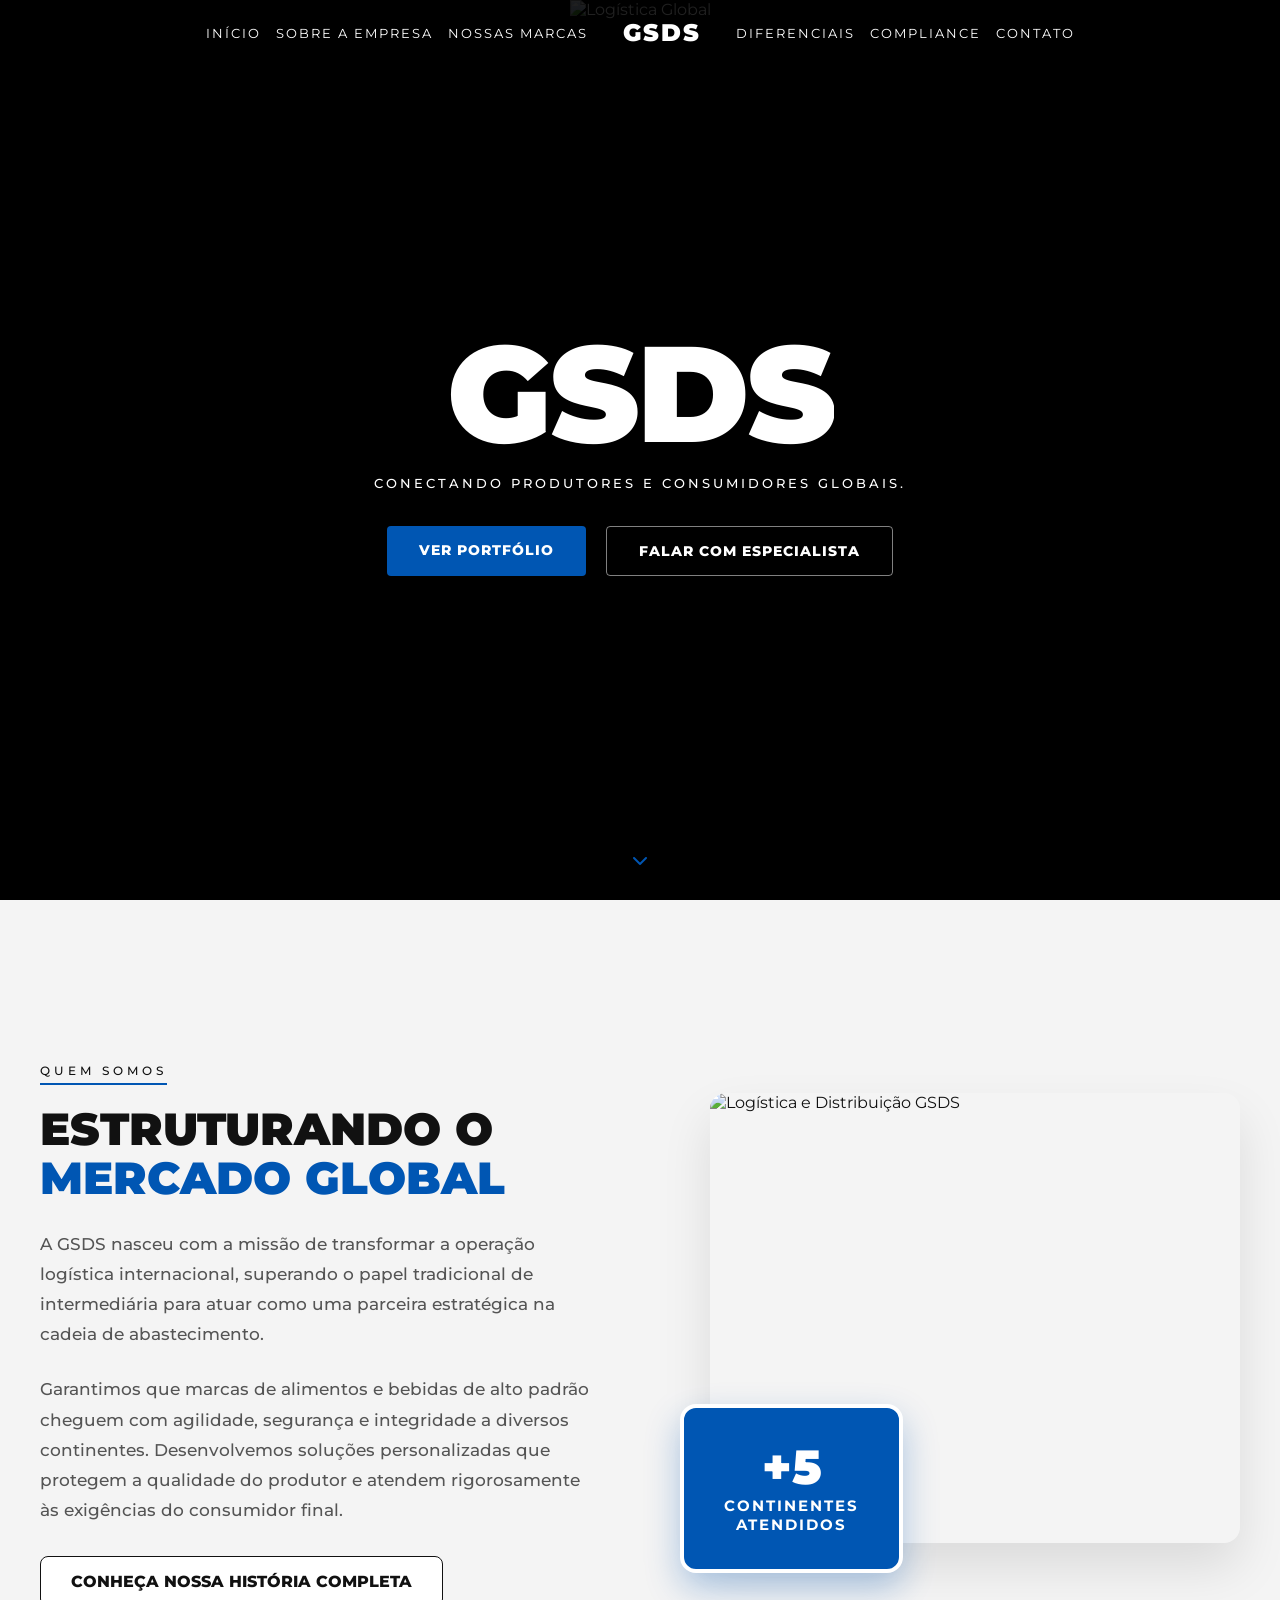
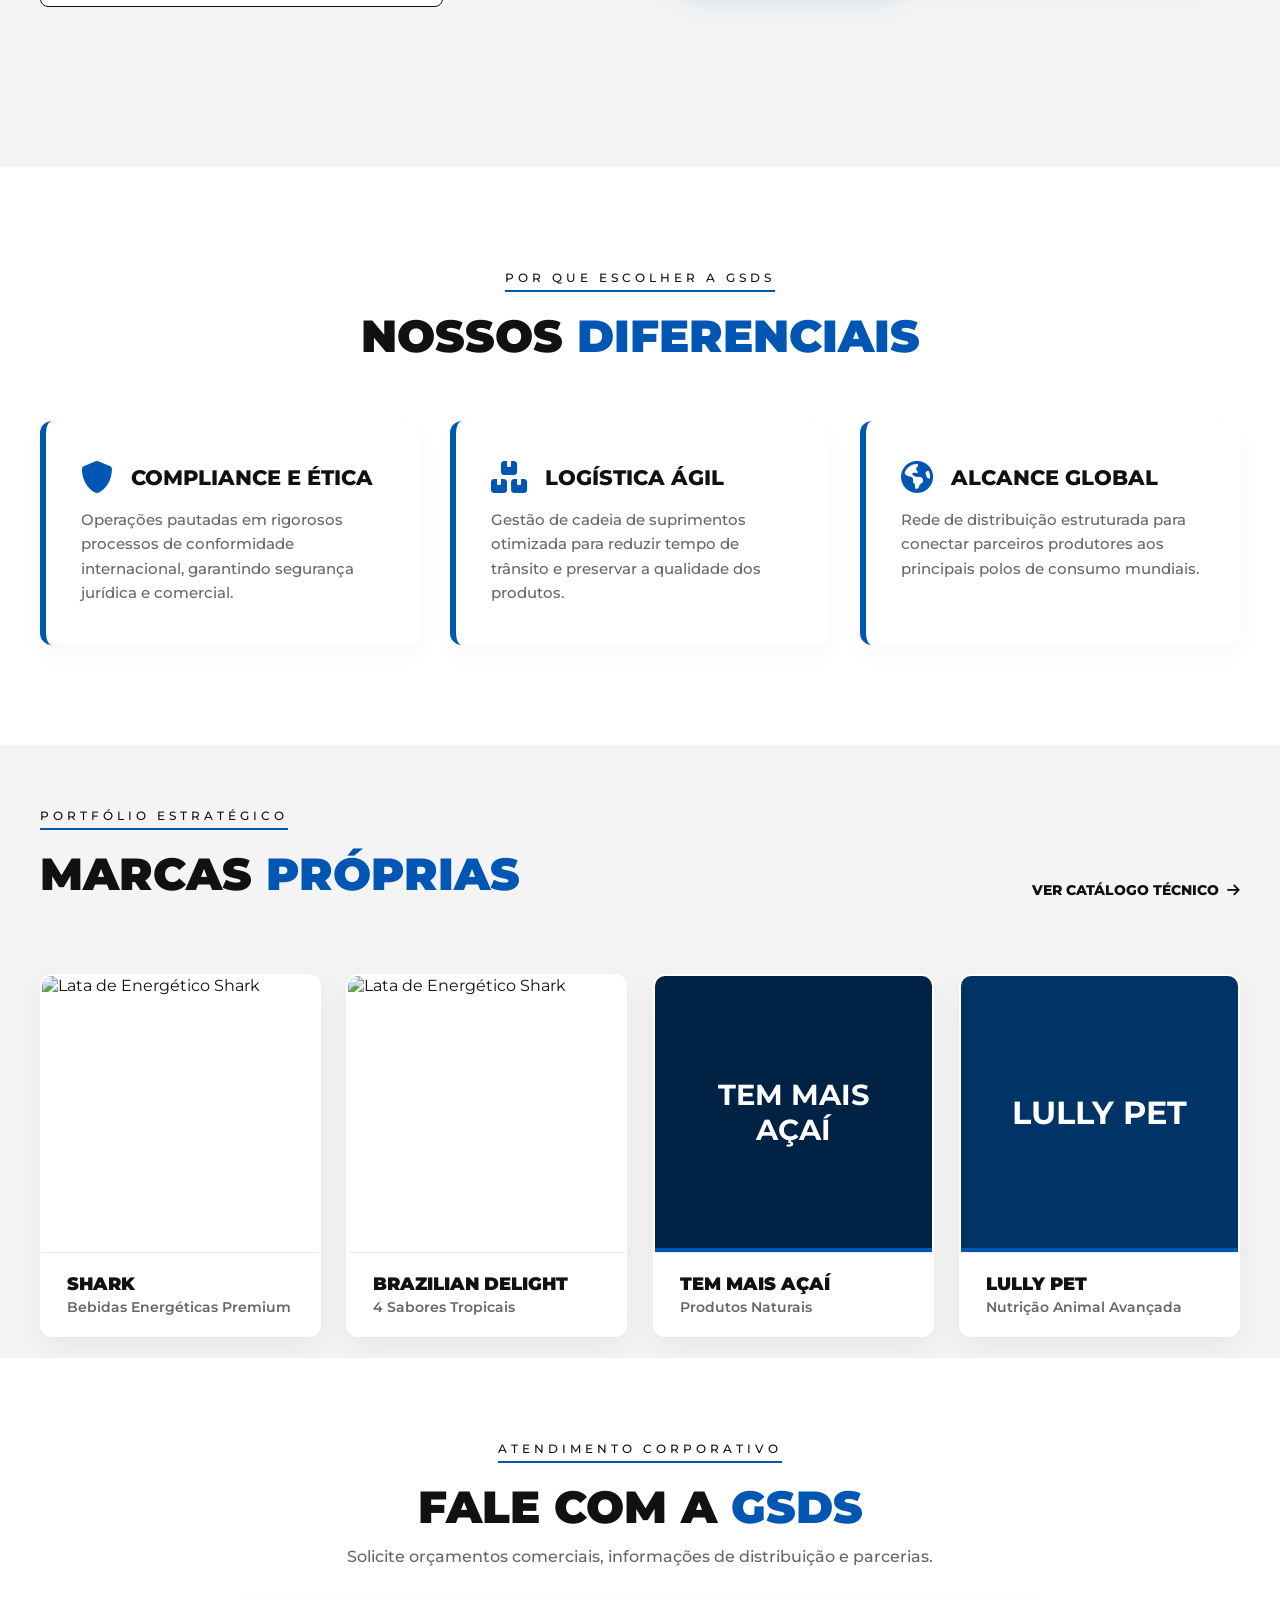
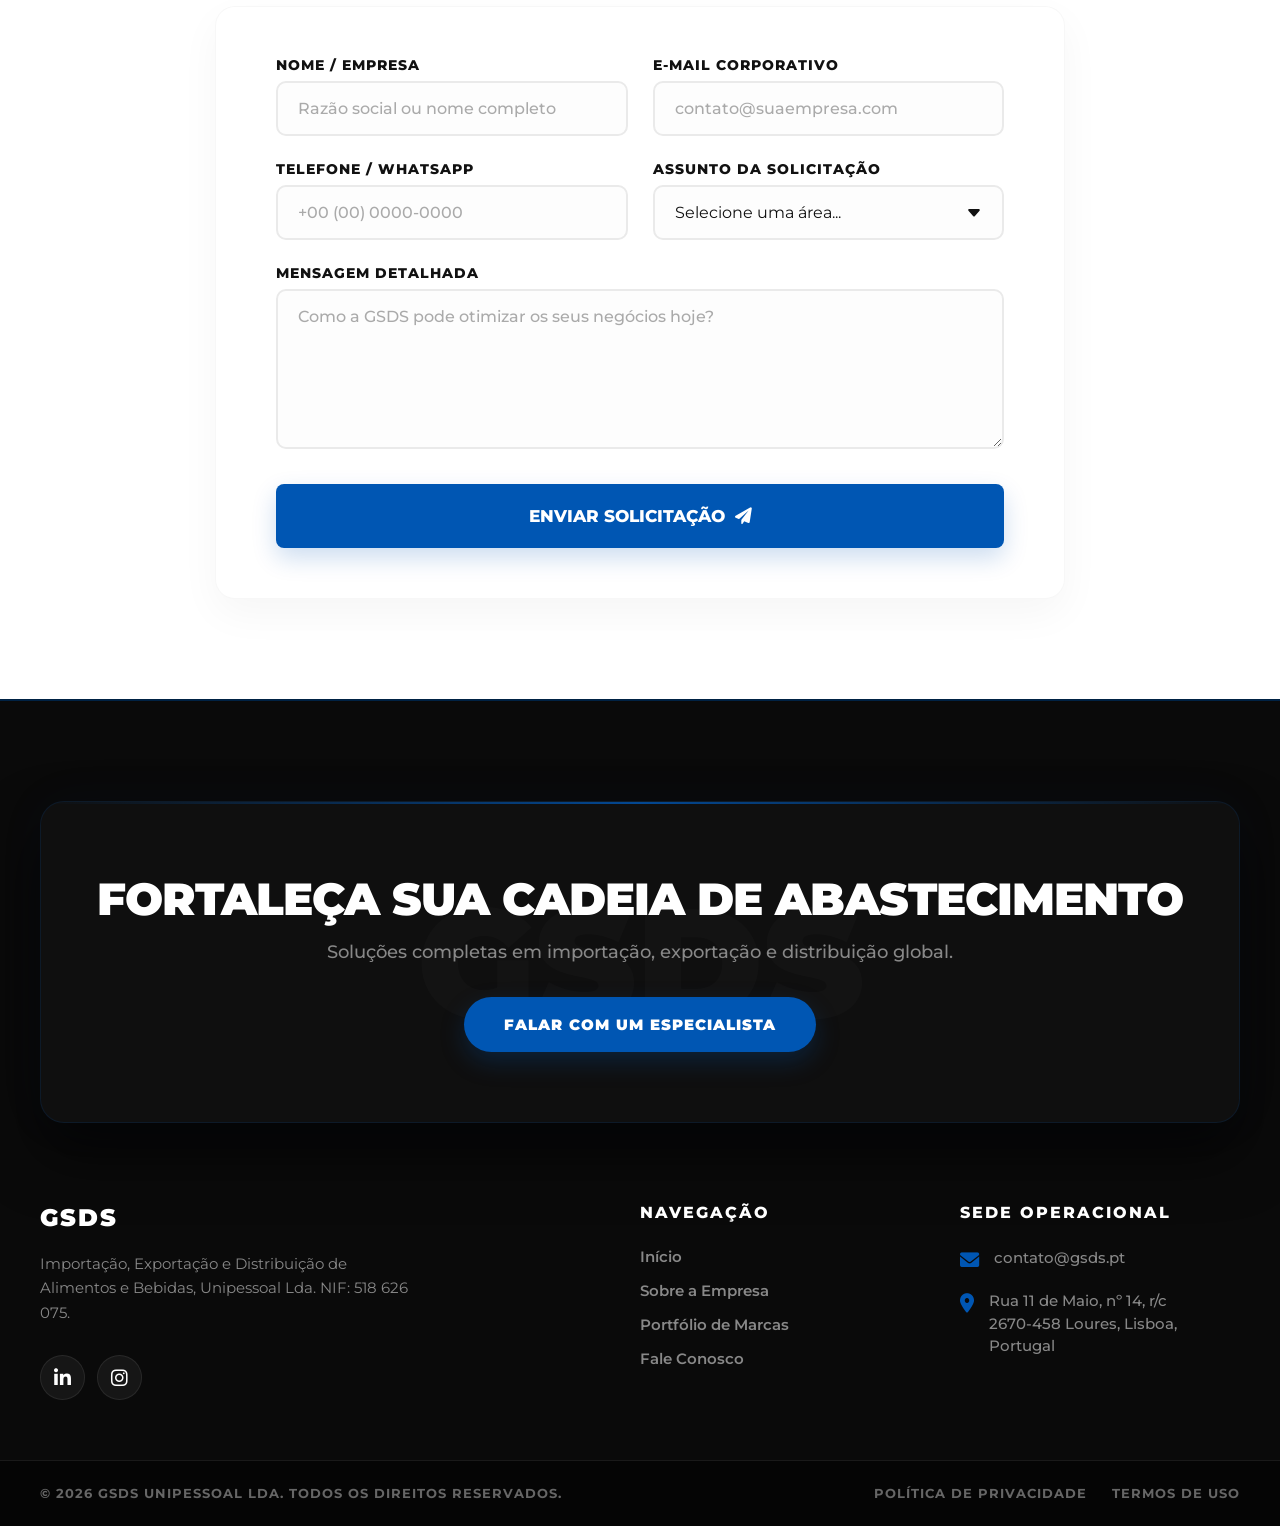
==== index.html @ afeba26a "Add files via upload" ====
<!DOCTYPE html>
<html lang="pt-br">
<head>
  <meta charset="UTF-8" />
  <meta name="viewport" content="width=device-width, initial-scale=1.0" />
  <title>GSDS - Importação, Exportação e Distribuição</title>

  <meta name="description" content="GSDS - Referência global em distribuição de alimentos e bebidas, conectando produtores e consumidores com excelência e qualidade.">
  <meta name="keywords" content="GSDS, importação, exportação, distribuição, alimentos, bebidas, Shark, Brazilian Delight, Tem mais açaí, Lully Pet">
  <meta name="author" content="GSDS">
  <meta name="robots" content="index, follow">

  <link rel="stylesheet" href="style.css" />
  <link href="https://fonts.googleapis.com/css2?family=Montserrat:wght@400;500;600;700;800;900&display=swap" rel="stylesheet">
  <link rel="stylesheet" href="https://cdnjs.cloudflare.com/ajax/libs/font-awesome/6.0.0/css/all.min.css">
</head>
<body class="page-home">

  <div id="preloader">
    <div class="loader-content">
      <h2 style="color: #fff; letter-spacing: 5px;">GSDS</h2>
      <div class="loader-bar"></div>
    </div>
  </div>

  <nav class="navbar" id="mainNav"> 
    <div class="nav-content">
      <button class="menu-toggle" aria-label="Abrir menu" type="button" onclick="toggleMenu()">
        <i class="fas fa-bars"></i>
      </button>

      <a class="nav-logo-mobile" href="index.html" aria-label="Ir para Home" style="color: #fff; font-weight: 900; text-decoration: none; font-size: 1.5rem;">
        GSDS
      </a>

      <ul class="nav-menu" id="navMenu">
        <li><a href="#inicio" onclick="closeMenu()">INÍCIO</a></li>
        <li><a href="institucional.html" onclick="closeMenu()">SOBRE A EMPRESA</a></li>
        <li><a href="marcas.html" onclick="closeMenu()">NOSSAS MARCAS</a></li>

        <li class="nav-logo-item">
          <h2 style="color: #fff; margin: 0 20px; font-weight: 900; letter-spacing: 2px; text-shadow: 0 2px 10px rgba(0,0,0,0.5);">GSDS</h2>
        </li>

        <li><a href="#diferenciais" onclick="closeMenu()">DIFERENCIAIS</a></li>
        <li><a href="institucional.html" onclick="closeMenu()">COMPLIANCE</a></li>
        <li><a href="#fale-conosco" onclick="closeMenu()">CONTATO</a></li>
      </ul>
    </div>
  </nav>

  <header class="hero" id="inicio">
    <div class="video-background">
      <div class="video-overlay" style="background: linear-gradient(to bottom, rgba(0,0,0,0.8) 0%, rgba(0,0,0,0.4) 50%, rgba(0,0,0,0.8) 100%);"></div>
      <img src="https://images.unsplash.com/photo-1494412574643-ff11b0a5c1c3?q=80&w=2070&auto=format&fit=crop" style="width: 100%; height: 100%; object-fit: cover; opacity: 0.6;" alt="Logística Global">
    </div>

    <div class="hero-content">
      <h1 class="main-brand-text">GSDS</h1>
      <h2 class="dynamic-subtitle" style="margin-bottom: 30px;">CONECTANDO PRODUTORES E CONSUMIDORES GLOBAIS.</h2>
      
      <div class="editorial-actions" style="justify-content: center; gap: 20px;">
        <a href="#marcas" class="btn-corporate-solid" style="background: var(--primary); color: #fff; border: none;">VER PORTFÓLIO</a>
        <a href="#fale-conosco" class="btn-corporate-outline" style="color: #fff; border-color: rgba(255,255,255,0.5);">FALAR COM ESPECIALISTA</a>
      </div>
    </div>

    <div class="scroll-indicator"><i class="fas fa-chevron-down"></i></div>
  </header>

  <section class="institucional-section" id="grupo" style="padding: 80px 0; background: var(--bg-light-gray);">
    <div class="container">
      <div class="gsds-history-container fade-up">
        
        <div class="gsds-history-text">
          <span class="identity-label">QUEM SOMOS</span>
          <h2 class="identity-title" style="font-size: 2.8rem; margin-bottom: 25px;">ESTRUTURANDO O <br><span class="text-highlight">MERCADO GLOBAL</span></h2>
          <p>
            A GSDS nasceu com a missão de transformar a operação logística internacional, superando o papel tradicional de intermediária para atuar como uma parceira estratégica na cadeia de abastecimento.
          </p>
          <p>
            Garantimos que marcas de alimentos e bebidas de alto padrão cheguem com agilidade, segurança e integridade a diversos continentes. Desenvolvemos soluções personalizadas que protegem a qualidade do produtor e atendem rigorosamente às exigências do consumidor final.
          </p>
          
          <div class="editorial-actions" style="justify-content: flex-start; margin-top: 30px;">
            <a href="institucional.html" class="btn-outline-dark">CONHEÇA NOSSA HISTÓRIA COMPLETA</a>
          </div>
        </div>
        
        <div class="gsds-history-image-wrap">
          <div class="gsds-history-image">
            <img src="https://images.unsplash.com/photo-1586528116311-ad8ed7c80a0f?q=80&w=2070&auto=format&fit=crop" alt="Logística e Distribuição GSDS">
          </div>
          <div class="gsds-year-badge">
            <h3>+5</h3>
            <span>Continentes<br>Atendidos</span>
          </div>
        </div>

      </div>
    </div>
  </section>

  <section class="gsds-values-section" id="diferenciais" style="padding: 100px 0; background: #ffffff;">
    <div class="container">
      <div style="text-align: center; margin-bottom: 60px;">
        <span class="identity-label" style="margin: 0 auto 20px auto;">POR QUE ESCOLHER A GSDS</span>
        <h2 class="identity-title">NOSSOS <span class="text-highlight">DIFERENCIAIS</span></h2>
      </div>

      <div class="gsds-values-grid fade-up">
        <div class="gsds-value-item">
          <div class="gsds-value-header">
            <i class="fas fa-shield-alt"></i>
            <h4>Compliance e Ética</h4>
          </div>
          <p>Operações pautadas em rigorosos processos de conformidade internacional, garantindo segurança jurídica e comercial.</p>
        </div>
        
        <div class="gsds-value-item">
          <div class="gsds-value-header">
            <i class="fas fa-boxes"></i>
            <h4>Logística Ágil</h4>
          </div>
          <p>Gestão de cadeia de suprimentos otimizada para reduzir tempo de trânsito e preservar a qualidade dos produtos.</p>
        </div>

        <div class="gsds-value-item">
          <div class="gsds-value-header">
            <i class="fas fa-globe-americas"></i>
            <h4>Alcance Global</h4>
          </div>
          <p>Rede de distribuição estruturada para conectar parceiros produtores aos principais polos de consumo mundiais.</p>
        </div>
      </div>
    </div>
  </section>

  <section class="lancamentos-section" id="marcas" style="padding-top: 60px; background: var(--bg-light-gray);">
    <div class="container">
      
      <div class="corporate-header-wrapper flex-header">
        <div>
          <span class="identity-label">PORTFÓLIO ESTRATÉGICO</span>
          <h2 class="identity-title">MARCAS <span class="text-highlight">PRÓPRIAS</span></h2>
        </div>
        <a href="marcas.html" class="ver-todos-modern">
          VER CATÁLOGO TÉCNICO <i class="fas fa-arrow-right"></i>
        </a>
      </div>

      <div class="releases-cards-grid fade-up">
        
        <div class="release-card" onclick="window.location.href='marcas.html'">
          <div class="release-img-wrap">
            <img src="assets/produtos/shark.png" alt="Lata de Energético Shark">
            <div class="release-overlay"><i class="fas fa-search-plus"></i></div>
          </div>
          <div class="release-info">
            <h4>SHARK</h4>
            <p>Bebidas Energéticas Premium</p>
          </div>
        </div>
        
        <div class="release-card" onclick="window.location.href='marcas.html'">
          <div class="release-img-wrap">
            <img src="assets/produtos/braziliandelight.png" alt="Lata de Energético Shark">
            <div class="release-overlay"><i class="fas fa-search-plus"></i></div>
          </div>
          <div class="release-info">
            <h4>Brazilian Delight</h4>
            <p>4 Sabores Tropicais</p>
          </div>
        </div>

        <div class="release-card" onclick="window.location.href='marcas.html'">
          <div class="release-img-wrap">
            <div style="width: 100%; height: 100%; background: #002244; display: flex; align-items: center; justify-content: center; color: white; font-size: 1.8rem; font-weight: bold; text-align: center; border-bottom: 4px solid var(--primary);">TEM MAIS<br>AÇAÍ</div>
            <div class="release-overlay"><i class="fas fa-search-plus"></i></div>
          </div>
          <div class="release-info">
            <h4>TEM MAIS AÇAÍ</h4>
            <p>Produtos Naturais</p>
          </div>
        </div>

        <div class="release-card" onclick="window.location.href='marcas.html'">
          <div class="release-img-wrap">
            <div style="width: 100%; height: 100%; background: #003366; display: flex; align-items: center; justify-content: center; color: white; font-size: 2rem; font-weight: bold; border-bottom: 4px solid var(--primary);">LULLY PET</div>
            <div class="release-overlay"><i class="fas fa-search-plus"></i></div>
          </div>
          <div class="release-info">
            <h4>LULLY PET</h4>
            <p>Nutrição Animal Avançada</p>
          </div>
        </div>
      </div>
    </div>
  </section>

  <section class="contact-form-section" id="fale-conosco" style="background: #ffffff;">
    <div class="container">
      
      <div class="corporate-header-wrapper fade-up" style="text-align: center;">
        <span class="identity-label">ATENDIMENTO CORPORATIVO</span>
        <h2 class="identity-title">FALE COM A <span class="text-highlight">GSDS</span></h2>
        <p style="color: #666; font-weight: 500; margin-top: -20px; margin-bottom: 40px;">
          Solicite orçamentos comerciais, informações de distribuição e parcerias.
        </p>
      </div>

      <div class="contact-form-wrapper hover-float fade-up">
        <form id="gsdsForm" action="mailto:contato@gsds.pt" method="POST" enctype="text/plain" class="lovefunk-form">
          
          <div class="form-row">
            <div class="form-group">
              <label for="nome">Nome / Empresa</label>
              <input type="text" id="nome" name="nome" class="form-control" placeholder="Razão social ou nome completo" required>
            </div>
            <div class="form-group">
              <label for="email">E-mail Corporativo</label>
              <input type="email" id="email" name="email" class="form-control" placeholder="contato@suaempresa.com" required>
            </div>
          </div>

          <div class="form-row">
            <div class="form-group">
              <label for="telefone">Telefone / WhatsApp</label>
              <input type="tel" id="telefone" name="telefone" class="form-control" placeholder="+00 (00) 0000-0000" required>
            </div>
            <div class="form-group">
              <label for="assunto">Assunto da Solicitação</label>
              <select id="assunto" name="assunto" class="form-control" required>
                <option value="" disabled selected>Selecione uma área...</option>
                <option value="distribuicao">Distribuição de Produtos</option>
                <option value="exportacao">Exportação e Logística</option>
                <option value="compras">Compras e Fornecedores</option>
                <option value="outros">Outros Assuntos</option>
              </select>
            </div>
          </div>

          <div class="form-group">
            <label for="mensagem">Mensagem Detalhada</label>
            <textarea id="mensagem" name="mensagem" class="form-control" placeholder="Como a GSDS pode otimizar os seus negócios hoje?" required></textarea>
          </div>

          <div class="form-submit-wrapper">
            <button type="submit" class="btn-primary-solid btn-submit-form">
              ENVIAR SOLICITAÇÃO <i class="fas fa-paper-plane"></i>
            </button>
          </div>

        </form>
      </div>

    </div>
  </section>

  <footer class="footer-section" id="contato">
    <div class="container">
      
      <div class="footer-cta-box">
        <h2>FORTALEÇA SUA CADEIA DE ABASTECIMENTO</h2>
        <p>Soluções completas em importação, exportação e distribuição global.</p>
        <a href="mailto:contato@gsds.pt" class="btn-footer-red">FALAR COM UM ESPECIALISTA</a>
      </div>

      <div class="footer-main-grid">
        
        <div class="footer-col brand-col">
          <h2 style="color: #fff; margin-bottom: 20px; font-weight: 900; letter-spacing: 2px;">GSDS</h2>
          <p>Importação, Exportação e Distribuição de Alimentos e Bebidas, Unipessoal Lda. NIF: 518 626 075.</p>
          <div class="footer-socials">
            <a href="#" aria-label="LinkedIn"><i class="fab fa-linkedin-in"></i></a>
            <a href="#" aria-label="Instagram"><i class="fab fa-instagram"></i></a>
          </div>
        </div>

        <div class="footer-col links-col">
          <h4>NAVEGAÇÃO</h4>
          <ul>
            <li><a href="#inicio">Início</a></li>
            <li><a href="institucional.html">Sobre a Empresa</a></li>
            <li><a href="marcas.html">Portfólio de Marcas</a></li>
            <li><a href="#fale-conosco">Fale Conosco</a></li>
          </ul>
        </div>

        <div class="footer-col contact-col">
          <h4>SEDE OPERACIONAL</h4>
          <div class="contact-item">
            <i class="fas fa-envelope"></i>
            <span>contato@gsds.pt</span>
          </div>
          <div class="contact-item">
            <i class="fas fa-map-marker-alt"></i>
            <span>Rua 11 de Maio, nº 14, r/c<br>2670-458 Loures, Lisboa, Portugal</span>
          </div>
        </div>

      </div>
    </div>

    <div class="footer-bottom">
      <div class="container fb-flex">
        <p>© 2026 GSDS UNIPESSOAL LDA. TODOS OS DIREITOS RESERVADOS.</p>
        <div class="legal-links">
          <a href="#">POLÍTICA DE PRIVACIDADE</a>
          <a href="#">TERMOS DE USO</a>
        </div>
      </div>
    </div>
  </footer>

  <script src="script.js"></script>
</body>
</html>
---- style.css ----
:root {
  /* Nova Paleta Corporativa GSDS */
  --primary: #0056b3; 
  --gold: #004085; 
  --bg-dark: #000000;
  --text-white: #ffffff;
  --text-on-white: #111111;
  --bg-light-gray: #f4f4f4;
  --text-grey-dark: #555555;
  --font-stack: 'Montserrat', sans-serif;
  
  --footer-primary-deep: #002244; 
  --footer-bg-deep: #0a0a0a;
  --footer-text-white: #ffffff;
  --footer-text-grey: #888888;
  --footer-ghost-white: rgba(255, 255, 255, 0.03); 
}

* {
  margin: 0;
  padding: 0;
  box-sizing: border-box;
  font-family: var(--font-stack);
}

/* TRAVA DE ROLAGEM GERAL QUANDO MODAL ABRIR */
html.no-scroll, body.no-scroll {
  overflow: hidden !important;
}

html, body {
  width: 100%;
  max-width: 100%;
  overflow-x: hidden !important; 
  position: relative;
}

body {
  background: linear-gradient(120deg, #fdfdfd, #f0f2f5, #eef0f4, #ffffff);
  background-size: 300% 300%;
  animation: bgFlow 18s ease infinite;
  color: var(--text-on-white);
}

@keyframes bgFlow {
  0% { background-position: 0% 50%; }
  50% { background-position: 100% 50%; }
  100% { background-position: 0% 50%; }
}

/* ----------------------------------------------------
   AJUSTE DE RESPONSIVIDADE PRINCIPAL (CONTAINER)
---------------------------------------------------- */
.container {
  width: 100%;
  max-width: 1560px; 
  margin: 0 auto;
  padding: 0 40px; 
}

/* NAVBAR */
.navbar {
  display: flex;
  justify-content: center;
  align-items: center;
  padding: 18px 0;
  background: transparent;
  position: fixed;
  width: 100%;
  z-index: 1000;
  transition: background 0.4s ease, padding 0.4s ease;
}

.navbar.nav-active {
  background: rgba(0, 0, 0, 0.95);
  padding: 8px 0;
  border-bottom: 1px solid rgba(0, 86, 179, 0.2);
}

.nav-content {
  display: flex;
  align-items: center;
  width: 100%;
  justify-content: center;
  gap: 20px;
  padding: 0 20px;
  position: relative;
}

.nav-menu {
  display: flex;
  list-style: none;
  align-items: center;
  gap: 30px;
}

.nav-menu li a {
  text-decoration: none;
  color: var(--text-white);
  font-weight: 400;
  font-size: 0.8rem;
  letter-spacing: 2px;
  transition: 0.3s;
}

.nav-menu li a:hover { color: var(--primary); }

.mini-logo { height: 95px; width: auto; margin-top: 0; margin-left: 12px; margin-right: 12px; vertical-align: middle; }
.menu-toggle { display: none; background: transparent; border: none; color: #fff; font-size: 1.6rem; cursor: pointer; transition: 0.3s; }
.nav-logo-mobile { display: none; position: absolute; left: 20px; top: 50%; transform: translateY(-50%); }

/* HERO E VIDEO */
.hero { position: relative; height: 100vh; min-height: 600px; display: flex; justify-content: center; align-items: center; text-align: center; color: #fff; isolation: isolate; }
.video-background { position: absolute; top: 0; left: 0; width: 100%; height: 100%; z-index: -1; overflow: hidden; background-color: #000; }

.video-overlay { 
  position: absolute; 
  top: 0; left: 0; width: 100%; height: 100%; 
  background: linear-gradient(to bottom, rgba(0,0,0,0.5) 0%, transparent 15%, transparent 100%); 
  z-index: 1; 
  pointer-events: none; 
}

.video-background .bg-video {
  position: absolute;
  top: 0;
  left: 0;
  width: 100%;
  height: 100%;
  object-fit: cover;
  opacity: 0;
  will-change: opacity;
  transform: translateZ(0);
  -webkit-backface-visibility: hidden;
  backface-visibility: hidden;
}

.video-background .bg-video.active {
  opacity: 1;
  z-index: 1;
}

.hero-content { display: flex; flex-direction: column; align-items: center; gap: 5px; position: relative; z-index: 2; width: 100%; padding: 0 20px; }

.main-brand-text {
  font-family: var(--font-stack);
  font-weight: 900;
  font-size: clamp(3.5rem, 12vw, 8.5rem);
  text-transform: uppercase;
  line-height: 1;
  margin-bottom: 10px;
  letter-spacing: -2px;
  word-break: break-word;
  
  background: linear-gradient(to right, #ffffff 38%, #003366 50%, #ffffff 62%);
  background-size: 300% auto;
  -webkit-background-clip: text;
  background-clip: text;
  -webkit-text-fill-color: transparent;
  animation: sweepAndPulse 5s infinite ease-in-out;
  
  -webkit-text-stroke: 0;
  text-shadow: none; 
  filter: drop-shadow(0 4px 15px rgba(0,0,0,0.6)); 
}

.dynamic-subtitle {
  font-size: 0.8rem;
  font-weight: 500;
  letter-spacing: 3px;
  text-transform: uppercase;
  
  background: linear-gradient(to right, #ffffff 42%, #003366 50%, #ffffff 58%);
  background-size: 300% auto;
  -webkit-background-clip: text;
  background-clip: text;
  -webkit-text-fill-color: transparent;
  animation: sweepLeft 6s linear infinite;
  
  -webkit-text-stroke: 0;
  text-shadow: none;
  filter: drop-shadow(0 2px 8px rgba(0,0,0,0.6));
}

@keyframes sweepAndPulse {
  0% { background-position: 200% center; transform: scale(1); }
  30% { background-position: -100% center; transform: scale(1); }
  45% { background-position: -100% center; transform: scale(1.04); }
  60% { background-position: -100% center; transform: scale(1); }
  100% { background-position: -100% center; transform: scale(1); }
}

@keyframes sweepLeft {
  0% { background-position: 200% center; }
  100% { background-position: -100% center; }
}

.scroll-indicator { position: absolute; bottom: 30px; z-index: 2; color: var(--primary); text-shadow: 0 2px 10px rgba(0,0,0,0.8); }

/* COMPONENTES GERAIS */
.badge { background: var(--primary); color: #fff; padding: 5px 15px; font-size: 0.8rem; font-weight: 900; border-radius: 6px; text-transform: uppercase; display: inline-block; margin-bottom: 10px; }
.text-highlight { color: var(--primary); }
.btn-primary-solid { background: var(--primary); color: #fff; padding: 15px 30px; border-radius: 8px; text-decoration: none; font-weight: 800; display: inline-flex; align-items: center; gap: 10px; transition: 0.3s; }
.btn-primary-solid:hover { background: #004085; transform: translateY(-3px); box-shadow: 0 10px 20px rgba(0,86,179,0.2); }
.btn-outline-dark { border: 1px solid #111; color: #111; padding: 15px 30px; border-radius: 8px; text-decoration: none; font-weight: 800; display: inline-flex; align-items: center; gap: 10px; transition: 0.3s; background: #fff; }
.btn-outline-dark:hover { border-color: var(--primary); color: var(--primary); background: rgba(0,86,179,0.05); }

.corporate-header-wrapper { margin-bottom: 40px; }
.flex-header { display: flex; justify-content: space-between; align-items: flex-end; }
.identity-label { font-size: 0.75rem; font-weight: 500; letter-spacing: 4px; color: #111; display: inline-block; margin-bottom: 20px; border-bottom: 2px solid var(--primary); padding-bottom: 5px; width: max-content; text-transform: uppercase; }

.identity-title { font-size: clamp(2rem, 3.5vw, 3.5rem); font-weight: 900; color: #111; line-height: 1.1; margin-bottom: 35px; text-transform: uppercase; word-break: keep-all; hyphens: none; }

.ver-todos-modern { color: #111; text-decoration: none; font-weight: 800; font-size: 0.9rem; display: flex; align-items: center; gap: 8px; transition: 0.3s; margin-bottom: 35px; }
.ver-todos-modern:hover { color: var(--primary); transform: translateX(5px); }

/* LANÇAMENTOS - GRID CARDS (PC) */
.lancamentos-section { padding: 100px 0 20px 0; background: transparent; color: #111; overflow: hidden; }
.releases-cards-grid { display: grid; grid-template-columns: repeat(4, 1fr); gap: 25px; scroll-behavior: smooth; }
.release-card { background: #fff; border-radius: 12px; overflow: hidden; cursor: pointer; border: 2px solid transparent; box-shadow: 0 10px 30px rgba(0,0,0,0.06); transition: 0.3s ease; display: flex; flex-direction: column; }
.release-card:hover { transform: translateY(-8px); box-shadow: 0 15px 40px rgba(0,0,0,0.12); }
.release-card.active { border-color: var(--primary); }
.release-img-wrap { position: relative; width: 100%; aspect-ratio: 1 / 1; overflow: hidden; border-bottom: 1px solid #eaeaea; }
.release-img-wrap img { width: 100%; height: 100%; object-fit: cover; transition: transform 0.5s ease; }
.release-card:hover .release-img-wrap img { transform: scale(1.05); }
.release-overlay { position: absolute; inset: 0; background: rgba(0,0,0,0.4); display: flex; justify-content: center; align-items: center; opacity: 0; transition: 0.3s ease; }
.release-overlay i { font-size: 3.5rem; color: #fff; filter: drop-shadow(0 5px 15px rgba(0,0,0,0.4)); transition: 0.3s cubic-bezier(0.175, 0.885, 0.32, 1.275); }
.release-card:hover .release-overlay { opacity: 1; }
.release-card:hover .release-overlay i { transform: scale(1.1); color: var(--primary); }
.release-info { padding: 20px 25px; text-align: left; }
.release-info h4 { font-size: 1.1rem; font-weight: 900; color: #111; text-transform: uppercase; margin-bottom: 5px; white-space: nowrap; overflow: hidden; text-overflow: ellipsis; }
.release-info p { font-size: 0.85rem; color: #666; font-weight: 600; white-space: nowrap; overflow: hidden; text-overflow: ellipsis; }

.carousel-dots-indicator { display: flex; justify-content: center; gap: 12px; margin-top: 35px; margin-bottom: 20px; }
.carousel-dots-indicator span { width: 10px; height: 10px; border-radius: 50%; background: #ddd; transition: 0.4s cubic-bezier(0.175, 0.885, 0.32, 1.275); display: block; cursor: pointer; }
.carousel-dots-indicator span.active { background: var(--primary); width: 28px; border-radius: 20px; }

/* MODAL VIDEO PLAYER */
.modal-overlay { 
  position: fixed; top: 0; left: 0; width: 100%; height: 100%; 
  background: rgba(0,0,0,0.95); backdrop-filter: blur(10px); 
  z-index: 2000; display: none; justify-content: center; align-items: center; 
  padding: 40px; animation: fadeIn 0.3s ease; 
  overscroll-behavior: contain; 
}
.modal-container { width: 100%; max-width: 1200px; display: flex; flex-direction: column; gap: 20px; }
.modal-header { display: flex; justify-content: space-between; align-items: flex-end; border-left: 4px solid var(--primary); padding-left: 20px; }
.playing-info { flex-grow: 1; }
.now-playing { display: inline-block; color: rgba(255,255,255,0.65); letter-spacing: 2px; font-weight: 900; font-size: 0.75rem; }
#modal-video-title { font-size: 1.8rem; font-weight: 900; color: #fff; margin: 5px 0; }
#modal-video-artist { color: rgba(255,255,255,0.8); font-weight: 700; }
.modal-controls { display: flex; align-items: center; gap: 20px; }
.modal-nav-btn { background: rgba(255,255,255,0.1); border: none; color: #fff; width: 45px; height: 45px; border-radius: 50%; font-size: 1.2rem; cursor: pointer; display: flex; justify-content: center; align-items: center; transition: 0.3s; }
.modal-nav-btn:hover { background: var(--primary); transform: scale(1.1); }
.modal-divider { width: 1px; height: 30px; background: rgba(255,255,255,0.2); margin: 0 5px; }
.close-modal { background: none; border: none; color: #fff; font-size: 2.2rem; cursor: pointer; transition: 0.3s; display: flex; align-items: center;}
.close-modal:hover { color: var(--primary); transform: scale(1.1);}
.video-wrapper { width: 100%; aspect-ratio: 16 / 9; background: #000; border: 1px solid #333; box-shadow: 0 0 50px rgba(0,86,179,0.2); }
.video-wrapper iframe { width: 100%; height: 100%; }

/* BANNER DIVISOR */
.banner-section { background: transparent; padding: 0; margin: 80px auto; width: 100%; display: block; }
.banner-link { display: block; margin: 0 auto; width: 100%; max-width: 1400px; border-radius: 20px; overflow: hidden; box-shadow: 0 20px 60px rgba(0,0,0,0.15); transition: transform .3s ease, box-shadow .3s ease; }
.banner-link:hover{ transform: translateY(-4px); box-shadow: 0 25px 70px rgba(0,0,0,0.2); }
.banner-img { width: 100%; height: auto; display: block; object-fit: cover; }

/* IDENTIDADE CORPORATIVA */
.corporate-identity-section { padding: 30px 0 60px 0; background: transparent; overflow: hidden; }
.identity-grid { display: grid; grid-template-columns: 1fr 1fr; gap: 60px; align-items: center; }
.identity-text-column { display: flex; flex-direction: column; justify-content: center; }
.identity-lead { font-size: 1.2rem; font-weight: 700; color: #111; line-height: 1.6; margin-bottom: 20px; }
.identity-paragraph { font-size: 1rem; color: #555; line-height: 1.8; margin-bottom: 40px; font-weight: 500; }
.identity-stats { display: flex; gap: 40px; border-top: 1px solid #ddd; padding-top: 30px; flex-wrap: wrap; }
.i-stat h4 { font-size: 2.2rem; font-weight: 900; color: var(--primary); line-height: 1; margin-bottom: 8px; }
.i-stat span { font-size: 0.7rem; font-weight: 800; color: #888; letter-spacing: 2px; }
.identity-image-column { position: relative; border-radius: 4px; overflow: hidden; }
.identity-img { width: 100%; height: auto; min-height: auto !important; object-fit: contain; display: block; transition: transform 0.8s ease; border-radius: 4px; }
.identity-image-column:hover .identity-img { transform: scale(1.02); }
.identity-caption { position: absolute; bottom: 0; left: 0; width: 100%; background: rgba(0, 0, 0, 0.95); color: #fff; padding: 15px 20px; font-size: 0.75rem; font-weight: 500; letter-spacing: 1px; }

/* ==========================================
   QUICK LINKS - APP CARDS 
========================================== */
.unique-links-bg { background: transparent; padding: 60px 0; border-top: 1px solid rgba(0,0,0,0.05); border-bottom: 1px solid rgba(0,0,0,0.05); }
.unique-links-grid { display: flex; justify-content: center; gap: 30px; flex-wrap: wrap; }
.unique-link-item { background: #fff; border: 1px solid #eaeaea; padding: 15px; border-radius: 20px; text-decoration: none; text-align: center; width: 170px; display: flex; flex-direction: column; align-items: center; gap: 15px; transition: 0.4s cubic-bezier(0.175, 0.885, 0.32, 1.275); box-shadow: 0 10px 20px rgba(0,0,0,0.03); position: relative; overflow: hidden; }
.unique-link-item::before { content: ""; position: absolute; top: 0; left: 0; width: 100%; height: 4px; background: var(--primary); transform: scaleX(0); transform-origin: left; transition: 0.4s ease; }
.unique-link-item .icon-box { width: 100%; aspect-ratio: 1 / 1; border-radius: 12px; background: #f4f4f4; display: flex; justify-content: center; align-items: center; overflow: hidden; transition: 0.4s; }
.unique-link-item .icon-box img { width: 100%; height: 100%; object-fit: cover; display: block; transition: transform 0.5s cubic-bezier(0.175, 0.885, 0.32, 1.275); }
.unique-link-item span { color: #111; font-weight: 900; font-size: 0.85rem; letter-spacing: 1px; transition: 0.3s; text-transform: uppercase; }
.unique-link-item:hover { transform: translateY(-8px); box-shadow: 0 20px 40px rgba(0,86,179,0.12); border-color: transparent; }
.unique-link-item:hover::before { transform: scaleX(1); }
.unique-link-item:hover .icon-box img { transform: scale(1.1); }
.unique-link-item:hover span { color: var(--primary); }

/* SOCIAL HYPE */
.social-hype-section { padding: 80px 0 100px 0; background: transparent; overflow: hidden; }
.social-hype-grid { display: grid; grid-template-columns: 1fr 1fr; gap: 40px; }
.social-card { background: #fff; border-radius: 20px; padding: 30px; box-shadow: 0 15px 40px rgba(0,0,0,0.04); border: 1px solid rgba(0,0,0,0.03); display: flex; flex-direction: column; }
.social-card-header { display: flex; justify-content: space-between; align-items: center; margin-bottom: 25px; padding-bottom: 15px; border-bottom: 1px solid #eaeaea; }
.social-brand { font-size: 1.1rem; font-weight: 900; color: #111; display: flex; align-items: center; gap: 10px; }
.social-brand i { font-size: 1.5rem; }
.insta-card .social-brand i { color: #E1306C; }
.yt-card .social-brand i { color: #FF0000; }
.btn-social-open { padding: 10px 25px; border-radius: 50px; font-weight: 800; font-size: 0.85rem; text-decoration: none; color: #fff; transition: 0.3s cubic-bezier(0.175, 0.885, 0.32, 1.275); }
.insta-btn { background: linear-gradient(45deg, #f09433 0%, #e6683c 25%, #dc2743 50%, #cc2366 75%, #bc1888 100%); }
.yt-btn { background: #FF0000; }
.btn-social-open:hover { transform: translateY(-3px) scale(1.05); box-shadow: 0 5px 15px rgba(0,0,0,0.2); }
.insta-profile { display: flex; align-items: center; gap: 20px; margin-bottom: 15px; }
.insta-avatar { width: 75px; height: 75px; border-radius: 50%; border: 3px solid #E1306C; padding: 3px; object-fit: cover; }
.insta-stats { display: flex; gap: 25px; }
.insta-stats div { display: flex; flex-direction: column; }
.insta-stats strong { font-size: 1.3rem; font-weight: 900; color: #111; line-height: 1; }
.insta-stats span { font-size: 0.8rem; color: #666; font-weight: 600; margin-top: 4px; }
.insta-bio { font-size: 0.95rem; color: #555; line-height: 1.5; margin-bottom: 25px; font-weight: 500; }
.insta-gallery { display: grid; grid-template-columns: repeat(3, 1fr); gap: 12px; }
.insta-gallery img { width: 100%; aspect-ratio: 1 / 1; object-fit: cover; border-radius: 10px; transition: 0.3s; cursor: pointer; }
.insta-gallery img:hover { transform: scale(1.05); box-shadow: 0 10px 20px rgba(0,0,0,0.1); }

/* YOUTUBE SHORTS (3 LADO A LADO) */
.yt-shorts-container { 
  flex-grow: 1; 
  display: grid; 
  grid-template-columns: repeat(3, 1fr); 
  gap: 15px; 
  padding: 10px 0; 
  align-items: stretch;
}

.yt-short-wrapper { 
  position: relative; 
  width: 100%; 
  aspect-ratio: 9 / 16; 
  border-radius: 12px; 
  overflow: hidden; 
  background: #000; 
  box-shadow: 0 15px 35px rgba(0,0,0,0.15); 
  display: block; 
  text-decoration: none; 
  transition: transform 0.4s cubic-bezier(0.175, 0.885, 0.32, 1.275), box-shadow 0.4s ease;
}

.yt-short-wrapper:hover {
  transform: translateY(-8px);
  box-shadow: 0 20px 40px rgba(0, 86, 179, 0.2);
}

.yt-short-thumb { width: 100%; height: 100%; object-fit: cover; opacity: 0.8; transition: 0.5s ease; }
.yt-short-overlay { position: absolute; inset: 0; background: linear-gradient(to top, rgba(0,0,0,0.8) 0%, transparent 50%); display: flex; flex-direction: column; justify-content: flex-end; padding: 15px; }
.yt-play-icon { position: absolute; top: 50%; left: 50%; transform: translate(-50%, -50%); font-size: 3rem; color: #fff; text-shadow: 0 5px 15px rgba(0,0,0,0.4); transition: 0.3s cubic-bezier(0.175, 0.885, 0.32, 1.275); }

.yt-short-info p { color: #fff; font-weight: 900; font-size: 0.85rem; margin-bottom: 3px; text-transform: uppercase; line-height: 1.1; }
.yt-short-info span { color: #ddd; font-weight: 600; font-size: 0.7rem; }

.yt-short-wrapper:hover .yt-short-thumb { transform: scale(1.05); opacity: 0.6; }
.yt-short-wrapper:hover .yt-play-icon { color: var(--primary); transform: translate(-50%, -50%) scale(1.2); }

/* ==========================================
   PORTFÓLIO FLIP CARDS 3D
========================================== */
.artists-hero { padding: 160px 0 70px; background: radial-gradient(800px 400px at 50% 30%, rgba(0,86,179,0.15), transparent 60%), #0a0a0a; color: #fff; position: relative; overflow: hidden; text-align: center; border-bottom: 1px solid rgba(0,86,179,0.1); }
.artists-hero::after { content: "PORTFÓLIO"; position: absolute; inset: auto 0 10px 0; text-align: center; font-size: clamp(3rem, 16vw, 18vw); font-weight: 900; letter-spacing: -2px; color: rgba(255,255,255,0.03); pointer-events: none; white-space: nowrap; }
.artists-hero-content { position: relative; z-index: 1; max-width: 980px; margin: 0 auto; display: flex; flex-direction: column; align-items: center; }

.artists-grid-section { padding: 80px 0 100px 0; background: transparent; }
.artists-grid { display: grid; grid-template-columns: repeat(4, 1fr); gap: 30px; }

.artist-flip-card { background-color: transparent; width: 100%; aspect-ratio: 3 / 4; perspective: 1000px; cursor: pointer; }
.artist-card-inner { position: relative; width: 100%; height: 100%; transition: transform 0.8s cubic-bezier(0.175, 0.885, 0.32, 1.275); transform-style: preserve-3d; }

.artist-flip-card:hover .artist-card-inner,
.artist-flip-card.mobile-flip .artist-card-inner { transform: rotateY(180deg); }

.artist-card-front, .artist-card-back { position: absolute; width: 100%; height: 100%; -webkit-backface-visibility: hidden; backface-visibility: hidden; border-radius: 16px; overflow: hidden; box-shadow: 0 15px 35px rgba(0,0,0,0.15); }
.artist-card-front { background: #111; border: 1px solid rgba(255,255,255,0.05); }
.artist-card-front img { width: 100%; height: 100%; object-fit: cover; transition: transform 0.8s ease; }
.artist-flip-card:hover .artist-card-front img { transform: scale(1.08); }
.artist-front-overlay { position: absolute; inset: 0; background: linear-gradient(to top, rgba(0,0,0,0.95) 0%, rgba(0,0,0,0.4) 40%, transparent 100%); display: flex; flex-direction: column; justify-content: flex-end; padding: 25px 20px; text-align: left; }
.artist-name { color: #fff; font-size: 1.6rem; font-weight: 900; text-transform: uppercase; line-height: 1.1; margin-bottom: 5px; }
.artist-category { color: #aaa; font-size: 0.85rem; font-weight: 600; letter-spacing: 1px; margin-bottom: 20px; }

.btn-ver-perfil { color: #fff; font-size: 0.8rem; font-weight: 800; text-transform: uppercase; letter-spacing: 2px; display: flex; justify-content: space-between; align-items: center; padding-top: 15px; border-top: 1px solid rgba(255,255,255,0.15); transition: 0.3s; }
.btn-ver-perfil i { color: var(--primary); transition: transform 0.3s; }
.artist-flip-card:hover .btn-ver-perfil i { transform: translateX(5px); }

.artist-card-back { background: linear-gradient(135deg, #0a0a0a 0%, #001122 100%); transform: rotateY(180deg); display: flex; flex-direction: column; justify-content: center; align-items: center; padding: 30px 20px; border: 1px solid var(--primary); }
.artist-card-back h3 { font-size: 1.4rem; font-weight: 900; text-transform: uppercase; color: #fff; margin-bottom: 30px; text-align: center; }

.back-links { display: flex; flex-direction: column; gap: 15px; width: 100%; }
.back-links a { display: flex; align-items: center; justify-content: flex-start; gap: 12px; padding: 14px 20px; background: rgba(255,255,255,0.05); color: #fff; text-decoration: none; font-weight: 800; font-size: 0.85rem; border-radius: 8px; border: 1px solid rgba(255,255,255,0.1); transition: 0.3s; }
.back-links a i { font-size: 1.4rem; }
.back-links a.spotify:hover { background: #1DB954; border-color: #1DB954; transform: scale(1.05); }
.back-links a.insta:hover { background: #E1306C; border-color: #E1306C; transform: scale(1.05); }
.back-links a.info-btn:hover { background: var(--primary); border-color: var(--primary); transform: scale(1.05); }

/* ==========================================
   MODAL DE INFORMAÇÕES DO PRODUTO (LIGHT/PREMIUM MODE)
========================================== */
.artist-modal-container {
  width: 100%; max-width: 1100px; height: 85vh;
  background: #ffffff; 
  border-radius: 20px; position: relative;
  box-shadow: 0 30px 60px rgba(0, 0, 0, 0.15); 
  overflow: hidden; animation: swooshUp 0.4s ease;
}

.artist-modal-layout { display: flex; width: 100%; height: 100%; }

.artist-modal-img { flex: 1 1 40%; background: #f4f4f4; position: relative; }
.artist-modal-img img { width: 100%; height: 100%; object-fit: cover; position: absolute; top: 0; left: 0; }

.artist-modal-info { 
  flex: 1 1 60%; padding: 50px 40px; overflow-y: auto; background: #ffffff;
  overscroll-behavior: contain; 
}
.artist-modal-info::-webkit-scrollbar { width: 8px; }
.artist-modal-info::-webkit-scrollbar-track { background: #f4f4f4; }
.artist-modal-info::-webkit-scrollbar-thumb { background: #ccc; border-radius: 10px; }
.artist-modal-info::-webkit-scrollbar-thumb:hover { background: var(--primary); }

.close-artist-modal {
  position: absolute; top: 20px; right: 20px; background: #fff; border: 1px solid #ddd; color: #111; font-size: 1.2rem; width: 45px; height: 45px; border-radius: 50%; cursor: pointer; z-index: 10; transition: 0.3s; display: flex; justify-content: center; align-items: center; box-shadow: 0 5px 15 rgba(0,0,0,0.1);
}
.close-artist-modal:hover { background: var(--primary); border-color: var(--primary); color: #fff; transform: scale(1.1); }

.artist-category-badge { background: rgba(0, 86, 179, 0.1); border: 1px solid rgba(0, 86, 179, 0.2); color: var(--primary); padding: 6px 14px; border-radius: 50px; font-size: 0.75rem; font-weight: 900; letter-spacing: 2px; display: inline-block; width: max-content; margin-bottom: 20px; text-transform: uppercase; }

#info-modal-name { font-size: 3.5rem; font-weight: 900; color: #111; margin-bottom: 25px; text-transform: uppercase; line-height: 1; letter-spacing: -1px; }

/* ESTATÍSTICAS - AZUL GSDS */
.artist-stats-row { display: flex; gap: 30px; margin-bottom: 40px; padding-bottom: 30px; border-bottom: 1px solid #eaeaea; }
.stat-box { display: flex; flex-direction: column; }
.stat-box strong { color: var(--primary); font-size: 2.2rem; font-weight: 900; line-height: 1; margin-bottom: 5px; }
.stat-box span { color: #888; font-size: 0.7rem; font-weight: 800; letter-spacing: 2px; text-transform: uppercase; }

/* Títulos de Seção Interna */
.modal-section-title { color: #111; font-size: 1.2rem; font-weight: 900; margin-bottom: 15px; display: flex; align-items: center; gap: 10px; text-transform: uppercase; letter-spacing: 1px; }
.modal-section-title i { color: var(--primary); }

.artist-modal-bio { color: #555; line-height: 1.8; margin-bottom: 40px; font-size: 1rem; font-weight: 500; }

/* GRID DE CONQUISTAS (FUNDO BRANCO LIMPO) */
.conquistas-grid { display: grid; grid-template-columns: 1fr 1fr; gap: 15px; margin-bottom: 40px; }
.conquista-card { 
  background: #ffffff; 
  border: 1px solid #eaeaea; 
  padding: 20px; 
  border-radius: 12px; 
  transition: 0.4s cubic-bezier(0.175, 0.885, 0.32, 1.275); 
  box-shadow: 0 5px 15 rgba(0,0,0,0.02); 
}
.conquista-card:hover { 
  border-color: var(--primary); 
  background: #ffffff; 
  transform: translateY(-5px); 
  box-shadow: 0 15px 30px rgba(0,86,179,0.08); 
}
.conquista-card h5 { color: #111; font-size: 0.95rem; font-weight: 800; margin-bottom: 8px; }
.conquista-card p { color: #666; font-size: 0.85rem; line-height: 1.5; font-weight: 500; }

/* HIT TRACK CARD */
.hit-track-card { display: flex; align-items: center; background: #fff; border: 1px solid #eaeaea; padding: 15px; border-radius: 12px; text-decoration: none; transition: 0.3s; margin-bottom: 40px; box-shadow: 0 5px 15 rgba(0,0,0,0.02); }
.hit-track-card:hover { background: #fafafa; border-color: #ddd; transform: translateY(-3px); box-shadow: 0 10px 20px rgba(0,0,0,0.08); }
.hit-track-icon { width: 50px; height: 50px; background: var(--primary); color: #fff; border-radius: 50%; display: flex; justify-content: center; align-items: center; margin-right: 15px; font-size: 1.2rem; box-shadow: 0 5px 10px rgba(0,86,179,0.2); }
.hit-track-info { display: flex; flex-direction: column; flex-grow: 1; }
.hit-label { font-size: 0.7rem; color: #888; text-transform: uppercase; letter-spacing: 1px; font-weight: 700; margin-bottom: 3px; }
.hit-track-info strong { color: #111; font-size: 1.1rem; font-weight: 800; }
.hit-external { color: #aaa; font-size: 1.2rem; transition: 0.3s; }
.hit-track-card:hover .hit-external { color: var(--primary); }

/* BOTÕES MODAL */
.artist-modal-actions { display: flex; gap: 15px; flex-wrap: wrap; margin-top: 20px;}
.btn-modal-primary { background: var(--primary); color: #fff; padding: 18px 35px; border-radius: 8px; font-weight: 900; font-size: 0.9rem; letter-spacing: 1px; text-decoration: none; text-transform: uppercase; display: flex; align-items: center; gap: 10px; transition: 0.3s; box-shadow: 0 10px 20px rgba(0,86,179,0.25); border: 2px solid var(--primary); flex-grow: 1; justify-content: center; }
.btn-modal-primary:hover { background: #004085; border-color: #004085; transform: translateY(-3px); box-shadow: 0 15px 30px rgba(0,86,179,0.4); }
.btn-modal-secondary { background: #fff; color: #111; padding: 18px 35px; border-radius: 8px; font-weight: 900; font-size: 0.9rem; letter-spacing: 1px; text-decoration: none; text-transform: uppercase; display: flex; align-items: center; gap: 10px; transition: 0.3s; border: 2px solid #ddd; flex-grow: 1; justify-content: center; }
.btn-modal-secondary:hover { background: #f4f4f4; border-color: #111; transform: translateY(-3px); }


/* ==========================================
   MODERN DEEP BLUE & GHOST TEXT FOOTER
========================================== */
.footer-section { background-color: var(--footer-bg-deep); color: var(--footer-text-white); padding: 100px 0 0; position: relative; overflow: hidden; border-top: 2px solid var(--footer-primary-deep); }
.footer-cta-box { background: #0f0f0f; border: 1px solid rgba(0, 86, 179, 0.15); border-radius: 24px; padding: 70px 40px; text-align: center; margin-bottom: 80px; position: relative; overflow: hidden; z-index: 1; box-shadow: 0 30px 60px rgba(0, 0, 0, 0.6), 0 0 50px rgba(0, 86, 179, 0.05); }
.footer-cta-box::after { content: ""; position: absolute; top: 0; left: 0; width: 100%; height: 2px; background: linear-gradient(90deg, transparent, var(--primary), transparent); opacity: 0.8; }
.footer-cta-box::before { content: "GSDS"; position: absolute; top: 50%; left: 50%; transform: translate(-50%, -50%); font-size: clamp(4rem, 12vw, 12rem); font-weight: 900; color: rgba(255, 255, 255, 0.02); white-space: nowrap; pointer-events: none; z-index: 0; }
.footer-cta-box h2, .footer-cta-box p, .footer-cta-box .btn-footer-red { position: relative; z-index: 1; }
.footer-cta-box h2 { font-size: clamp(1.8rem, 4vw, 2.8rem); font-weight: 900; text-transform: uppercase; margin-bottom: 15px; letter-spacing: -1px; color: #fff; }
.footer-cta-box p { font-size: 1.1rem; font-weight: 500; color: #888; margin-bottom: 35px; }

.btn-footer-red { display: inline-flex; align-items: center; gap: 10px; background: var(--primary); color: #fff; padding: 18px 40px; border-radius: 50px; font-weight: 900; font-size: 0.95rem; letter-spacing: 1px; text-decoration: none; transition: 0.4s cubic-bezier(0.175, 0.885, 0.32, 1.275); text-transform: uppercase; box-shadow: 0 10px 25px rgba(0, 86, 179, 0.25); }
.btn-footer-red:hover { transform: translateY(-5px); box-shadow: 0 15px 35px rgba(0, 86, 179, 0.45); background: #004085; }

.footer-main-grid { display: grid; grid-template-columns: 2fr 1fr 1fr; gap: 60px; margin-bottom: 60px; position: relative; z-index: 1; }
.footer-brand-logo { height: 60px; margin-bottom: 25px; filter: grayscale(100%) brightness(200%); }
.brand-col p { color: var(--footer-text-grey); line-height: 1.6; font-size: 0.95rem; max-width: 380px; margin-bottom: 30px; }
.footer-socials { display: flex; gap: 12px; }
.footer-socials a { display: flex; justify-content: center; align-items: center; width: 45px; height: 45px; border-radius: 50%; background: rgba(255,255,255,0.05); color: #fff; font-size: 1.2rem; text-decoration: none; transition: 0.3s; border: 1px solid rgba(255,255,255,0.08); }
.footer-socials a:hover { background: var(--footer-primary-deep); border-color: var(--footer-primary-deep); transform: translateY(-5px); box-shadow: 0 10px 20px rgba(0, 34, 68, 0.2); }
.footer-col h4 { color: #fff; font-size: 1rem; font-weight: 800; letter-spacing: 2px; margin-bottom: 25px; text-transform: uppercase; }
.links-col ul { list-style: none; }
.links-col li { margin-bottom: 15px; }
.links-col a { color: var(--footer-text-grey); text-decoration: none; font-size: 0.95rem; font-weight: 600; transition: 0.3s; display: inline-block; }
.links-col a:hover { color: var(--footer-primary-deep); transform: translateX(5px); }
.contact-item { display: flex; align-items: flex-start; gap: 15px; margin-bottom: 20px; color: var(--footer-text-grey); font-size: 0.95rem; line-height: 1.5; font-weight: 500; }
.contact-item i { color: var(--primary); font-size: 1.2rem; margin-top: 3px; }
.footer-bottom { border-top: 1px solid #1a1a1a; padding: 25px 0; background: #050505; position: relative; z-index: 1; }
.fb-flex { display: flex; justify-content: space-between; align-items: center; flex-wrap: wrap; gap: 20px; }
.fb-flex p, .legal-links a { font-size: 0.8rem; color: #666; font-weight: 700; text-decoration: none; letter-spacing: 1px; }
.legal-links { display: flex; gap: 25px; }
.legal-links a { transition: 0.3s; }
.legal-links a:hover { color: var(--footer-primary-deep); }
.dev { text-transform: uppercase; }
.dev-tools { text-decoration: none; color: var(--primary); transition: 0.3s; }
.dev-tools:hover { filter: brightness(1.5); }

/* INSTITUCIONAL.HTML */
.editorial-intro-center { max-width: 900px; margin: 0 auto 70px auto; text-align: center; }
.editorial-label.center-label { border-left: none; padding-left: 0; display: inline-block; margin-bottom: 15px; }
.editorial-title { font-size: clamp(2.5rem, 5vw, 4rem); font-weight: 900; line-height: 1.1; margin-bottom: 25px; color: #111; text-transform: uppercase; }
.editorial-intro-center .editorial-desc { padding-right: 0; color: #555; line-height: 1.7; }
.documents-grid { display: grid; grid-template-columns: 1fr 1fr; gap: 60px; }
.corporate-document-block { border-top: 1px solid #eaeaea; padding-top: 30px; }
.doc-header { display: flex; align-items: flex-start; gap: 20px; margin-bottom: 25px; }
.feat-num { font-size: 3.8rem; font-weight: 900; color: transparent; -webkit-text-stroke: 2px var(--primary); line-height: 0.8; opacity: 0.9; }
.doc-title { font-size: 1.4rem; font-weight: 900; text-transform: uppercase; color: #111; margin-bottom: 8px; letter-spacing: 1px; }
.doc-desc { font-size: 0.95rem; color: #666; line-height: 1.6; }
.pdf-viewer-wrapper { width: 100%; border-radius: 8px; overflow: hidden; border: 1px solid rgba(0,0,0,0.08); background: #f5f5f5; box-shadow: 0 15px 40px rgba(0,0,0,0.06); }
.pdf-portrait { aspect-ratio: 1 / 1; min-height: 500px; }
.pdf-viewer-wrapper iframe { width: 100%; height: 100%; border: none; }
.doc-actions { margin-top: 25px; display: flex; justify-content: flex-start; }
.editorial-actions { display: flex; gap: 15px; flex-wrap: wrap; width: 100%; justify-content: center; }
.corporate-hero .editorial-actions { justify-content: center; margin-top: 25px; }
.btn-corporate-solid { background: var(--bg-dark); color: #fff; padding: 16px 32px; border-radius: 4px; text-decoration: none; font-weight: 800; font-size: 0.85rem; letter-spacing: 1px; transition: 0.3s; text-transform: uppercase; text-align: center; }
.btn-corporate-solid:hover { background: var(--primary); transform: translateY(-2px); }
.btn-corporate-outline { background: transparent; color: #111; border: 1px solid #dcdcdc; padding: 16px 32px; border-radius: 4px; text-decoration: none; font-weight: 800; font-size: 0.85rem; letter-spacing: 1px; transition: 0.3s; text-transform: uppercase; text-align: center; }
.btn-corporate-outline:hover { border-color: #111; background: rgba(0,0,0,0.03); transform: translateY(-2px); }
.corporate-hero { padding: 160px 0 70px; background: radial-gradient(1000px 400px at 20% 20%, rgba(0,86,179,0.10), transparent 60%), radial-gradient(900px 380px at 80% 30%, rgba(0,86,179,0.08), transparent 55%), #0a0a0a; color: #fff; position: relative; overflow: hidden; text-align: center; }
.corporate-hero::after { content: "GSDS"; position: absolute; inset: auto 0 10px 0; text-align: center; font-size: clamp(3rem, 16vw, 18vw); font-weight: 900; letter-spacing: -2px; color: rgba(255,255,255,0.04); pointer-events: none; white-space: nowrap; }
.corporate-hero-content { position: relative; z-index: 1; max-width: 980px; margin: 0 auto; display: flex; flex-direction: column; align-items: center; }
.corporate-badge { display: inline-flex; align-items: center; gap: 10px; background: rgba(255,255,255,0.08); border: 1px solid rgba(255,255,255,0.12); padding: 10px 14px; border-radius: 999px; font-weight: 900; letter-spacing: 2px; font-size: 0.75rem; text-transform: uppercase; }

.corporate-title { margin-top: 18px; font-size: clamp(2rem, 5vw, 4rem); font-weight: 900; text-transform: uppercase; line-height: 1.1; word-break: keep-all; hyphens: none; }

.corporate-subtitle { margin-top: 16px; color: rgba(255,255,255,0.82); font-size: 1.1rem; line-height: 1.7; max-width: 780px; text-align: center; }
.corporate-hero .btn-corporate-outline { color: #fff; border-color: rgba(255, 255, 255, 0.4); }
.corporate-hero .btn-corporate-outline:hover { border-color: #fff; background: rgba(255, 255, 255, 0.1); }

/* PRELOADER */
#preloader { position: fixed; top: 0; left: 0; width: 100%; height: 100%; background: var(--bg-dark); display: flex; justify-content: center; align-items: center; z-index: 9999; transition: opacity 0.5s ease, visibility 0.5s; }
.loader-content { text-align: center; display: flex; flex-direction: column; align-items: center; }
.loader-logo { width: 150px; height: auto; animation: pulseLogo 1.5s infinite ease-in-out; }
.loader-bar { width: 100px; height: 3px; background: #222; margin-top: 20px; position: relative; overflow: hidden; border-radius: 10px; }
.loader-bar::after { content: ""; position: absolute; top: 0; left: -100%; width: 100%; height: 100%; background: var(--primary); animation: loadingLine 1.5s infinite linear; }
.loader-hidden { opacity: 0; visibility: hidden; }
@keyframes pulseLogo { 0% { transform: scale(0.9); opacity: 0.7; } 50% { transform: scale(1); opacity: 1; } 100% { transform: scale(0.9); opacity: 0.7; } }
@keyframes loadingLine { 0% { left: -100%; } 100% { left: 100%; } }

/* =========================================================
   ESTILOS INJETADOS VIA JS (MENU FECHAR E DICA SHORTS)
========================================================= */
.mobile-close-item { display: none; }
.swipe-hint { display: none; }

@media (max-width: 768px) {
  .mobile-close-item {
    display: flex; width: 100%; justify-content: flex-end; align-items: center;
    border-bottom: 1px solid rgba(255, 255, 255, 0.1); padding-bottom: 15px; margin-bottom: 10px;
  }
  .mobile-close-item button {
    background: none; border: none; color: #fff; font-size: 0.85rem; font-weight: 800;
    cursor: pointer; display: flex; align-items: center; gap: 8px; text-transform: uppercase;
  }
  .mobile-close-item button i { color: var(--primary); font-size: 1.5rem; }

  .swipe-hint.mobile-only {
    display: flex; justify-content: flex-end; align-items: center; gap: 8px;
    font-size: 0.75rem; font-weight: 800; color: #888; text-transform: uppercase;
    margin-bottom: 10px; letter-spacing: 1px;
  }
  .swipe-hint i { color: var(--primary); animation: swipeAnim 1.5s infinite; }
  @keyframes swipeAnim {
    0%, 100% { transform: translateX(0); }
    50% { transform: translateX(5px); }
  }
}

/* =========================================================
   RESPONSIVIDADE E AJUSTES PARA TODAS AS TELAS
========================================================= */
@media (max-width: 1280px) {
  .container { padding: 0 40px; } 
  .nav-menu { gap: 15px; } 
  .identity-grid { gap: 40px; } 
  .footer-main-grid { gap: 40px; }
}

@media (max-width: 1024px) {
  .container { padding: 0 30px; } 
  .identity-grid, .social-hype-grid { grid-template-columns: 1fr; gap: 40px; }
  .footer-main-grid { grid-template-columns: 1fr; gap: 40px; text-align: center; }
  .brand-col p { margin: 0 auto 30px auto; }
  .footer-socials { justify-content: center; }
  .contact-item { justify-content: center; text-align: center; }
  .identity-img { min-height: 400px; }
  .releases-cards-grid { grid-template-columns: repeat(2, 1fr); }
  .flex-header { flex-direction: column; align-items: flex-start; gap: 20px; }
  .mobile-only { display: none !important; }
  .artists-grid { grid-template-columns: repeat(3, 1fr); }
}

@media (max-width: 900px) {
  .fb-flex { flex-direction: column; text-align: center; gap: 15px; }
  .legal-links { justify-content: center; }
  .documents-grid { grid-template-columns: 1fr; gap: 60px; }
  .banner-section { margin: 50px auto; } 
  
  .artist-modal-layout { flex-direction: column; }
  .artist-modal-img { flex: none; height: 350px; }
  .artist-modal-info { padding: 30px 20px; flex: none; height: auto; overflow: visible; }
  .artist-modal-container { height: 90vh; overflow-y: auto; }
}

@media (max-width: 768px) {
  .container { padding: 0 20px; } 
  
  .navbar { justify-content: space-between; padding: 12px 0; background: #000; z-index: 1001; }
  .nav-content { justify-content: space-between; align-items: center; }
  .menu-toggle { display: block; position: static; padding: 10px; font-size: 1.5rem; }
  .nav-logo-mobile { display: block; position: static; left: auto; top: auto; transform: none; }
  .nav-logo-mobile img { height: 70px; width: auto; display: block; margin: 0; }
  .nav-logo-item { display: none; }
  
  .nav-menu {
    position: fixed; top: -120%; left: 0; width: 100%; 
    height: auto; max-height: 85vh;
    padding: 90px 20px 40px 20px; 
    overflow-y: auto; background: rgba(10, 10, 10, 0.98); 
    backdrop-filter: blur(15px); flex-direction: column; 
    justify-content: flex-start; align-items: center; 
    transition: top 0.5s cubic-bezier(0.4, 0, 0.2, 1); 
    z-index: 1000; border-bottom: 2px solid var(--footer-primary-deep); 
    box-shadow: 0 20px 50px rgba(0,0,0,0.5);
    border-bottom-left-radius: 24px;
    border-bottom-right-radius: 24px;
    gap: 20px;
  }
  
  .nav-menu.active { top: 0; }
  .editorial-actions { flex-direction: column; width: 100%; }
  .btn-corporate-solid, .btn-corporate-outline { width: 100%; display: block; text-align: center; }
  .static-title { font-size: 0.8rem; }
  .identity-stats { flex-direction: column; gap: 25px; }
  
  .banner-link { border-radius: 12px; display: block; height: auto; }
  .banner-img { width: 100%; height: auto; max-height: 250px; object-fit: cover; object-position: center; border-radius: 12px; }

  .releases-cards-grid { display: flex; overflow-x: auto; scroll-snap-type: x mandatory; gap: 20px; padding: 10px 20px 0px 20px; margin: 0 -20px; -webkit-overflow-scrolling: touch; scrollbar-width: none; }
  .releases-cards-grid::-webkit-scrollbar { display: none; } 
  .release-card { min-width: 75vw; max-width: 75vw; scroll-snap-align: center; flex-shrink: 0; }
  .release-img-wrap { aspect-ratio: 1 / 1; width: 100%; }
  
  .yt-shorts-container { display: flex; overflow-x: auto; scroll-snap-type: x mandatory; gap: 15px; padding-bottom: 10px; margin: 0 -20px; padding: 10px 20px; -webkit-overflow-scrolling: touch; scrollbar-width: none; }
  .yt-shorts-container::-webkit-scrollbar { display: none; }
  .yt-short-wrapper { min-width: 140px; flex-shrink: 0; scroll-snap-align: center; }

  .mobile-only { display: flex !important; }
  .modal-header { flex-direction: column; align-items: center; text-align: center; gap: 15px; border-left: none; border-top: 4px solid var(--primary); padding-top: 15px; }
  .modal-controls { width: 100%; justify-content: center; }
  .artists-grid { grid-template-columns: repeat(2, 1fr); gap: 15px; }
}

@media (max-width: 480px) {
  .nav-logo-mobile img { height: 62px; }
  .pdf-portrait { aspect-ratio: auto; height: 350px; }

  .editorial-title, .identity-title { font-size: 2rem !important; word-break: break-word; hyphens: auto; }
  .inst-editorial-image { min-height: auto; height: auto; display: flex; flex-direction: column; }
  .inst-editorial-image img { position: relative; height: auto; aspect-ratio: 4/3; }
  .inst-image-quote { position: relative !important; width: 100% !important; padding: 25px 20px !important; }
  .identity-img { min-height: 300px; }
  .lancamentos-section { padding: 60px 0 15px 0; }
  .banner-section { margin: 40px auto; } 
  .corporate-identity-section { padding: 15px 0 40px 0; }
  .unique-links-bg { padding: 40px 0; }
  .social-hype-section { padding: 40px 0 60px 0; }
  
  .social-card { padding: 15px; } 
  .yt-short-wrapper { min-width: 125px; }

  .insta-avatar { width: 60px; height: 60px; }
  .insta-stats { gap: 15px; }
  .insta-stats strong { font-size: 1.1rem; }
  .unique-links-grid { gap: 15px; padding: 0 10px; }
  .unique-link-item { width: calc(50% - 8px); padding: 12px; border-radius: 16px; }
  .unique-link-item span { font-size: 0.75rem; }
  .artists-grid { grid-template-columns: 1fr; }
  
  #info-modal-name { font-size: 2.2rem; }
  .artist-stats-row { gap: 15px; flex-wrap: wrap; }
  .conquistas-grid { grid-template-columns: 1fr; }
}

/* ========================================================
   INTERATIVIDADE FLUIDA E SEGURA
======================================================== */

html { scroll-behavior: smooth; }

.fade-up {
  opacity: 0;
  transform: translateY(30px);
  transition: opacity 0.8s cubic-bezier(0.25, 1, 0.5, 1), transform 0.8s cubic-bezier(0.25, 1, 0.5, 1);
  will-change: opacity, transform;
}

.fade-up.visible {
  opacity: 1;
  transform: translateY(0);
}

.hover-float {
  transition: transform 0.4s cubic-bezier(0.175, 0.885, 0.32, 1.275), box-shadow 0.4s ease;
}

.hover-float:hover {
  transform: translateY(-8px) scale(1.02);
  box-shadow: 0 15px 35px rgba(0, 86, 179, 0.15);
  border-color: var(--primary);
}

/* ========================================================
   ANIMAÇÕES DE ENTRADA (NAVBAR E HEADER TEXT)
======================================================== */

body:not(.loaded) .navbar {
  transform: translateY(-100%);
  opacity: 0;
}

body:not(.loaded) .hero-content,
body:not(.loaded) .artists-hero-content,
body:not(.loaded) .corporate-hero-content {
  opacity: 0;
  transform: translateY(40px) scale(0.95); 
}

.navbar {
  transition: background 0.4s ease, padding 0.4s ease, transform 0.8s cubic-bezier(0.175, 0.885, 0.32, 1.275), opacity 0.8s ease;
}

.hero-content, 
.artists-hero-content, 
.corporate-hero-content {
  transition: opacity 1s cubic-bezier(0.25, 1, 0.5, 1) 0.2s, transform 1s cubic-bezier(0.25, 1, 0.5, 1) 0.2s;
  will-change: opacity, transform;
}

/* ==========================================
   CONTATO - FORMULÁRIO DE MENSAGEM
========================================== */
.contact-form-section { padding: 80px 0 100px 0; background: transparent; overflow: hidden; }

.contact-form-wrapper { 
  background: #fff; 
  max-width: 850px; 
  margin: 0 auto; 
  border-radius: 20px; 
  padding: 50px 60px; 
  box-shadow: 0 15px 40px rgba(0,0,0,0.04); 
  border: 1px solid rgba(0,0,0,0.03); 
}

.lovefunk-form { display: flex; flex-direction: column; gap: 25px; }
.form-row { display: grid; grid-template-columns: 1fr 1fr; gap: 25px; }
.form-group { display: flex; flex-direction: column; gap: 8px; text-align: left; }

.form-group label { 
  font-size: 0.85rem; 
  font-weight: 800; 
  color: #111; 
  text-transform: uppercase; 
  letter-spacing: 1px; 
}

.form-control { 
  width: 100%; 
  padding: 16px 20px; 
  border: 2px solid #eaeaea; 
  border-radius: 10px; 
  font-family: var(--font-stack); 
  font-size: 1rem; 
  color: #111; 
  background: #fdfdfd; 
  transition: 0.3s cubic-bezier(0.175, 0.885, 0.32, 1.275); 
}

.form-control::placeholder { color: #aaa; font-weight: 500; }

.form-control:focus { 
  border-color: var(--primary); 
  outline: none; 
  background: #fff; 
  box-shadow: 0 5px 20px rgba(0, 86, 179, 0.1); 
  transform: translateY(-2px);
}

select.form-control { 
  cursor: pointer; 
  appearance: none; 
  background-image: url("data:image/svg+xml,%3Csvg xmlns='http://www.w3.org/2000/svg' width='16' height='16' fill='%23111' viewBox='0 0 16 16'%3E%3Cpath d='M7.247 11.14 2.451 5.658C1.885 5.013 2.345 4 3.204 4h9.592a1 1 0 0 1 .753 1.659l-4.796 5.48a1 1 0 0 1-1.506 0z'/%3E%3C/svg%3E"); 
  background-repeat: no-repeat; 
  background-position: calc(100% - 20px) center; 
  padding-right: 40px; 
}

textarea.form-control { resize: vertical; min-height: 160px; }

.form-submit-wrapper { text-align: center; margin-top: 10px; }
.btn-submit-form { 
  width: 100%; 
  justify-content: center; 
  font-size: 1.05rem; 
  padding: 22px; 
  border: none; 
  cursor: pointer; 
  box-shadow: 0 10px 25px rgba(0, 86, 179, 0.2);
}

/* Responsividade do Formulário */
@media (max-width: 768px) {
  .contact-form-wrapper { padding: 40px 25px; }
  .form-row { grid-template-columns: 1fr; gap: 20px; }
}

/* ==========================================
   GSDS - DESIGN EXCLUSIVO SOBRE A EMPRESA (B2B)
========================================== */
.gsds-history-container {
  display: grid;
  grid-template-columns: 1fr 1fr;
  gap: 80px;
  align-items: center;
  padding: 80px 0;
}

.gsds-history-text p {
  font-size: 1.05rem;
  line-height: 1.8;
  color: #555;
  margin-bottom: 25px;
  font-weight: 500;
}

.gsds-history-image-wrap {
  position: relative;
  padding-left: 30px;
  padding-bottom: 30px;
}

.gsds-history-image {
  border-radius: 16px;
  overflow: hidden;
  box-shadow: 0 25px 50px rgba(0,0,0,0.1);
}

.gsds-history-image img {
  width: 100%;
  height: auto;
  min-height: 450px;
  object-fit: cover;
  display: block;
}

.gsds-year-badge {
  position: absolute;
  bottom: 0;
  left: 0;
  background: var(--primary);
  color: #fff;
  padding: 35px 40px;
  border-radius: 16px;
  text-align: center;
  box-shadow: 0 15px 35px rgba(0, 86, 179, 0.3);
  border: 4px solid #fff; /* Cria um recorte elegante sobre a imagem */
}

.gsds-year-badge h3 {
  font-size: 3rem;
  font-weight: 900;
  line-height: 1;
  margin-bottom: 5px;
}

.gsds-year-badge span {
  font-size: 0.95rem;
  text-transform: uppercase;
  letter-spacing: 2px;
  font-weight: 700;
}

/* CARDS DE MISSÃO E VISÃO */
.gsds-mv-container {
  display: grid;
  grid-template-columns: 1fr 1fr;
  gap: 40px;
  margin-bottom: 100px;
}

.gsds-mv-card {
  padding: 60px 50px;
  border-radius: 20px;
  background: #fff;
  border: 1px solid #eaeaea;
  box-shadow: 0 10px 30px rgba(0,0,0,0.03);
  display: flex;
  flex-direction: column;
}

.gsds-mv-card i {
  font-size: 3rem;
  margin-bottom: 25px;
}

.gsds-mv-card h3 {
  font-size: 2rem;
  font-weight: 900;
  margin-bottom: 20px;
  text-transform: uppercase;
}

.gsds-mv-card p {
  font-size: 1.05rem;
  line-height: 1.7;
}

.mission-card {
  background: var(--primary);
  color: #fff;
  border: none;
  box-shadow: 0 20px 40px rgba(0, 86, 179, 0.2);
}

.mission-card i { color: #fff; }
.mission-card p { color: rgba(255, 255, 255, 0.9); font-weight: 500;}

.vision-card {
  background: #ffffff;
  color: #111;
}

.vision-card i { color: var(--primary); }
.vision-card p { color: #555; font-weight: 500;}

/* PILARES DOS VALORES */
.gsds-values-grid {
  display: grid;
  grid-template-columns: repeat(3, 1fr);
  gap: 30px;
}

.gsds-value-item {
  background: #ffffff;
  padding: 40px 35px;
  border-radius: 12px;
  border-left: 6px solid var(--primary);
  box-shadow: 0 10px 25px rgba(0,0,0,0.03);
  transition: 0.4s cubic-bezier(0.175, 0.885, 0.32, 1.275);
}

.gsds-value-item:hover {
  transform: translateX(10px);
  box-shadow: 0 15px 35px rgba(0,0,0,0.08);
  border-color: var(--gold);
}

.gsds-value-header {
  display: flex;
  align-items: center;
  gap: 18px;
  margin-bottom: 15px;
}

.gsds-value-header i {
  font-size: 2rem;
  color: var(--primary);
}

.gsds-value-header h4 {
  font-size: 1.3rem;
  font-weight: 800;
  color: #111;
  text-transform: uppercase;
}

.gsds-value-item p {
  font-size: 0.95rem;
  color: #666;
  line-height: 1.6;
  font-weight: 500;
}

/* RESPONSIVIDADE ESPECÍFICA DESTA SEÇÃO */
@media (max-width: 1024px) {
  .gsds-history-container { grid-template-columns: 1fr; gap: 50px; }
  .gsds-history-image-wrap { padding-left: 0; }
  .gsds-values-grid { grid-template-columns: repeat(2, 1fr); }
}

@media (max-width: 768px) {
  .gsds-mv-container { grid-template-columns: 1fr; }
  .gsds-values-grid { grid-template-columns: 1fr; }
  .gsds-year-badge { position: relative; width: max-content; margin: -50px auto 0 auto; padding: 25px 30px; }
  .gsds-mv-card { padding: 40px 30px; }
}
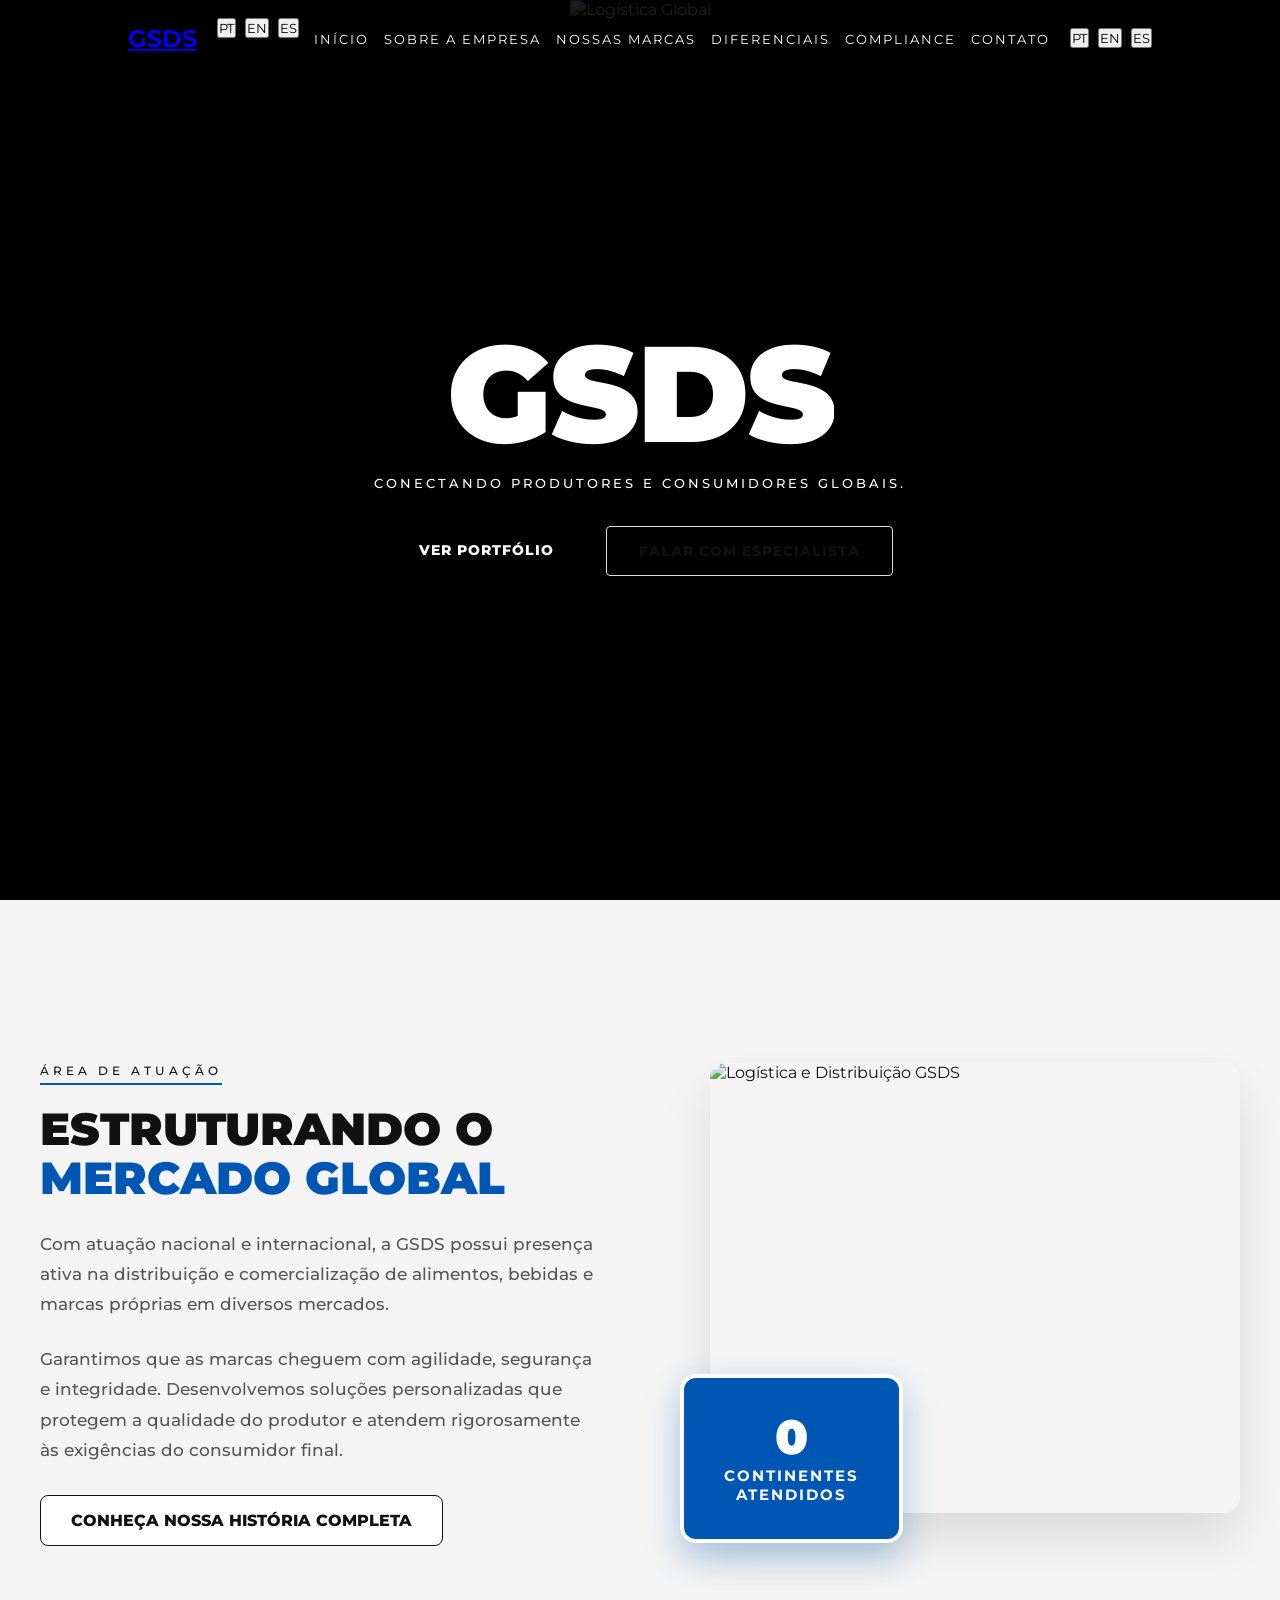
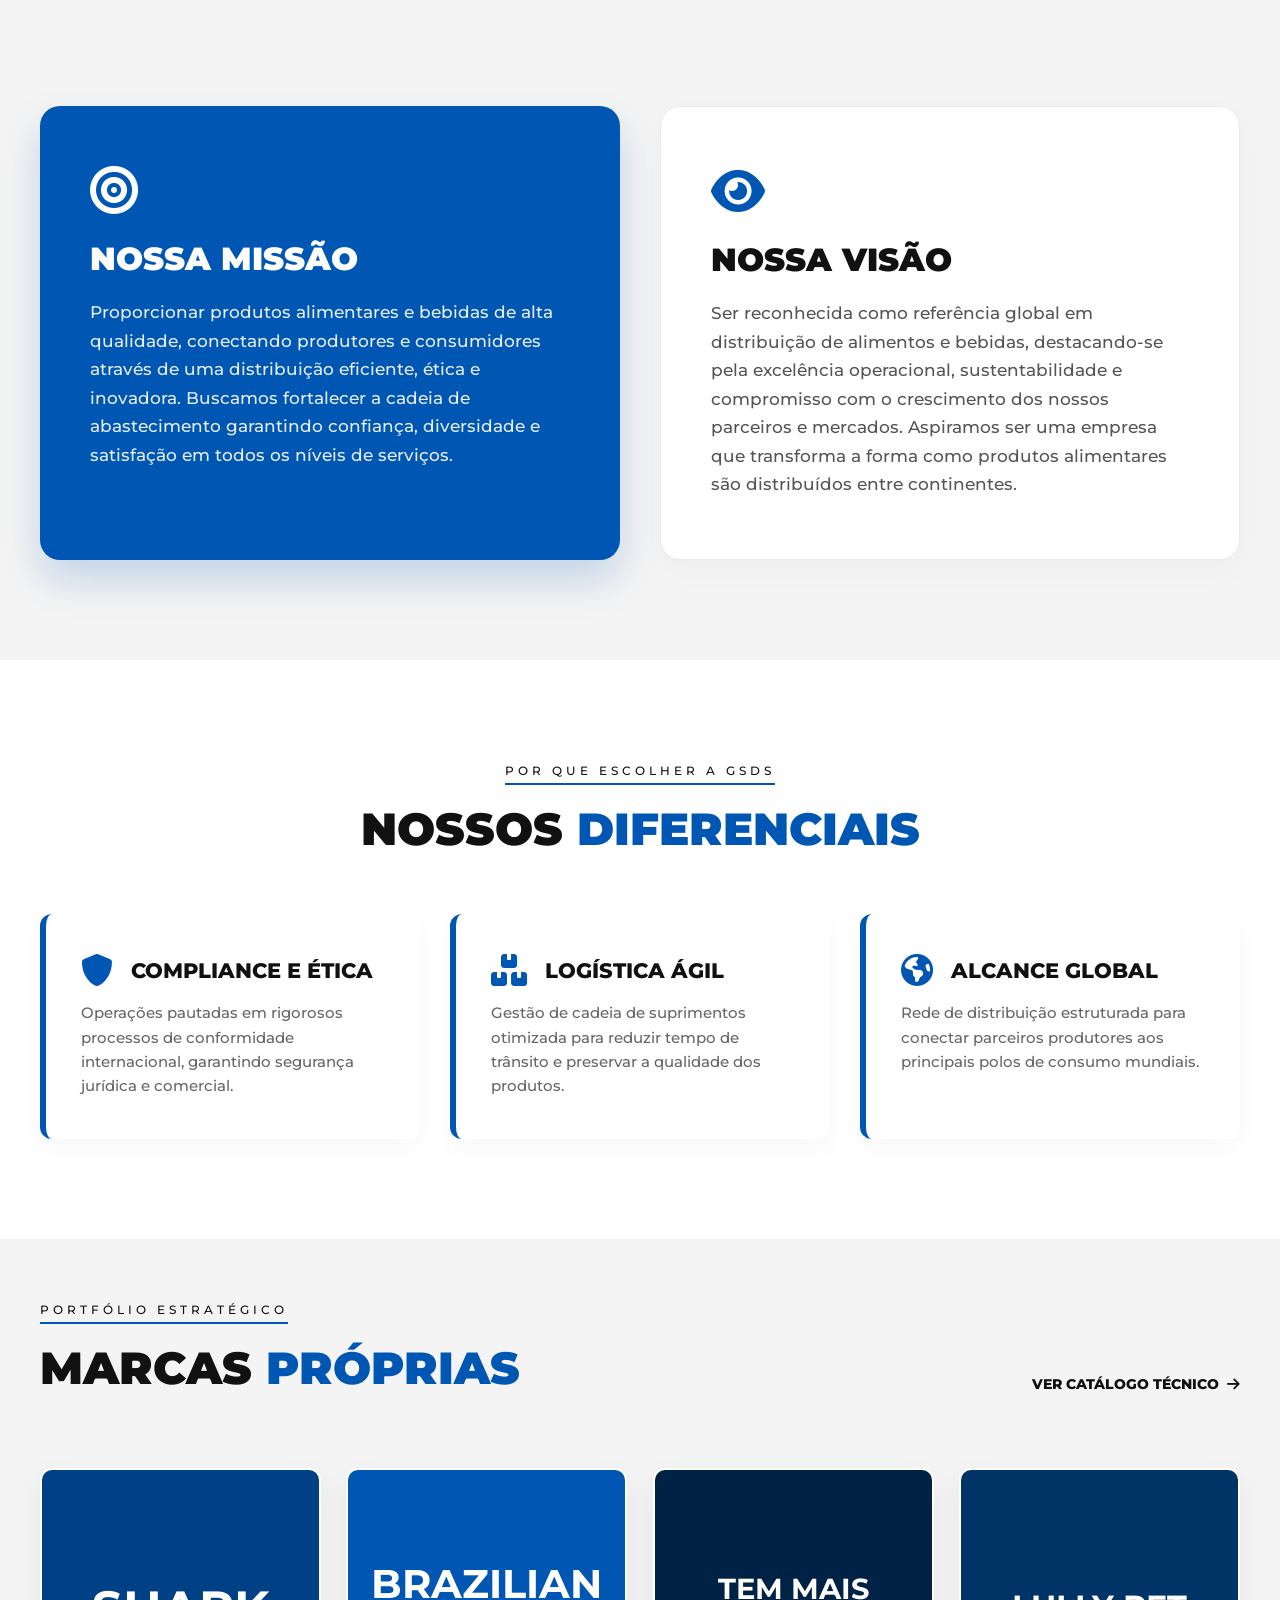
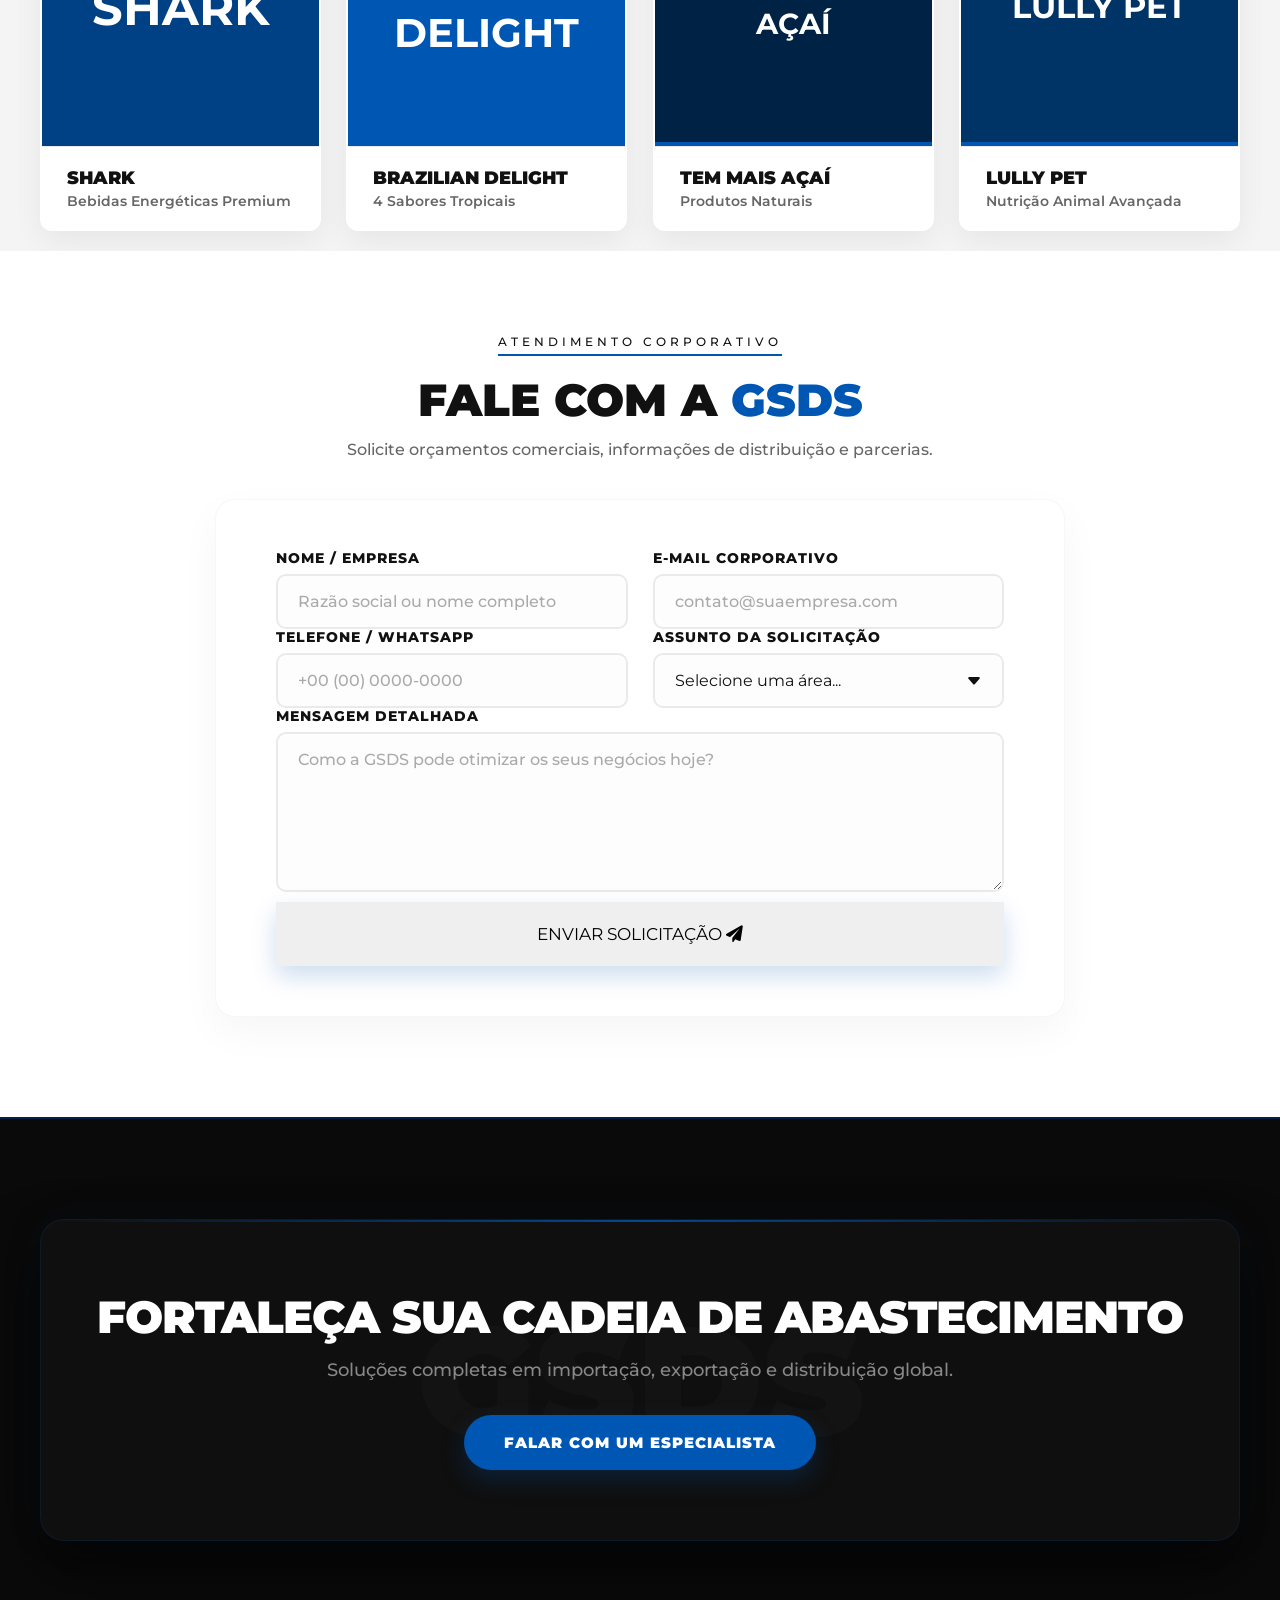
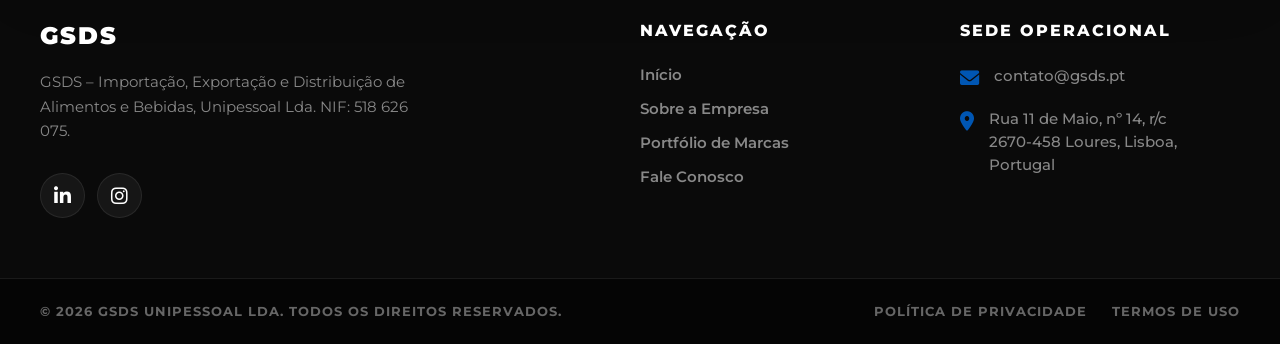
==== commit 5b1d88c8: "Update index.html" ====
--- a/index.html
+++ b/index.html
@@ -4,12 +4,7 @@
   <meta charset="UTF-8" />
   <meta name="viewport" content="width=device-width, initial-scale=1.0" />
   <title>GSDS - Importação, Exportação e Distribuição</title>
-
-  <meta name="description" content="GSDS - Referência global em distribuição de alimentos e bebidas, conectando produtores e consumidores com excelência e qualidade.">
-  <meta name="keywords" content="GSDS, importação, exportação, distribuição, alimentos, bebidas, Shark, Brazilian Delight, Tem mais açaí, Lully Pet">
-  <meta name="author" content="GSDS">
-  <meta name="robots" content="index, follow">
-
+  <meta name="description" content="GSDS - Referência global em distribuição de alimentos e bebidas.">
   <link rel="stylesheet" href="style.css" />
   <link href="https://fonts.googleapis.com/css2?family=Montserrat:wght@400;500;600;700;800;900&display=swap" rel="stylesheet">
   <link rel="stylesheet" href="https://cdnjs.cloudflare.com/ajax/libs/font-awesome/6.0.0/css/all.min.css">
@@ -24,28 +19,34 @@
   </div>
 
   <nav class="navbar" id="mainNav"> 
-    <div class="nav-content">
+    <div class="container nav-content">
+      <a class="nav-brand" href="index.html">
+        <h2 class="main-logo" style="display:flex; align-items:center;">GSDS</h2>
+      </a>
+
       <button class="menu-toggle" aria-label="Abrir menu" type="button" onclick="toggleMenu()">
         <i class="fas fa-bars"></i>
       </button>
 
-      <a class="nav-logo-mobile" href="index.html" aria-label="Ir para Home" style="color: #fff; font-weight: 900; text-decoration: none; font-size: 1.5rem;">
-        GSDS
-      </a>
-
       <ul class="nav-menu" id="navMenu">
-        <li><a href="#inicio" onclick="closeMenu()">INÍCIO</a></li>
-        <li><a href="institucional.html" onclick="closeMenu()">SOBRE A EMPRESA</a></li>
-        <li><a href="marcas.html" onclick="closeMenu()">NOSSAS MARCAS</a></li>
-
-        <li class="nav-logo-item">
-          <h2 style="color: #fff; margin: 0 20px; font-weight: 900; letter-spacing: 2px; text-shadow: 0 2px 10px rgba(0,0,0,0.5);">GSDS</h2>
-        </li>
-
-        <li><a href="#diferenciais" onclick="closeMenu()">DIFERENCIAIS</a></li>
-        <li><a href="institucional.html" onclick="closeMenu()">COMPLIANCE</a></li>
-        <li><a href="#fale-conosco" onclick="closeMenu()">CONTATO</a></li>
+        <div class="lang-switcher mobile-only" style="margin-bottom: 20px;">
+          <button class="lang-btn active" data-lang="pt" onclick="setLanguage('pt')">PT</button><span class="lang-divider">|</span>
+          <button class="lang-btn" data-lang="en" onclick="setLanguage('en')">EN</button><span class="lang-divider">|</span>
+          <button class="lang-btn" data-lang="es" onclick="setLanguage('es')">ES</button>
+        </div>
+        <li><a href="#inicio" onclick="closeMenu()" data-i18n="nav_home">INÍCIO</a></li>
+        <li><a href="institucional.html" onclick="closeMenu()" data-i18n="nav_about">SOBRE A EMPRESA</a></li>
+        <li><a href="marcas.html" onclick="closeMenu()" data-i18n="nav_brands">NOSSAS MARCAS</a></li>
+        <li><a href="#diferenciais" onclick="closeMenu()" data-i18n="nav_diff">DIFERENCIAIS</a></li>
+        <li><a href="institucional.html" onclick="closeMenu()" data-i18n="nav_compliance">COMPLIANCE</a></li>
+        <li><a href="#fale-conosco" onclick="closeMenu()" data-i18n="nav_contact">CONTATO</a></li>
       </ul>
+
+      <div class="lang-switcher hide-mobile">
+        <button class="lang-btn active" data-lang="pt" onclick="setLanguage('pt')">PT</button><span class="lang-divider">|</span>
+        <button class="lang-btn" data-lang="en" onclick="setLanguage('en')">EN</button><span class="lang-divider">|</span>
+        <button class="lang-btn" data-lang="es" onclick="setLanguage('es')">ES</button>
+      </div>
     </div>
   </nav>
 
@@ -54,36 +55,30 @@
       <div class="video-overlay" style="background: linear-gradient(to bottom, rgba(0,0,0,0.8) 0%, rgba(0,0,0,0.4) 50%, rgba(0,0,0,0.8) 100%);"></div>
       <img src="https://images.unsplash.com/photo-1494412574643-ff11b0a5c1c3?q=80&w=2070&auto=format&fit=crop" style="width: 100%; height: 100%; object-fit: cover; opacity: 0.6;" alt="Logística Global">
     </div>
-
     <div class="hero-content">
       <h1 class="main-brand-text">GSDS</h1>
-      <h2 class="dynamic-subtitle" style="margin-bottom: 30px;">CONECTANDO PRODUTORES E CONSUMIDORES GLOBAIS.</h2>
-      
+      <h2 class="dynamic-subtitle" style="margin-bottom: 30px;" data-i18n="hero_subtitle">CONECTANDO PRODUTORES E CONSUMIDORES GLOBAIS.</h2>
       <div class="editorial-actions" style="justify-content: center; gap: 20px;">
-        <a href="#marcas" class="btn-corporate-solid" style="background: var(--primary); color: #fff; border: none;">VER PORTFÓLIO</a>
-        <a href="#fale-conosco" class="btn-corporate-outline" style="color: #fff; border-color: rgba(255,255,255,0.5);">FALAR COM ESPECIALISTA</a>
-      </div>
-    </div>
-
-    <div class="scroll-indicator"><i class="fas fa-chevron-down"></i></div>
+        <a href="#marcas" class="btn-corporate-solid" data-i18n="btn_portfolio">VER PORTFÓLIO</a>
+        <a href="#fale-conosco" class="btn-corporate-outline" data-i18n="btn_specialist">FALAR COM ESPECIALISTA</a>
+      </div>
+    </div>
   </header>
 
   <section class="institucional-section" id="grupo" style="padding: 80px 0; background: var(--bg-light-gray);">
     <div class="container">
-      <div class="gsds-history-container fade-up">
-        
+      <div class="gsds-history-container">
         <div class="gsds-history-text">
-          <span class="identity-label">QUEM SOMOS</span>
-          <h2 class="identity-title" style="font-size: 2.8rem; margin-bottom: 25px;">ESTRUTURANDO O <br><span class="text-highlight">MERCADO GLOBAL</span></h2>
-          <p>
-            A GSDS nasceu com a missão de transformar a operação logística internacional, superando o papel tradicional de intermediária para atuar como uma parceira estratégica na cadeia de abastecimento.
+          <span class="identity-label" data-i18n="section_area">ÁREA DE ATUAÇÃO</span>
+          <h2 class="identity-title" style="font-size: 2.8rem; margin-bottom: 25px;" data-i18n="area_title">ESTRUTURANDO O <br><span class="text-highlight">MERCADO GLOBAL</span></h2>
+          <p data-i18n="area_p1">
+            Com atuação nacional e internacional, a GSDS possui presença ativa na distribuição e comercialização de alimentos, bebidas e marcas próprias em diversos mercados.
           </p>
-          <p>
-            Garantimos que marcas de alimentos e bebidas de alto padrão cheguem com agilidade, segurança e integridade a diversos continentes. Desenvolvemos soluções personalizadas que protegem a qualidade do produtor e atendem rigorosamente às exigências do consumidor final.
+          <p data-i18n="area_p2">
+            Garantimos que as marcas cheguem com agilidade, segurança e integridade. Desenvolvemos soluções personalizadas que protegem a qualidade do produtor e atendem rigorosamente às exigências do consumidor final.
           </p>
-          
           <div class="editorial-actions" style="justify-content: flex-start; margin-top: 30px;">
-            <a href="institucional.html" class="btn-outline-dark">CONHEÇA NOSSA HISTÓRIA COMPLETA</a>
+            <a href="institucional.html" class="btn-outline-dark" data-i18n="btn_history">CONHEÇA NOSSA HISTÓRIA COMPLETA</a>
           </div>
         </div>
         
@@ -92,11 +87,27 @@
             <img src="https://images.unsplash.com/photo-1586528116311-ad8ed7c80a0f?q=80&w=2070&auto=format&fit=crop" alt="Logística e Distribuição GSDS">
           </div>
           <div class="gsds-year-badge">
-            <h3>+5</h3>
-            <span>Continentes<br>Atendidos</span>
-          </div>
-        </div>
-
+            <h3 class="counter-anim" data-target="5" data-plus>0</h3>
+            <span data-i18n="badge_continents">Continentes<br>Atendidos</span>
+          </div>
+        </div>
+      </div>
+
+      <div class="gsds-mv-container" style="margin-top: 80px; margin-bottom: 20px;">
+        <div class="gsds-mv-card mission-card">
+          <i class="fas fa-bullseye"></i>
+          <h3 data-i18n="mission_title">NOSSA MISSÃO</h3>
+          <p data-i18n="mission_desc">
+            Proporcionar produtos alimentares e bebidas de alta qualidade, conectando produtores e consumidores através de uma distribuição eficiente, ética e inovadora. Buscamos fortalecer a cadeia de abastecimento garantindo confiança, diversidade e satisfação em todos os níveis de serviços.
+          </p>
+        </div>
+        <div class="gsds-mv-card vision-card">
+          <i class="fas fa-eye"></i>
+          <h3 data-i18n="vision_title">NOSSA VISÃO</h3>
+          <p data-i18n="vision_desc">
+            Ser reconhecida como referência global em distribuição de alimentos e bebidas, destacando-se pela excelência operacional, sustentabilidade e compromisso com o crescimento dos nossos parceiros e mercados. Aspiramos ser uma empresa que transforma a forma como produtos alimentares são distribuídos entre continentes.
+          </p>
+        </div>
       </div>
     </div>
   </section>
@@ -104,33 +115,31 @@
   <section class="gsds-values-section" id="diferenciais" style="padding: 100px 0; background: #ffffff;">
     <div class="container">
       <div style="text-align: center; margin-bottom: 60px;">
-        <span class="identity-label" style="margin: 0 auto 20px auto;">POR QUE ESCOLHER A GSDS</span>
-        <h2 class="identity-title">NOSSOS <span class="text-highlight">DIFERENCIAIS</span></h2>
-      </div>
-
-      <div class="gsds-values-grid fade-up">
+        <span class="identity-label" style="margin: 0 auto 20px auto;" data-i18n="diff_label">POR QUE ESCOLHER A GSDS</span>
+        <h2 class="identity-title" data-i18n="diff_title">NOSSOS <span class="text-highlight">DIFERENCIAIS</span></h2>
+      </div>
+
+      <div class="gsds-values-grid">
         <div class="gsds-value-item">
           <div class="gsds-value-header">
             <i class="fas fa-shield-alt"></i>
-            <h4>Compliance e Ética</h4>
-          </div>
-          <p>Operações pautadas em rigorosos processos de conformidade internacional, garantindo segurança jurídica e comercial.</p>
-        </div>
-        
+            <h4 data-i18n="diff_1_title">Compliance e Ética</h4>
+          </div>
+          <p data-i18n="diff_1_desc">Operações pautadas em rigorosos processos de conformidade internacional, garantindo segurança jurídica e comercial.</p>
+        </div>
         <div class="gsds-value-item">
           <div class="gsds-value-header">
             <i class="fas fa-boxes"></i>
-            <h4>Logística Ágil</h4>
-          </div>
-          <p>Gestão de cadeia de suprimentos otimizada para reduzir tempo de trânsito e preservar a qualidade dos produtos.</p>
-        </div>
-
+            <h4 data-i18n="diff_2_title">Logística Ágil</h4>
+          </div>
+          <p data-i18n="diff_2_desc">Gestão de cadeia de suprimentos otimizada para reduzir tempo de trânsito e preservar a qualidade dos produtos.</p>
+        </div>
         <div class="gsds-value-item">
           <div class="gsds-value-header">
             <i class="fas fa-globe-americas"></i>
-            <h4>Alcance Global</h4>
-          </div>
-          <p>Rede de distribuição estruturada para conectar parceiros produtores aos principais polos de consumo mundiais.</p>
+            <h4 data-i18n="diff_3_title">Alcance Global</h4>
+          </div>
+          <p data-i18n="diff_3_desc">Rede de distribuição estruturada para conectar parceiros produtores aos principais polos de consumo mundiais.</p>
         </div>
       </div>
     </div>
@@ -138,22 +147,20 @@
 
   <section class="lancamentos-section" id="marcas" style="padding-top: 60px; background: var(--bg-light-gray);">
     <div class="container">
-      
       <div class="corporate-header-wrapper flex-header">
         <div>
-          <span class="identity-label">PORTFÓLIO ESTRATÉGICO</span>
-          <h2 class="identity-title">MARCAS <span class="text-highlight">PRÓPRIAS</span></h2>
+          <span class="identity-label" data-i18n="brands_badge">PORTFÓLIO ESTRATÉGICO</span>
+          <h2 class="identity-title" data-i18n="brands_title">MARCAS <span class="text-highlight">PRÓPRIAS</span></h2>
         </div>
         <a href="marcas.html" class="ver-todos-modern">
           VER CATÁLOGO TÉCNICO <i class="fas fa-arrow-right"></i>
         </a>
       </div>
 
-      <div class="releases-cards-grid fade-up">
-        
+      <div class="releases-cards-grid">
         <div class="release-card" onclick="window.location.href='marcas.html'">
           <div class="release-img-wrap">
-            <img src="assets/produtos/shark.png" alt="Lata de Energético Shark">
+            <div style="width: 100%; height: 100%; background: #004085; display: flex; align-items: center; justify-content: center; color: white; font-size: 3rem; font-weight: bold;">SHARK</div>
             <div class="release-overlay"><i class="fas fa-search-plus"></i></div>
           </div>
           <div class="release-info">
@@ -161,10 +168,9 @@
             <p>Bebidas Energéticas Premium</p>
           </div>
         </div>
-        
         <div class="release-card" onclick="window.location.href='marcas.html'">
           <div class="release-img-wrap">
-            <img src="assets/produtos/braziliandelight.png" alt="Lata de Energético Shark">
+            <div style="width: 100%; height: 100%; background: #0056b3; display: flex; align-items: center; justify-content: center; color: white; font-size: 2.5rem; font-weight: bold; text-align: center;">BRAZILIAN<br>DELIGHT</div>
             <div class="release-overlay"><i class="fas fa-search-plus"></i></div>
           </div>
           <div class="release-info">
@@ -172,7 +178,6 @@
             <p>4 Sabores Tropicais</p>
           </div>
         </div>
-
         <div class="release-card" onclick="window.location.href='marcas.html'">
           <div class="release-img-wrap">
             <div style="width: 100%; height: 100%; background: #002244; display: flex; align-items: center; justify-content: center; color: white; font-size: 1.8rem; font-weight: bold; text-align: center; border-bottom: 4px solid var(--primary);">TEM MAIS<br>AÇAÍ</div>
@@ -183,7 +188,6 @@
             <p>Produtos Naturais</p>
           </div>
         </div>
-
         <div class="release-card" onclick="window.location.href='marcas.html'">
           <div class="release-img-wrap">
             <div style="width: 100%; height: 100%; background: #003366; display: flex; align-items: center; justify-content: center; color: white; font-size: 2rem; font-weight: bold; border-bottom: 4px solid var(--primary);">LULLY PET</div>
@@ -200,8 +204,7 @@
 
   <section class="contact-form-section" id="fale-conosco" style="background: #ffffff;">
     <div class="container">
-      
-      <div class="corporate-header-wrapper fade-up" style="text-align: center;">
+      <div class="corporate-header-wrapper" style="text-align: center;">
         <span class="identity-label">ATENDIMENTO CORPORATIVO</span>
         <h2 class="identity-title">FALE COM A <span class="text-highlight">GSDS</span></h2>
         <p style="color: #666; font-weight: 500; margin-top: -20px; margin-bottom: 40px;">
@@ -209,9 +212,8 @@
         </p>
       </div>
 
-      <div class="contact-form-wrapper hover-float fade-up">
-        <form id="gsdsForm" action="mailto:contato@gsds.pt" method="POST" enctype="text/plain" class="lovefunk-form">
-          
+      <div class="contact-form-wrapper">
+        <form id="gsdsForm" action="mailto:contato@gsds.pt" method="POST" enctype="text/plain" class="gsds-form">
           <div class="form-row">
             <div class="form-group">
               <label for="nome">Nome / Empresa</label>
@@ -222,7 +224,6 @@
               <input type="email" id="email" name="email" class="form-control" placeholder="contato@suaempresa.com" required>
             </div>
           </div>
-
           <div class="form-row">
             <div class="form-group">
               <label for="telefone">Telefone / WhatsApp</label>
@@ -239,56 +240,48 @@
               </select>
             </div>
           </div>
-
           <div class="form-group">
             <label for="mensagem">Mensagem Detalhada</label>
             <textarea id="mensagem" name="mensagem" class="form-control" placeholder="Como a GSDS pode otimizar os seus negócios hoje?" required></textarea>
           </div>
-
           <div class="form-submit-wrapper">
-            <button type="submit" class="btn-primary-solid btn-submit-form">
+            <button type="submit" class="btn-submit-form">
               ENVIAR SOLICITAÇÃO <i class="fas fa-paper-plane"></i>
             </button>
           </div>
-
         </form>
       </div>
-
     </div>
   </section>
 
   <footer class="footer-section" id="contato">
     <div class="container">
-      
       <div class="footer-cta-box">
-        <h2>FORTALEÇA SUA CADEIA DE ABASTECIMENTO</h2>
-        <p>Soluções completas em importação, exportação e distribuição global.</p>
-        <a href="mailto:contato@gsds.pt" class="btn-footer-red">FALAR COM UM ESPECIALISTA</a>
+        <h2 data-i18n="footer_cta_title">FORTALEÇA SUA CADEIA DE ABASTECIMENTO</h2>
+        <p data-i18n="footer_cta_desc">Soluções completas em importação, exportação e distribuição global.</p>
+        <a href="mailto:contato@gsds.pt" class="btn-footer-red" data-i18n="btn_specialist">FALAR COM UM ESPECIALISTA</a>
       </div>
 
       <div class="footer-main-grid">
-        
         <div class="footer-col brand-col">
           <h2 style="color: #fff; margin-bottom: 20px; font-weight: 900; letter-spacing: 2px;">GSDS</h2>
-          <p>Importação, Exportação e Distribuição de Alimentos e Bebidas, Unipessoal Lda. NIF: 518 626 075.</p>
+          <p>GSDS – Importação, Exportação e Distribuição de Alimentos e Bebidas, Unipessoal Lda. NIF: 518 626 075.</p>
           <div class="footer-socials">
             <a href="#" aria-label="LinkedIn"><i class="fab fa-linkedin-in"></i></a>
             <a href="#" aria-label="Instagram"><i class="fab fa-instagram"></i></a>
           </div>
         </div>
-
         <div class="footer-col links-col">
-          <h4>NAVEGAÇÃO</h4>
+          <h4 data-i18n="nav_title">NAVEGAÇÃO</h4>
           <ul>
-            <li><a href="#inicio">Início</a></li>
-            <li><a href="institucional.html">Sobre a Empresa</a></li>
-            <li><a href="marcas.html">Portfólio de Marcas</a></li>
-            <li><a href="#fale-conosco">Fale Conosco</a></li>
+            <li><a href="#inicio" data-i18n="nav_home">Início</a></li>
+            <li><a href="institucional.html" data-i18n="nav_about">Sobre a Empresa</a></li>
+            <li><a href="marcas.html" data-i18n="nav_brands">Portfólio de Marcas</a></li>
+            <li><a href="#fale-conosco" data-i18n="nav_contact">Fale Conosco</a></li>
           </ul>
         </div>
-
         <div class="footer-col contact-col">
-          <h4>SEDE OPERACIONAL</h4>
+          <h4 data-i18n="hq_title">SEDE OPERACIONAL</h4>
           <div class="contact-item">
             <i class="fas fa-envelope"></i>
             <span>contato@gsds.pt</span>
@@ -298,13 +291,11 @@
             <span>Rua 11 de Maio, nº 14, r/c<br>2670-458 Loures, Lisboa, Portugal</span>
           </div>
         </div>
-
-      </div>
-    </div>
-
+      </div>
+    </div>
     <div class="footer-bottom">
       <div class="container fb-flex">
-        <p>© 2026 GSDS UNIPESSOAL LDA. TODOS OS DIREITOS RESERVADOS.</p>
+        <p data-i18n="rights">© 2026 GSDS UNIPESSOAL LDA. TODOS OS DIREITOS RESERVADOS.</p>
         <div class="legal-links">
           <a href="#">POLÍTICA DE PRIVACIDADE</a>
           <a href="#">TERMOS DE USO</a>
@@ -313,6 +304,7 @@
     </div>
   </footer>
 
+  <script src="i18n.js"></script>
   <script src="script.js"></script>
 </body>
-</html>+</html>
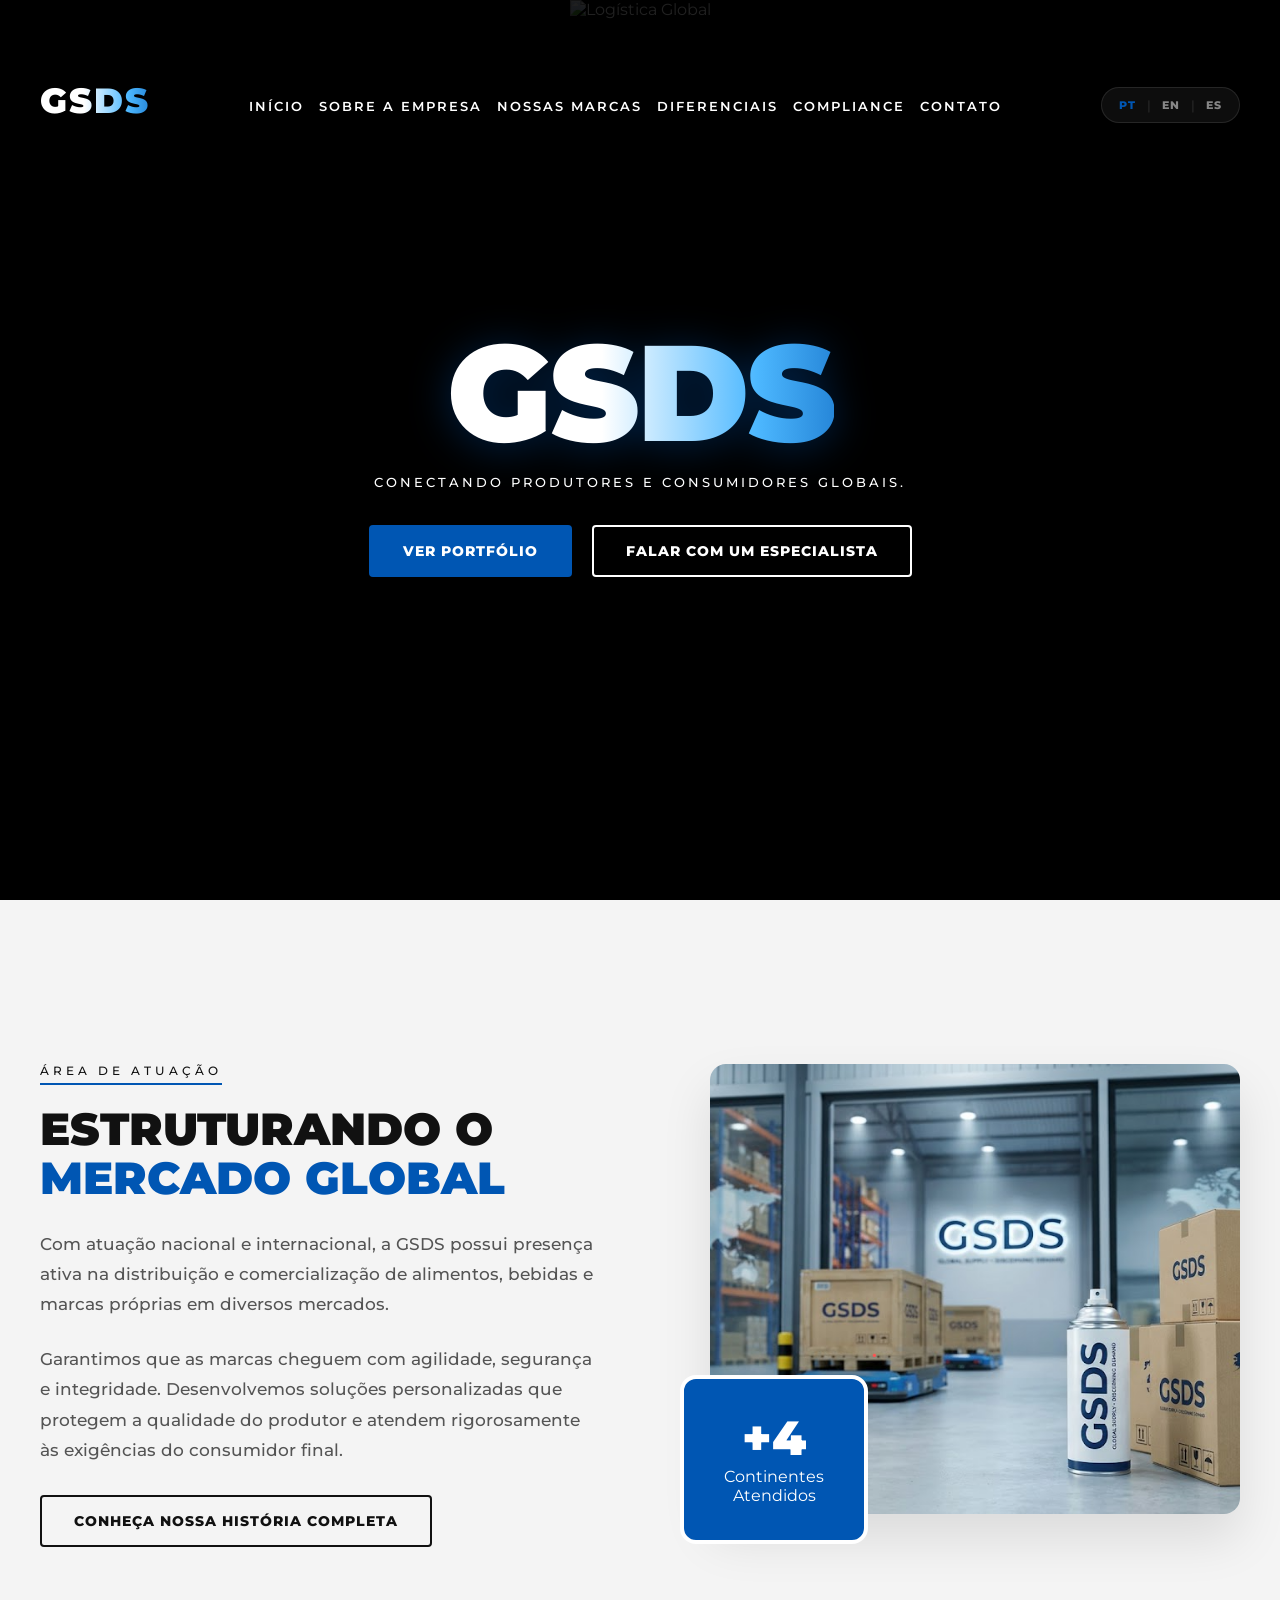
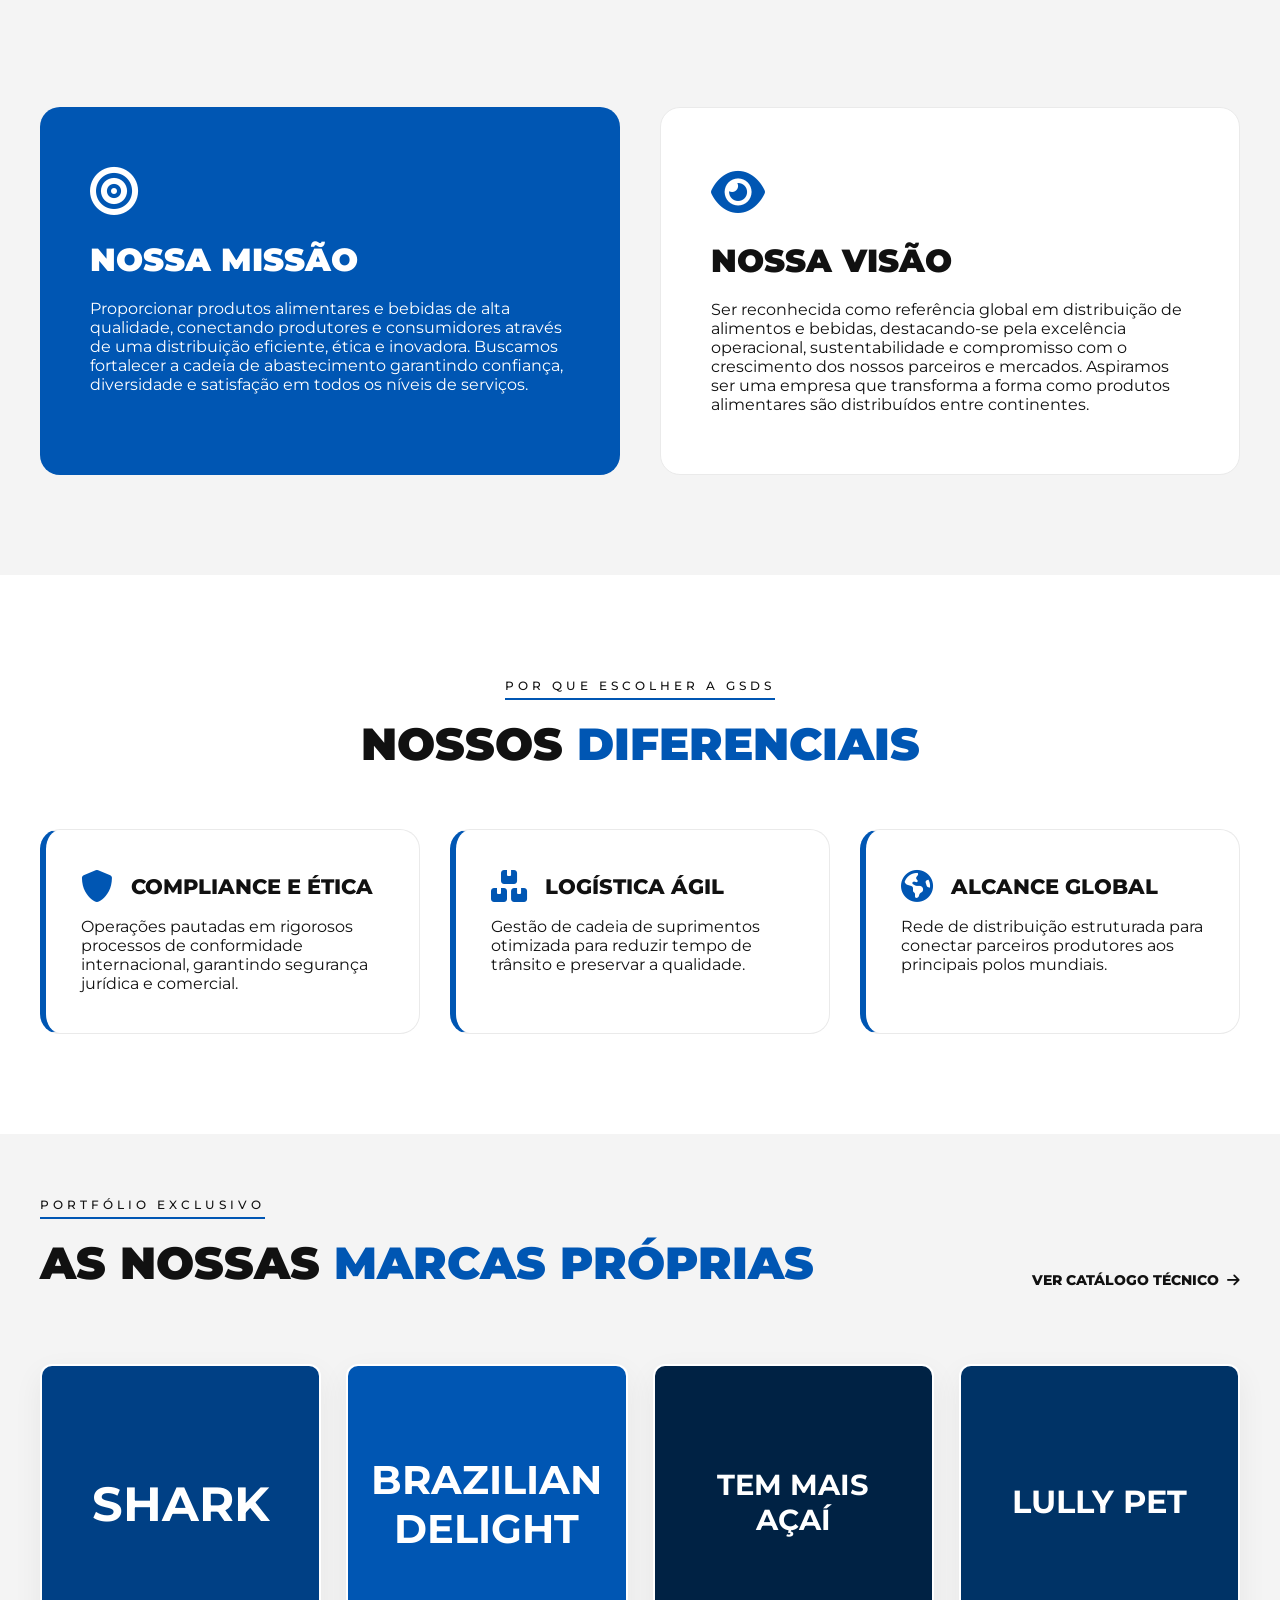
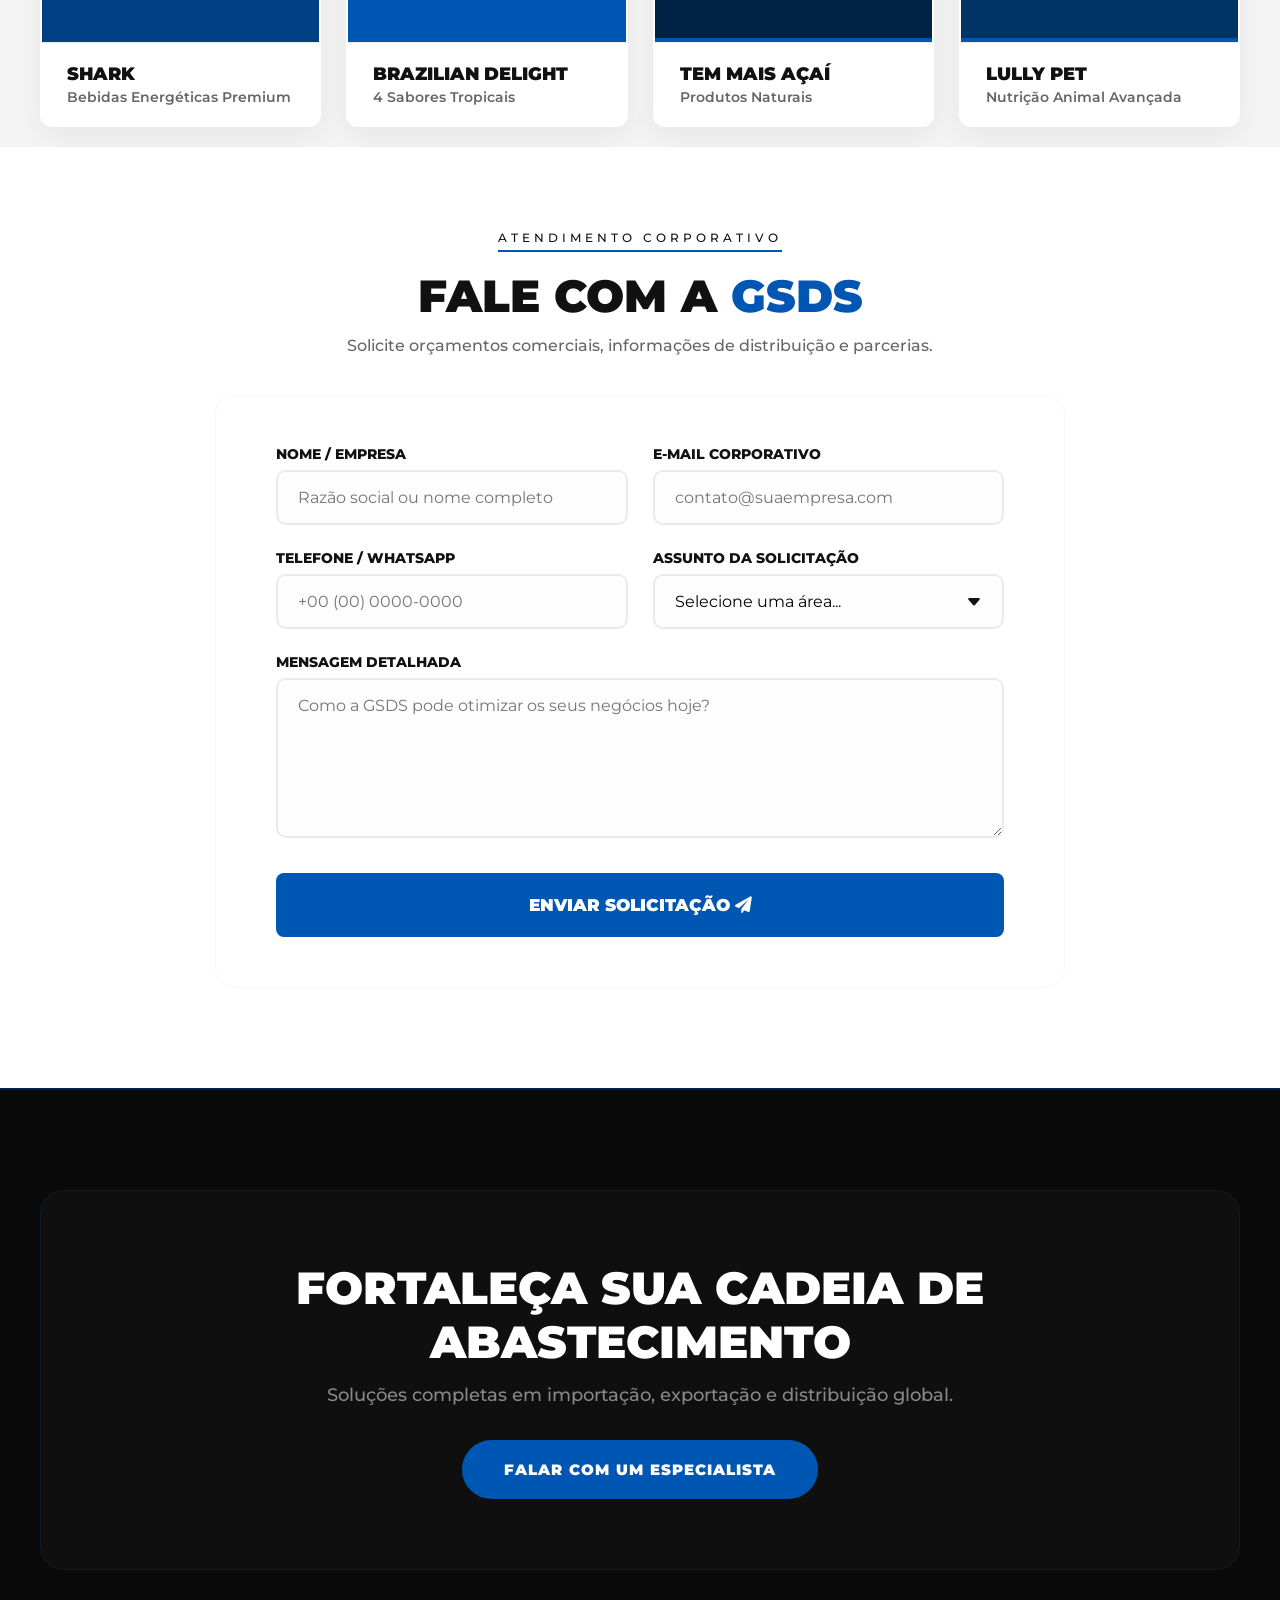
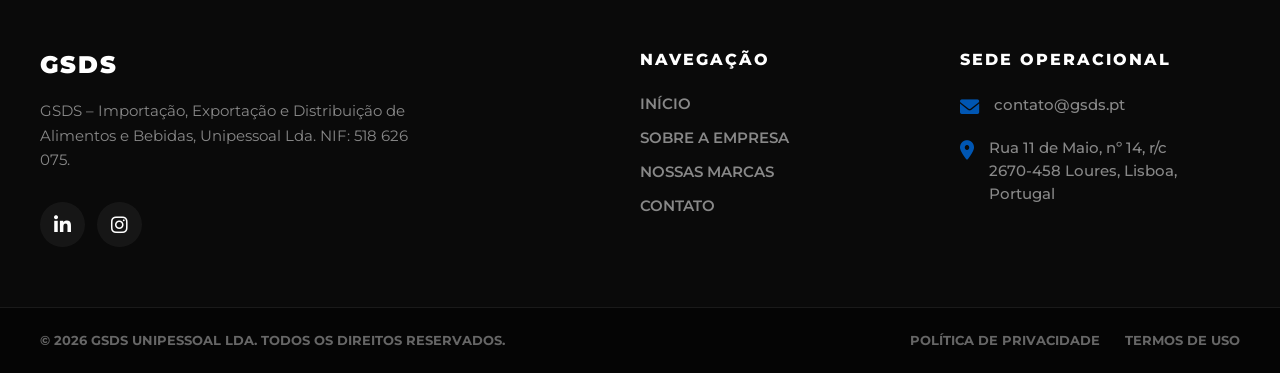
==== commit 9d8fdc15: "Update index.html" ====
--- a/index.html
+++ b/index.html
@@ -53,7 +53,7 @@
   <header class="hero" id="inicio">
     <div class="video-background">
       <div class="video-overlay" style="background: linear-gradient(to bottom, rgba(0,0,0,0.8) 0%, rgba(0,0,0,0.4) 50%, rgba(0,0,0,0.8) 100%);"></div>
-      <img src="https://images.unsplash.com/photo-1494412574643-ff11b0a5c1c3?q=80&w=2070&auto=format&fit=crop" style="width: 100%; height: 100%; object-fit: cover; opacity: 0.6;" alt="Logística Global">
+      <img src="assets/produtos/BACKGROUND.png" style="width: 100%; height: 100%; object-fit: cover; opacity: 0.6;" alt="Logística Global">
     </div>
     <div class="hero-content">
       <h1 class="main-brand-text">GSDS</h1>
@@ -84,7 +84,7 @@
         
         <div class="gsds-history-image-wrap">
           <div class="gsds-history-image">
-            <img src="https://images.unsplash.com/photo-1586528116311-ad8ed7c80a0f?q=80&w=2070&auto=format&fit=crop" alt="Logística e Distribuição GSDS">
+            <img src="assets/produtos/gsds.png" alt="Logística e Distribuição GSDS">
           </div>
           <div class="gsds-year-badge">
             <h3 class="counter-anim" data-target="5" data-plus>0</h3>
--- a/style.css
+++ b/style.css
@@ -1,5 +1,5 @@
 :root {
-  /* Nova Paleta Corporativa GSDS */
+  /* Paleta Corporativa Premium GSDS */
   --primary: #0056b3; 
   --gold: #004085; 
   --bg-dark: #000000;
@@ -13,7 +13,6 @@
   --footer-bg-deep: #0a0a0a;
   --footer-text-white: #ffffff;
   --footer-text-grey: #888888;
-  --footer-ghost-white: rgba(255, 255, 255, 0.03); 
 }
 
 * {
@@ -23,47 +22,40 @@
   font-family: var(--font-stack);
 }
 
-/* TRAVA DE ROLAGEM GERAL QUANDO MODAL ABRIR */
-html.no-scroll, body.no-scroll {
-  overflow: hidden !important;
-}
-
-html, body {
-  width: 100%;
-  max-width: 100%;
-  overflow-x: hidden !important; 
-  position: relative;
-}
-
-body {
-  background: linear-gradient(120deg, #fdfdfd, #f0f2f5, #eef0f4, #ffffff);
-  background-size: 300% 300%;
-  animation: bgFlow 18s ease infinite;
-  color: var(--text-on-white);
-}
-
-@keyframes bgFlow {
-  0% { background-position: 0% 50%; }
-  50% { background-position: 100% 50%; }
-  100% { background-position: 0% 50%; }
-}
-
-/* ----------------------------------------------------
-   AJUSTE DE RESPONSIVIDADE PRINCIPAL (CONTAINER)
----------------------------------------------------- */
-.container {
-  width: 100%;
-  max-width: 1560px; 
-  margin: 0 auto;
-  padding: 0 40px; 
-}
-
-/* NAVBAR */
+html.no-scroll, body.no-scroll { overflow: hidden !important; }
+html, body { width: 100%; max-width: 100%; overflow-x: hidden !important; position: relative; }
+
+body { background: #ffffff; color: var(--text-on-white); }
+.container { width: 100%; max-width: 1560px; margin: 0 auto; padding: 0 40px; }
+
+/* ==========================================
+   LANGUAGE SWITCHER (i18n)
+========================================== */
+.lang-switcher {
+  display: flex; align-items: center; gap: 6px;
+  background: rgba(255, 255, 255, 0.05); padding: 5px 12px;
+  border-radius: 50px; border: 1px solid rgba(255, 255, 255, 0.1);
+}
+.nav-active .lang-switcher { border-color: rgba(0, 86, 179, 0.3); }
+.lang-btn { background: transparent; border: none; color: rgba(255, 255, 255, 0.5); font-size: 0.7rem; font-weight: 800; cursor: pointer; letter-spacing: 1px; transition: 0.3s; padding: 5px; }
+.lang-btn:hover { color: #fff; }
+.lang-btn.active { color: var(--primary); }
+.lang-divider { color: rgba(255, 255, 255, 0.15); font-size: 0.8rem; }
+
+.hide-mobile { display: none; } 
+@media (min-width: 769px) { 
+  .hide-mobile { display: flex; } 
+  .mobile-only { display: none !important; } 
+}
+
+/* ==========================================
+   NAVBAR DINÂMICA E ALINHADA
+========================================== */
 .navbar {
   display: flex;
   justify-content: center;
   align-items: center;
-  padding: 18px 0;
+  padding: 15px 0;
   background: transparent;
   position: fixed;
   width: 100%;
@@ -72,548 +64,319 @@
 }
 
 .navbar.nav-active {
-  background: rgba(0, 0, 0, 0.95);
-  padding: 8px 0;
+  background: rgba(0, 0, 0, 0.98);
+  padding: 5px 0; /* Barra mais fina ao rolar */
   border-bottom: 1px solid rgba(0, 86, 179, 0.2);
-}
-
-.nav-content {
-  display: flex;
-  align-items: center;
-  width: 100%;
-  justify-content: center;
-  gap: 20px;
-  padding: 0 20px;
-  position: relative;
-}
-
-.nav-menu {
-  display: flex;
-  list-style: none;
-  align-items: center;
-  gap: 30px;
-}
-
-.nav-menu li a {
-  text-decoration: none;
-  color: var(--text-white);
-  font-weight: 400;
-  font-size: 0.8rem;
-  letter-spacing: 2px;
-  transition: 0.3s;
-}
-
+  box-shadow: 0 4px 20px rgba(0, 0, 0, 0.4);
+}
+
+.nav-content { display: flex; align-items: center; justify-content: space-between; width: 100%; }
+
+.nav-brand { text-decoration: none; display: flex; align-items: center; }
+
+/* Animação suave para a logo diminuir */
+.main-logo { 
+  height: 190px !important; 
+  margin-top: -10px !important; 
+  width: auto; 
+  display: block; 
+  transition: height 0.4s ease, margin-top 0.4s ease; 
+}
+
+/* Quando a navbar está ativa (rolagem), a logo encolhe */
+.nav-active .main-logo { 
+  height: 70px !important; 
+  margin-top: 0 !important; 
+}
+
+/* Texto da logo na navbar com brilho metálico */
+.nav-brand h2 { 
+  font-weight: 900; 
+  letter-spacing: 2px; 
+  font-size: 2.2rem; 
+  margin: 0; 
+  background: linear-gradient(to right, #ffffff 20%, #4db8ff 40%, var(--primary) 60%, #ffffff 80%);
+  background-size: 200% auto;
+  color: transparent;
+  -webkit-background-clip: text;
+  background-clip: text;
+  animation: logoShine 5s linear infinite;
+}
+
+.nav-active .nav-brand h2 { filter: drop-shadow(0 2px 10px rgba(77, 184, 255, 0.5)); }
+
+.nav-menu { display: flex; list-style: none; align-items: center; gap: 30px; margin: 0 auto; }
+.nav-menu li a { text-decoration: none; color: var(--text-white); font-weight: 600; font-size: 0.8rem; letter-spacing: 2px; transition: 0.3s; }
 .nav-menu li a:hover { color: var(--primary); }
-
-.mini-logo { height: 95px; width: auto; margin-top: 0; margin-left: 12px; margin-right: 12px; vertical-align: middle; }
 .menu-toggle { display: none; background: transparent; border: none; color: #fff; font-size: 1.6rem; cursor: pointer; transition: 0.3s; }
-.nav-logo-mobile { display: none; position: absolute; left: 20px; top: 50%; transform: translateY(-50%); }
+
+/* ==========================================
+   EFEITO METÁLICO (SHINE) TEXTO PRINCIPAL
+========================================== */
+.main-brand-text { 
+  font-family: var(--font-stack); 
+  font-weight: 900; 
+  font-size: clamp(3.5rem, 12vw, 8.5rem); 
+  text-transform: uppercase; 
+  line-height: 1; 
+  margin-bottom: 10px; 
+  letter-spacing: -2px; 
+  
+  background: linear-gradient(to right, #ffffff 20%, #4db8ff 40%, var(--primary) 60%, #ffffff 80%);
+  background-size: 200% auto;
+  color: transparent;
+  -webkit-background-clip: text;
+  background-clip: text;
+  animation: logoShine 5s linear infinite;
+  filter: drop-shadow(0 4px 20px rgba(0, 86, 179, 0.4));
+}
+
+@keyframes logoShine {
+  to { background-position: 200% center; }
+}
+
+.dynamic-subtitle { font-size: 0.8rem; font-weight: 500; letter-spacing: 3px; text-transform: uppercase; }
+
+/* ==========================================
+   BOTÕES CORPORATIVOS RESTAURADOS
+========================================== */
+.btn-corporate-solid {
+  background-color: var(--primary); color: #ffffff; padding: 16px 32px; border-radius: 4px;
+  text-decoration: none; font-weight: 800; font-size: 0.85rem; letter-spacing: 1px;
+  text-transform: uppercase; text-align: center; display: inline-flex; justify-content: center; align-items: center;
+  border: 2px solid var(--primary); cursor: pointer;
+  transition: background-color 0.3s ease, border-color 0.3s ease, box-shadow 0.3s ease, transform 0.1s linear;
+  will-change: transform;
+}
+.btn-corporate-solid:hover { background-color: #004085; border-color: #004085; box-shadow: 0 10px 30px rgba(0, 86, 179, 0.3); }
+
+.btn-corporate-outline {
+  background-color: transparent; color: #111111; border: 2px solid #111111;
+  padding: 16px 32px; border-radius: 4px; text-decoration: none; font-weight: 800;
+  font-size: 0.85rem; letter-spacing: 1px; text-transform: uppercase;
+  text-align: center; display: inline-flex; justify-content: center; align-items: center; cursor: pointer;
+  transition: background-color 0.3s ease, border-color 0.3s ease, color 0.3s ease, transform 0.1s linear;
+  will-change: transform;
+}
+.hero .btn-corporate-outline { color: #ffffff; border-color: #ffffff; }
+.hero .btn-corporate-outline:hover { background-color: rgba(255,255,255,0.1); }
+
+.btn-outline-dark {
+  background-color: transparent; color: #111111; border: 2px solid #111111;
+  padding: 16px 32px; border-radius: 4px; text-decoration: none; font-weight: 800;
+  font-size: 0.85rem; letter-spacing: 1px; transition: 0.3s; text-transform: uppercase;
+  display: inline-flex; justify-content: center; align-items: center; cursor: pointer;
+}
+.btn-outline-dark:hover { border-color: var(--primary); color: var(--primary); background-color: rgba(0,86,179,0.05); }
+
+.editorial-actions { display: flex; justify-content: center; gap: 20px; width: 100%; flex-wrap: wrap; }
+
+/* COMPONENTES GERAIS */
+.badge { background: var(--primary); color: #fff; padding: 5px 15px; font-size: 0.8rem; font-weight: 900; border-radius: 6px; text-transform: uppercase; display: inline-block; margin-bottom: 10px; }
+.text-highlight { color: var(--primary); }
+.corporate-header-wrapper { margin-bottom: 40px; }
+.flex-header { display: flex; justify-content: space-between; align-items: flex-end; }
+.identity-label { font-size: 0.75rem; font-weight: 500; letter-spacing: 4px; color: #111; display: inline-block; margin-bottom: 20px; border-bottom: 2px solid var(--primary); padding-bottom: 5px; width: max-content; text-transform: uppercase; }
+.identity-title { font-size: clamp(2rem, 3.5vw, 3.5rem); font-weight: 900; color: #111; line-height: 1.1; margin-bottom: 35px; text-transform: uppercase; word-break: keep-all; hyphens: none; }
+.ver-todos-modern { color: #111; text-decoration: none; font-weight: 800; font-size: 0.9rem; display: flex; align-items: center; gap: 8px; transition: 0.3s; margin-bottom: 35px; }
+.ver-todos-modern:hover { color: var(--primary); transform: translateX(5px); }
 
 /* HERO E VIDEO */
 .hero { position: relative; height: 100vh; min-height: 600px; display: flex; justify-content: center; align-items: center; text-align: center; color: #fff; isolation: isolate; }
 .video-background { position: absolute; top: 0; left: 0; width: 100%; height: 100%; z-index: -1; overflow: hidden; background-color: #000; }
-
-.video-overlay { 
-  position: absolute; 
-  top: 0; left: 0; width: 100%; height: 100%; 
-  background: linear-gradient(to bottom, rgba(0,0,0,0.5) 0%, transparent 15%, transparent 100%); 
-  z-index: 1; 
-  pointer-events: none; 
-}
-
-.video-background .bg-video {
-  position: absolute;
-  top: 0;
-  left: 0;
-  width: 100%;
-  height: 100%;
-  object-fit: cover;
-  opacity: 0;
-  will-change: opacity;
-  transform: translateZ(0);
-  -webkit-backface-visibility: hidden;
-  backface-visibility: hidden;
-}
-
-.video-background .bg-video.active {
-  opacity: 1;
-  z-index: 1;
-}
-
+.video-overlay { position: absolute; top: 0; left: 0; width: 100%; height: 100%; background: linear-gradient(to bottom, rgba(0,0,0,0.5) 0%, transparent 15%, transparent 100%); z-index: 1; pointer-events: none; }
 .hero-content { display: flex; flex-direction: column; align-items: center; gap: 5px; position: relative; z-index: 2; width: 100%; padding: 0 20px; }
 
-.main-brand-text {
-  font-family: var(--font-stack);
-  font-weight: 900;
-  font-size: clamp(3.5rem, 12vw, 8.5rem);
-  text-transform: uppercase;
-  line-height: 1;
-  margin-bottom: 10px;
-  letter-spacing: -2px;
-  word-break: break-word;
-  
-  background: linear-gradient(to right, #ffffff 38%, #003366 50%, #ffffff 62%);
-  background-size: 300% auto;
-  -webkit-background-clip: text;
-  background-clip: text;
-  -webkit-text-fill-color: transparent;
-  animation: sweepAndPulse 5s infinite ease-in-out;
-  
-  -webkit-text-stroke: 0;
-  text-shadow: none; 
-  filter: drop-shadow(0 4px 15px rgba(0,0,0,0.6)); 
-}
-
-.dynamic-subtitle {
-  font-size: 0.8rem;
-  font-weight: 500;
-  letter-spacing: 3px;
-  text-transform: uppercase;
-  
-  background: linear-gradient(to right, #ffffff 42%, #003366 50%, #ffffff 58%);
-  background-size: 300% auto;
-  -webkit-background-clip: text;
-  background-clip: text;
-  -webkit-text-fill-color: transparent;
-  animation: sweepLeft 6s linear infinite;
-  
-  -webkit-text-stroke: 0;
-  text-shadow: none;
-  filter: drop-shadow(0 2px 8px rgba(0,0,0,0.6));
-}
-
-@keyframes sweepAndPulse {
-  0% { background-position: 200% center; transform: scale(1); }
-  30% { background-position: -100% center; transform: scale(1); }
-  45% { background-position: -100% center; transform: scale(1.04); }
-  60% { background-position: -100% center; transform: scale(1); }
-  100% { background-position: -100% center; transform: scale(1); }
-}
-
-@keyframes sweepLeft {
-  0% { background-position: 200% center; }
-  100% { background-position: -100% center; }
-}
-
-.scroll-indicator { position: absolute; bottom: 30px; z-index: 2; color: var(--primary); text-shadow: 0 2px 10px rgba(0,0,0,0.8); }
-
-/* COMPONENTES GERAIS */
-.badge { background: var(--primary); color: #fff; padding: 5px 15px; font-size: 0.8rem; font-weight: 900; border-radius: 6px; text-transform: uppercase; display: inline-block; margin-bottom: 10px; }
-.text-highlight { color: var(--primary); }
-.btn-primary-solid { background: var(--primary); color: #fff; padding: 15px 30px; border-radius: 8px; text-decoration: none; font-weight: 800; display: inline-flex; align-items: center; gap: 10px; transition: 0.3s; }
-.btn-primary-solid:hover { background: #004085; transform: translateY(-3px); box-shadow: 0 10px 20px rgba(0,86,179,0.2); }
-.btn-outline-dark { border: 1px solid #111; color: #111; padding: 15px 30px; border-radius: 8px; text-decoration: none; font-weight: 800; display: inline-flex; align-items: center; gap: 10px; transition: 0.3s; background: #fff; }
-.btn-outline-dark:hover { border-color: var(--primary); color: var(--primary); background: rgba(0,86,179,0.05); }
-
-.corporate-header-wrapper { margin-bottom: 40px; }
-.flex-header { display: flex; justify-content: space-between; align-items: flex-end; }
-.identity-label { font-size: 0.75rem; font-weight: 500; letter-spacing: 4px; color: #111; display: inline-block; margin-bottom: 20px; border-bottom: 2px solid var(--primary); padding-bottom: 5px; width: max-content; text-transform: uppercase; }
-
-.identity-title { font-size: clamp(2rem, 3.5vw, 3.5rem); font-weight: 900; color: #111; line-height: 1.1; margin-bottom: 35px; text-transform: uppercase; word-break: keep-all; hyphens: none; }
-
-.ver-todos-modern { color: #111; text-decoration: none; font-weight: 800; font-size: 0.9rem; display: flex; align-items: center; gap: 8px; transition: 0.3s; margin-bottom: 35px; }
-.ver-todos-modern:hover { color: var(--primary); transform: translateX(5px); }
-
-/* LANÇAMENTOS - GRID CARDS (PC) */
+/* LANÇAMENTOS - GRID CARDS */
 .lancamentos-section { padding: 100px 0 20px 0; background: transparent; color: #111; overflow: hidden; }
-.releases-cards-grid { display: grid; grid-template-columns: repeat(4, 1fr); gap: 25px; scroll-behavior: smooth; }
+.releases-cards-grid { display: grid; grid-template-columns: repeat(4, 1fr); gap: 25px; }
 .release-card { background: #fff; border-radius: 12px; overflow: hidden; cursor: pointer; border: 2px solid transparent; box-shadow: 0 10px 30px rgba(0,0,0,0.06); transition: 0.3s ease; display: flex; flex-direction: column; }
-.release-card:hover { transform: translateY(-8px); box-shadow: 0 15px 40px rgba(0,0,0,0.12); }
-.release-card.active { border-color: var(--primary); }
+.release-card:hover { border-color: var(--primary); transform: translateY(-5px); box-shadow: 0 15px 40px rgba(0,86,179,0.12); }
 .release-img-wrap { position: relative; width: 100%; aspect-ratio: 1 / 1; overflow: hidden; border-bottom: 1px solid #eaeaea; }
 .release-img-wrap img { width: 100%; height: 100%; object-fit: cover; transition: transform 0.5s ease; }
 .release-card:hover .release-img-wrap img { transform: scale(1.05); }
 .release-overlay { position: absolute; inset: 0; background: rgba(0,0,0,0.4); display: flex; justify-content: center; align-items: center; opacity: 0; transition: 0.3s ease; }
-.release-overlay i { font-size: 3.5rem; color: #fff; filter: drop-shadow(0 5px 15px rgba(0,0,0,0.4)); transition: 0.3s cubic-bezier(0.175, 0.885, 0.32, 1.275); }
+.release-overlay i { font-size: 3.5rem; color: #fff; transition: 0.3s; }
 .release-card:hover .release-overlay { opacity: 1; }
-.release-card:hover .release-overlay i { transform: scale(1.1); color: var(--primary); }
 .release-info { padding: 20px 25px; text-align: left; }
-.release-info h4 { font-size: 1.1rem; font-weight: 900; color: #111; text-transform: uppercase; margin-bottom: 5px; white-space: nowrap; overflow: hidden; text-overflow: ellipsis; }
-.release-info p { font-size: 0.85rem; color: #666; font-weight: 600; white-space: nowrap; overflow: hidden; text-overflow: ellipsis; }
-
-.carousel-dots-indicator { display: flex; justify-content: center; gap: 12px; margin-top: 35px; margin-bottom: 20px; }
-.carousel-dots-indicator span { width: 10px; height: 10px; border-radius: 50%; background: #ddd; transition: 0.4s cubic-bezier(0.175, 0.885, 0.32, 1.275); display: block; cursor: pointer; }
-.carousel-dots-indicator span.active { background: var(--primary); width: 28px; border-radius: 20px; }
-
-/* MODAL VIDEO PLAYER */
-.modal-overlay { 
-  position: fixed; top: 0; left: 0; width: 100%; height: 100%; 
-  background: rgba(0,0,0,0.95); backdrop-filter: blur(10px); 
-  z-index: 2000; display: none; justify-content: center; align-items: center; 
-  padding: 40px; animation: fadeIn 0.3s ease; 
-  overscroll-behavior: contain; 
-}
-.modal-container { width: 100%; max-width: 1200px; display: flex; flex-direction: column; gap: 20px; }
-.modal-header { display: flex; justify-content: space-between; align-items: flex-end; border-left: 4px solid var(--primary); padding-left: 20px; }
-.playing-info { flex-grow: 1; }
-.now-playing { display: inline-block; color: rgba(255,255,255,0.65); letter-spacing: 2px; font-weight: 900; font-size: 0.75rem; }
-#modal-video-title { font-size: 1.8rem; font-weight: 900; color: #fff; margin: 5px 0; }
-#modal-video-artist { color: rgba(255,255,255,0.8); font-weight: 700; }
-.modal-controls { display: flex; align-items: center; gap: 20px; }
-.modal-nav-btn { background: rgba(255,255,255,0.1); border: none; color: #fff; width: 45px; height: 45px; border-radius: 50%; font-size: 1.2rem; cursor: pointer; display: flex; justify-content: center; align-items: center; transition: 0.3s; }
-.modal-nav-btn:hover { background: var(--primary); transform: scale(1.1); }
-.modal-divider { width: 1px; height: 30px; background: rgba(255,255,255,0.2); margin: 0 5px; }
-.close-modal { background: none; border: none; color: #fff; font-size: 2.2rem; cursor: pointer; transition: 0.3s; display: flex; align-items: center;}
-.close-modal:hover { color: var(--primary); transform: scale(1.1);}
-.video-wrapper { width: 100%; aspect-ratio: 16 / 9; background: #000; border: 1px solid #333; box-shadow: 0 0 50px rgba(0,86,179,0.2); }
-.video-wrapper iframe { width: 100%; height: 100%; }
-
-/* BANNER DIVISOR */
-.banner-section { background: transparent; padding: 0; margin: 80px auto; width: 100%; display: block; }
-.banner-link { display: block; margin: 0 auto; width: 100%; max-width: 1400px; border-radius: 20px; overflow: hidden; box-shadow: 0 20px 60px rgba(0,0,0,0.15); transition: transform .3s ease, box-shadow .3s ease; }
-.banner-link:hover{ transform: translateY(-4px); box-shadow: 0 25px 70px rgba(0,0,0,0.2); }
-.banner-img { width: 100%; height: auto; display: block; object-fit: cover; }
-
-/* IDENTIDADE CORPORATIVA */
-.corporate-identity-section { padding: 30px 0 60px 0; background: transparent; overflow: hidden; }
-.identity-grid { display: grid; grid-template-columns: 1fr 1fr; gap: 60px; align-items: center; }
-.identity-text-column { display: flex; flex-direction: column; justify-content: center; }
-.identity-lead { font-size: 1.2rem; font-weight: 700; color: #111; line-height: 1.6; margin-bottom: 20px; }
-.identity-paragraph { font-size: 1rem; color: #555; line-height: 1.8; margin-bottom: 40px; font-weight: 500; }
-.identity-stats { display: flex; gap: 40px; border-top: 1px solid #ddd; padding-top: 30px; flex-wrap: wrap; }
-.i-stat h4 { font-size: 2.2rem; font-weight: 900; color: var(--primary); line-height: 1; margin-bottom: 8px; }
-.i-stat span { font-size: 0.7rem; font-weight: 800; color: #888; letter-spacing: 2px; }
-.identity-image-column { position: relative; border-radius: 4px; overflow: hidden; }
-.identity-img { width: 100%; height: auto; min-height: auto !important; object-fit: contain; display: block; transition: transform 0.8s ease; border-radius: 4px; }
-.identity-image-column:hover .identity-img { transform: scale(1.02); }
-.identity-caption { position: absolute; bottom: 0; left: 0; width: 100%; background: rgba(0, 0, 0, 0.95); color: #fff; padding: 15px 20px; font-size: 0.75rem; font-weight: 500; letter-spacing: 1px; }
-
-/* ==========================================
-   QUICK LINKS - APP CARDS 
-========================================== */
-.unique-links-bg { background: transparent; padding: 60px 0; border-top: 1px solid rgba(0,0,0,0.05); border-bottom: 1px solid rgba(0,0,0,0.05); }
-.unique-links-grid { display: flex; justify-content: center; gap: 30px; flex-wrap: wrap; }
-.unique-link-item { background: #fff; border: 1px solid #eaeaea; padding: 15px; border-radius: 20px; text-decoration: none; text-align: center; width: 170px; display: flex; flex-direction: column; align-items: center; gap: 15px; transition: 0.4s cubic-bezier(0.175, 0.885, 0.32, 1.275); box-shadow: 0 10px 20px rgba(0,0,0,0.03); position: relative; overflow: hidden; }
-.unique-link-item::before { content: ""; position: absolute; top: 0; left: 0; width: 100%; height: 4px; background: var(--primary); transform: scaleX(0); transform-origin: left; transition: 0.4s ease; }
-.unique-link-item .icon-box { width: 100%; aspect-ratio: 1 / 1; border-radius: 12px; background: #f4f4f4; display: flex; justify-content: center; align-items: center; overflow: hidden; transition: 0.4s; }
-.unique-link-item .icon-box img { width: 100%; height: 100%; object-fit: cover; display: block; transition: transform 0.5s cubic-bezier(0.175, 0.885, 0.32, 1.275); }
-.unique-link-item span { color: #111; font-weight: 900; font-size: 0.85rem; letter-spacing: 1px; transition: 0.3s; text-transform: uppercase; }
-.unique-link-item:hover { transform: translateY(-8px); box-shadow: 0 20px 40px rgba(0,86,179,0.12); border-color: transparent; }
-.unique-link-item:hover::before { transform: scaleX(1); }
-.unique-link-item:hover .icon-box img { transform: scale(1.1); }
-.unique-link-item:hover span { color: var(--primary); }
-
-/* SOCIAL HYPE */
-.social-hype-section { padding: 80px 0 100px 0; background: transparent; overflow: hidden; }
-.social-hype-grid { display: grid; grid-template-columns: 1fr 1fr; gap: 40px; }
-.social-card { background: #fff; border-radius: 20px; padding: 30px; box-shadow: 0 15px 40px rgba(0,0,0,0.04); border: 1px solid rgba(0,0,0,0.03); display: flex; flex-direction: column; }
-.social-card-header { display: flex; justify-content: space-between; align-items: center; margin-bottom: 25px; padding-bottom: 15px; border-bottom: 1px solid #eaeaea; }
-.social-brand { font-size: 1.1rem; font-weight: 900; color: #111; display: flex; align-items: center; gap: 10px; }
-.social-brand i { font-size: 1.5rem; }
-.insta-card .social-brand i { color: #E1306C; }
-.yt-card .social-brand i { color: #FF0000; }
-.btn-social-open { padding: 10px 25px; border-radius: 50px; font-weight: 800; font-size: 0.85rem; text-decoration: none; color: #fff; transition: 0.3s cubic-bezier(0.175, 0.885, 0.32, 1.275); }
-.insta-btn { background: linear-gradient(45deg, #f09433 0%, #e6683c 25%, #dc2743 50%, #cc2366 75%, #bc1888 100%); }
-.yt-btn { background: #FF0000; }
-.btn-social-open:hover { transform: translateY(-3px) scale(1.05); box-shadow: 0 5px 15px rgba(0,0,0,0.2); }
-.insta-profile { display: flex; align-items: center; gap: 20px; margin-bottom: 15px; }
-.insta-avatar { width: 75px; height: 75px; border-radius: 50%; border: 3px solid #E1306C; padding: 3px; object-fit: cover; }
-.insta-stats { display: flex; gap: 25px; }
-.insta-stats div { display: flex; flex-direction: column; }
-.insta-stats strong { font-size: 1.3rem; font-weight: 900; color: #111; line-height: 1; }
-.insta-stats span { font-size: 0.8rem; color: #666; font-weight: 600; margin-top: 4px; }
-.insta-bio { font-size: 0.95rem; color: #555; line-height: 1.5; margin-bottom: 25px; font-weight: 500; }
-.insta-gallery { display: grid; grid-template-columns: repeat(3, 1fr); gap: 12px; }
-.insta-gallery img { width: 100%; aspect-ratio: 1 / 1; object-fit: cover; border-radius: 10px; transition: 0.3s; cursor: pointer; }
-.insta-gallery img:hover { transform: scale(1.05); box-shadow: 0 10px 20px rgba(0,0,0,0.1); }
-
-/* YOUTUBE SHORTS (3 LADO A LADO) */
-.yt-shorts-container { 
-  flex-grow: 1; 
-  display: grid; 
-  grid-template-columns: repeat(3, 1fr); 
-  gap: 15px; 
-  padding: 10px 0; 
-  align-items: stretch;
-}
-
-.yt-short-wrapper { 
-  position: relative; 
-  width: 100%; 
-  aspect-ratio: 9 / 16; 
-  border-radius: 12px; 
-  overflow: hidden; 
-  background: #000; 
-  box-shadow: 0 15px 35px rgba(0,0,0,0.15); 
-  display: block; 
-  text-decoration: none; 
-  transition: transform 0.4s cubic-bezier(0.175, 0.885, 0.32, 1.275), box-shadow 0.4s ease;
-}
-
-.yt-short-wrapper:hover {
-  transform: translateY(-8px);
-  box-shadow: 0 20px 40px rgba(0, 86, 179, 0.2);
-}
-
-.yt-short-thumb { width: 100%; height: 100%; object-fit: cover; opacity: 0.8; transition: 0.5s ease; }
-.yt-short-overlay { position: absolute; inset: 0; background: linear-gradient(to top, rgba(0,0,0,0.8) 0%, transparent 50%); display: flex; flex-direction: column; justify-content: flex-end; padding: 15px; }
-.yt-play-icon { position: absolute; top: 50%; left: 50%; transform: translate(-50%, -50%); font-size: 3rem; color: #fff; text-shadow: 0 5px 15px rgba(0,0,0,0.4); transition: 0.3s cubic-bezier(0.175, 0.885, 0.32, 1.275); }
-
-.yt-short-info p { color: #fff; font-weight: 900; font-size: 0.85rem; margin-bottom: 3px; text-transform: uppercase; line-height: 1.1; }
-.yt-short-info span { color: #ddd; font-weight: 600; font-size: 0.7rem; }
-
-.yt-short-wrapper:hover .yt-short-thumb { transform: scale(1.05); opacity: 0.6; }
-.yt-short-wrapper:hover .yt-play-icon { color: var(--primary); transform: translate(-50%, -50%) scale(1.2); }
-
-/* ==========================================
-   PORTFÓLIO FLIP CARDS 3D
-========================================== */
-.artists-hero { padding: 160px 0 70px; background: radial-gradient(800px 400px at 50% 30%, rgba(0,86,179,0.15), transparent 60%), #0a0a0a; color: #fff; position: relative; overflow: hidden; text-align: center; border-bottom: 1px solid rgba(0,86,179,0.1); }
-.artists-hero::after { content: "PORTFÓLIO"; position: absolute; inset: auto 0 10px 0; text-align: center; font-size: clamp(3rem, 16vw, 18vw); font-weight: 900; letter-spacing: -2px; color: rgba(255,255,255,0.03); pointer-events: none; white-space: nowrap; }
+.release-info h4 { font-size: 1.1rem; font-weight: 900; color: #111; text-transform: uppercase; margin-bottom: 5px; }
+.release-info p { font-size: 0.85rem; color: #666; font-weight: 600; }
+
+/* PORTFÓLIO FLIP CARDS 3D */
+.artists-hero { padding: 160px 0 70px; background: #0a0a0a; color: #fff; position: relative; overflow: hidden; text-align: center; border-bottom: 1px solid rgba(0,86,179,0.1); }
 .artists-hero-content { position: relative; z-index: 1; max-width: 980px; margin: 0 auto; display: flex; flex-direction: column; align-items: center; }
-
 .artists-grid-section { padding: 80px 0 100px 0; background: transparent; }
 .artists-grid { display: grid; grid-template-columns: repeat(4, 1fr); gap: 30px; }
-
 .artist-flip-card { background-color: transparent; width: 100%; aspect-ratio: 3 / 4; perspective: 1000px; cursor: pointer; }
-.artist-card-inner { position: relative; width: 100%; height: 100%; transition: transform 0.8s cubic-bezier(0.175, 0.885, 0.32, 1.275); transform-style: preserve-3d; }
-
-.artist-flip-card:hover .artist-card-inner,
-.artist-flip-card.mobile-flip .artist-card-inner { transform: rotateY(180deg); }
-
+.artist-card-inner { position: relative; width: 100%; height: 100%; transition: transform 0.8s ease; transform-style: preserve-3d; }
+.artist-flip-card:hover .artist-card-inner, .artist-flip-card.mobile-flip .artist-card-inner { transform: rotateY(180deg); }
 .artist-card-front, .artist-card-back { position: absolute; width: 100%; height: 100%; -webkit-backface-visibility: hidden; backface-visibility: hidden; border-radius: 16px; overflow: hidden; box-shadow: 0 15px 35px rgba(0,0,0,0.15); }
 .artist-card-front { background: #111; border: 1px solid rgba(255,255,255,0.05); }
 .artist-card-front img { width: 100%; height: 100%; object-fit: cover; transition: transform 0.8s ease; }
 .artist-flip-card:hover .artist-card-front img { transform: scale(1.08); }
 .artist-front-overlay { position: absolute; inset: 0; background: linear-gradient(to top, rgba(0,0,0,0.95) 0%, rgba(0,0,0,0.4) 40%, transparent 100%); display: flex; flex-direction: column; justify-content: flex-end; padding: 25px 20px; text-align: left; }
-.artist-name { color: #fff; font-size: 1.6rem; font-weight: 900; text-transform: uppercase; line-height: 1.1; margin-bottom: 5px; }
-.artist-category { color: #aaa; font-size: 0.85rem; font-weight: 600; letter-spacing: 1px; margin-bottom: 20px; }
-
-.btn-ver-perfil { color: #fff; font-size: 0.8rem; font-weight: 800; text-transform: uppercase; letter-spacing: 2px; display: flex; justify-content: space-between; align-items: center; padding-top: 15px; border-top: 1px solid rgba(255,255,255,0.15); transition: 0.3s; }
-.btn-ver-perfil i { color: var(--primary); transition: transform 0.3s; }
-.artist-flip-card:hover .btn-ver-perfil i { transform: translateX(5px); }
-
+.artist-name { color: #fff; font-size: 1.6rem; font-weight: 900; text-transform: uppercase; margin-bottom: 5px; }
+.artist-category { color: #aaa; font-size: 0.85rem; font-weight: 600; margin-bottom: 20px; }
+.btn-ver-perfil { color: #fff; font-size: 0.8rem; font-weight: 800; text-transform: uppercase; display: flex; justify-content: space-between; align-items: center; padding-top: 15px; border-top: 1px solid rgba(255,255,255,0.15); transition: 0.3s; }
+.artist-flip-card:hover .btn-ver-perfil i { transform: translateX(5px); color: var(--primary); }
 .artist-card-back { background: linear-gradient(135deg, #0a0a0a 0%, #001122 100%); transform: rotateY(180deg); display: flex; flex-direction: column; justify-content: center; align-items: center; padding: 30px 20px; border: 1px solid var(--primary); }
 .artist-card-back h3 { font-size: 1.4rem; font-weight: 900; text-transform: uppercase; color: #fff; margin-bottom: 30px; text-align: center; }
-
 .back-links { display: flex; flex-direction: column; gap: 15px; width: 100%; }
-.back-links a { display: flex; align-items: center; justify-content: flex-start; gap: 12px; padding: 14px 20px; background: rgba(255,255,255,0.05); color: #fff; text-decoration: none; font-weight: 800; font-size: 0.85rem; border-radius: 8px; border: 1px solid rgba(255,255,255,0.1); transition: 0.3s; }
-.back-links a i { font-size: 1.4rem; }
-.back-links a.spotify:hover { background: #1DB954; border-color: #1DB954; transform: scale(1.05); }
-.back-links a.insta:hover { background: #E1306C; border-color: #E1306C; transform: scale(1.05); }
-.back-links a.info-btn:hover { background: var(--primary); border-color: var(--primary); transform: scale(1.05); }
-
-/* ==========================================
-   MODAL DE INFORMAÇÕES DO PRODUTO (LIGHT/PREMIUM MODE)
-========================================== */
-.artist-modal-container {
-  width: 100%; max-width: 1100px; height: 85vh;
-  background: #ffffff; 
-  border-radius: 20px; position: relative;
-  box-shadow: 0 30px 60px rgba(0, 0, 0, 0.15); 
-  overflow: hidden; animation: swooshUp 0.4s ease;
-}
-
+.back-links a { display: flex; align-items: center; gap: 12px; padding: 14px 20px; background: rgba(255,255,255,0.05); color: #fff; text-decoration: none; font-weight: 800; font-size: 0.85rem; border-radius: 8px; border: 1px solid rgba(255,255,255,0.1); transition: 0.3s; }
+.back-links a:hover { background: var(--primary); border-color: var(--primary); }
+
+/* MODAL PRODUTO */
+.modal-overlay { position: fixed; top: 0; left: 0; width: 100%; height: 100%; background: rgba(0,0,0,0.95); z-index: 2000; display: none; justify-content: center; align-items: center; padding: 40px; }
+.artist-modal-container { width: 100%; max-width: 1100px; height: 85vh; background: #ffffff; border-radius: 20px; position: relative; box-shadow: 0 30px 60px rgba(0, 0, 0, 0.15); overflow: hidden; }
 .artist-modal-layout { display: flex; width: 100%; height: 100%; }
-
 .artist-modal-img { flex: 1 1 40%; background: #f4f4f4; position: relative; }
 .artist-modal-img img { width: 100%; height: 100%; object-fit: cover; position: absolute; top: 0; left: 0; }
-
-.artist-modal-info { 
-  flex: 1 1 60%; padding: 50px 40px; overflow-y: auto; background: #ffffff;
-  overscroll-behavior: contain; 
-}
-.artist-modal-info::-webkit-scrollbar { width: 8px; }
-.artist-modal-info::-webkit-scrollbar-track { background: #f4f4f4; }
-.artist-modal-info::-webkit-scrollbar-thumb { background: #ccc; border-radius: 10px; }
-.artist-modal-info::-webkit-scrollbar-thumb:hover { background: var(--primary); }
-
-.close-artist-modal {
-  position: absolute; top: 20px; right: 20px; background: #fff; border: 1px solid #ddd; color: #111; font-size: 1.2rem; width: 45px; height: 45px; border-radius: 50%; cursor: pointer; z-index: 10; transition: 0.3s; display: flex; justify-content: center; align-items: center; box-shadow: 0 5px 15 rgba(0,0,0,0.1);
-}
-.close-artist-modal:hover { background: var(--primary); border-color: var(--primary); color: #fff; transform: scale(1.1); }
-
-.artist-category-badge { background: rgba(0, 86, 179, 0.1); border: 1px solid rgba(0, 86, 179, 0.2); color: var(--primary); padding: 6px 14px; border-radius: 50px; font-size: 0.75rem; font-weight: 900; letter-spacing: 2px; display: inline-block; width: max-content; margin-bottom: 20px; text-transform: uppercase; }
-
-#info-modal-name { font-size: 3.5rem; font-weight: 900; color: #111; margin-bottom: 25px; text-transform: uppercase; line-height: 1; letter-spacing: -1px; }
-
-/* ESTATÍSTICAS - AZUL GSDS */
+.artist-modal-info { flex: 1 1 60%; padding: 50px 40px; overflow-y: auto; background: #ffffff; }
+.close-artist-modal { position: absolute; top: 20px; right: 20px; background: #fff; border: 1px solid #ddd; color: #111; font-size: 1.2rem; width: 45px; height: 45px; border-radius: 50%; cursor: pointer; z-index: 10; transition: 0.3s; display: flex; justify-content: center; align-items: center; }
+.close-artist-modal:hover { background: var(--primary); border-color: var(--primary); color: #fff; }
+.artist-category-badge { background: rgba(0, 86, 179, 0.1); color: var(--primary); padding: 6px 14px; border-radius: 50px; font-size: 0.75rem; font-weight: 900; margin-bottom: 20px; display: inline-block; }
+#info-modal-name { font-size: 3.5rem; font-weight: 900; color: #111; margin-bottom: 25px; text-transform: uppercase; line-height: 1; }
 .artist-stats-row { display: flex; gap: 30px; margin-bottom: 40px; padding-bottom: 30px; border-bottom: 1px solid #eaeaea; }
-.stat-box { display: flex; flex-direction: column; }
-.stat-box strong { color: var(--primary); font-size: 2.2rem; font-weight: 900; line-height: 1; margin-bottom: 5px; }
-.stat-box span { color: #888; font-size: 0.7rem; font-weight: 800; letter-spacing: 2px; text-transform: uppercase; }
-
-/* Títulos de Seção Interna */
-.modal-section-title { color: #111; font-size: 1.2rem; font-weight: 900; margin-bottom: 15px; display: flex; align-items: center; gap: 10px; text-transform: uppercase; letter-spacing: 1px; }
+.stat-box strong { color: var(--primary); font-size: 2.2rem; font-weight: 900; line-height: 1; margin-bottom: 5px; display: block;}
+.stat-box span { color: #888; font-size: 0.7rem; font-weight: 800; text-transform: uppercase; }
+.modal-section-title { color: #111; font-size: 1.2rem; font-weight: 900; margin-bottom: 15px; display: flex; align-items: center; gap: 10px; }
 .modal-section-title i { color: var(--primary); }
-
 .artist-modal-bio { color: #555; line-height: 1.8; margin-bottom: 40px; font-size: 1rem; font-weight: 500; }
-
-/* GRID DE CONQUISTAS (FUNDO BRANCO LIMPO) */
-.conquistas-grid { display: grid; grid-template-columns: 1fr 1fr; gap: 15px; margin-bottom: 40px; }
-.conquista-card { 
-  background: #ffffff; 
-  border: 1px solid #eaeaea; 
-  padding: 20px; 
-  border-radius: 12px; 
-  transition: 0.4s cubic-bezier(0.175, 0.885, 0.32, 1.275); 
-  box-shadow: 0 5px 15 rgba(0,0,0,0.02); 
-}
-.conquista-card:hover { 
-  border-color: var(--primary); 
-  background: #ffffff; 
-  transform: translateY(-5px); 
-  box-shadow: 0 15px 30px rgba(0,86,179,0.08); 
-}
-.conquista-card h5 { color: #111; font-size: 0.95rem; font-weight: 800; margin-bottom: 8px; }
-.conquista-card p { color: #666; font-size: 0.85rem; line-height: 1.5; font-weight: 500; }
-
-/* HIT TRACK CARD */
-.hit-track-card { display: flex; align-items: center; background: #fff; border: 1px solid #eaeaea; padding: 15px; border-radius: 12px; text-decoration: none; transition: 0.3s; margin-bottom: 40px; box-shadow: 0 5px 15 rgba(0,0,0,0.02); }
-.hit-track-card:hover { background: #fafafa; border-color: #ddd; transform: translateY(-3px); box-shadow: 0 10px 20px rgba(0,0,0,0.08); }
-.hit-track-icon { width: 50px; height: 50px; background: var(--primary); color: #fff; border-radius: 50%; display: flex; justify-content: center; align-items: center; margin-right: 15px; font-size: 1.2rem; box-shadow: 0 5px 10px rgba(0,86,179,0.2); }
-.hit-track-info { display: flex; flex-direction: column; flex-grow: 1; }
-.hit-label { font-size: 0.7rem; color: #888; text-transform: uppercase; letter-spacing: 1px; font-weight: 700; margin-bottom: 3px; }
-.hit-track-info strong { color: #111; font-size: 1.1rem; font-weight: 800; }
-.hit-external { color: #aaa; font-size: 1.2rem; transition: 0.3s; }
-.hit-track-card:hover .hit-external { color: var(--primary); }
-
-/* BOTÕES MODAL */
 .artist-modal-actions { display: flex; gap: 15px; flex-wrap: wrap; margin-top: 20px;}
-.btn-modal-primary { background: var(--primary); color: #fff; padding: 18px 35px; border-radius: 8px; font-weight: 900; font-size: 0.9rem; letter-spacing: 1px; text-decoration: none; text-transform: uppercase; display: flex; align-items: center; gap: 10px; transition: 0.3s; box-shadow: 0 10px 20px rgba(0,86,179,0.25); border: 2px solid var(--primary); flex-grow: 1; justify-content: center; }
-.btn-modal-primary:hover { background: #004085; border-color: #004085; transform: translateY(-3px); box-shadow: 0 15px 30px rgba(0,86,179,0.4); }
-.btn-modal-secondary { background: #fff; color: #111; padding: 18px 35px; border-radius: 8px; font-weight: 900; font-size: 0.9rem; letter-spacing: 1px; text-decoration: none; text-transform: uppercase; display: flex; align-items: center; gap: 10px; transition: 0.3s; border: 2px solid #ddd; flex-grow: 1; justify-content: center; }
-.btn-modal-secondary:hover { background: #f4f4f4; border-color: #111; transform: translateY(-3px); }
-
-
-/* ==========================================
-   MODERN DEEP BLUE & GHOST TEXT FOOTER
+.btn-modal-primary { background-color: var(--primary); color: #fff; padding: 18px 35px; border-radius: 8px; font-weight: 900; text-decoration: none; display: flex; align-items: center; gap: 10px; transition: 0.3s; border: 2px solid var(--primary); flex-grow: 1; justify-content: center; cursor: pointer; }
+.btn-modal-primary:hover { background-color: #004085; border-color: #004085; }
+
+/* ==========================================
+   FOOTER
 ========================================== */
 .footer-section { background-color: var(--footer-bg-deep); color: var(--footer-text-white); padding: 100px 0 0; position: relative; overflow: hidden; border-top: 2px solid var(--footer-primary-deep); }
-.footer-cta-box { background: #0f0f0f; border: 1px solid rgba(0, 86, 179, 0.15); border-radius: 24px; padding: 70px 40px; text-align: center; margin-bottom: 80px; position: relative; overflow: hidden; z-index: 1; box-shadow: 0 30px 60px rgba(0, 0, 0, 0.6), 0 0 50px rgba(0, 86, 179, 0.05); }
-.footer-cta-box::after { content: ""; position: absolute; top: 0; left: 0; width: 100%; height: 2px; background: linear-gradient(90deg, transparent, var(--primary), transparent); opacity: 0.8; }
-.footer-cta-box::before { content: "GSDS"; position: absolute; top: 50%; left: 50%; transform: translate(-50%, -50%); font-size: clamp(4rem, 12vw, 12rem); font-weight: 900; color: rgba(255, 255, 255, 0.02); white-space: nowrap; pointer-events: none; z-index: 0; }
-.footer-cta-box h2, .footer-cta-box p, .footer-cta-box .btn-footer-red { position: relative; z-index: 1; }
-.footer-cta-box h2 { font-size: clamp(1.8rem, 4vw, 2.8rem); font-weight: 900; text-transform: uppercase; margin-bottom: 15px; letter-spacing: -1px; color: #fff; }
+.footer-cta-box { background: #0f0f0f; border: 1px solid rgba(0, 86, 179, 0.15); border-radius: 24px; padding: 70px 40px; text-align: center; margin-bottom: 80px; position: relative; overflow: hidden; z-index: 1; }
+.footer-cta-box h2 { font-size: clamp(1.8rem, 4vw, 2.8rem); font-weight: 900; text-transform: uppercase; margin-bottom: 15px; color: #fff; }
 .footer-cta-box p { font-size: 1.1rem; font-weight: 500; color: #888; margin-bottom: 35px; }
 
-.btn-footer-red { display: inline-flex; align-items: center; gap: 10px; background: var(--primary); color: #fff; padding: 18px 40px; border-radius: 50px; font-weight: 900; font-size: 0.95rem; letter-spacing: 1px; text-decoration: none; transition: 0.4s cubic-bezier(0.175, 0.885, 0.32, 1.275); text-transform: uppercase; box-shadow: 0 10px 25px rgba(0, 86, 179, 0.25); }
-.btn-footer-red:hover { transform: translateY(-5px); box-shadow: 0 15px 35px rgba(0, 86, 179, 0.45); background: #004085; }
+.btn-footer-red {
+  display: inline-flex; align-items: center; gap: 10px; background-color: var(--primary);
+  color: #fff; padding: 18px 40px; border-radius: 50px; font-weight: 900; font-size: 0.95rem;
+  letter-spacing: 1px; text-decoration: none; transition: background-color 0.3s ease, border-color 0.3s ease, box-shadow 0.3s ease, transform 0.1s linear;
+  text-transform: uppercase; border: 2px solid var(--primary); cursor: pointer; will-change: transform;
+}
+.btn-footer-red:hover { background-color: #004085; border-color: #004085; box-shadow: 0 10px 30px rgba(0, 86, 179, 0.3); }
 
 .footer-main-grid { display: grid; grid-template-columns: 2fr 1fr 1fr; gap: 60px; margin-bottom: 60px; position: relative; z-index: 1; }
-.footer-brand-logo { height: 60px; margin-bottom: 25px; filter: grayscale(100%) brightness(200%); }
 .brand-col p { color: var(--footer-text-grey); line-height: 1.6; font-size: 0.95rem; max-width: 380px; margin-bottom: 30px; }
 .footer-socials { display: flex; gap: 12px; }
-.footer-socials a { display: flex; justify-content: center; align-items: center; width: 45px; height: 45px; border-radius: 50%; background: rgba(255,255,255,0.05); color: #fff; font-size: 1.2rem; text-decoration: none; transition: 0.3s; border: 1px solid rgba(255,255,255,0.08); }
-.footer-socials a:hover { background: var(--footer-primary-deep); border-color: var(--footer-primary-deep); transform: translateY(-5px); box-shadow: 0 10px 20px rgba(0, 34, 68, 0.2); }
+.footer-socials a { display: flex; justify-content: center; align-items: center; width: 45px; height: 45px; border-radius: 50%; background: rgba(255,255,255,0.05); color: #fff; font-size: 1.2rem; text-decoration: none; transition: 0.3s; }
+.footer-socials a:hover { background: var(--footer-primary-deep); }
 .footer-col h4 { color: #fff; font-size: 1rem; font-weight: 800; letter-spacing: 2px; margin-bottom: 25px; text-transform: uppercase; }
 .links-col ul { list-style: none; }
 .links-col li { margin-bottom: 15px; }
-.links-col a { color: var(--footer-text-grey); text-decoration: none; font-size: 0.95rem; font-weight: 600; transition: 0.3s; display: inline-block; }
-.links-col a:hover { color: var(--footer-primary-deep); transform: translateX(5px); }
+.links-col a { color: var(--footer-text-grey); text-decoration: none; font-size: 0.95rem; font-weight: 600; transition: 0.3s; }
+.links-col a:hover { color: var(--footer-primary-deep); }
 .contact-item { display: flex; align-items: flex-start; gap: 15px; margin-bottom: 20px; color: var(--footer-text-grey); font-size: 0.95rem; line-height: 1.5; font-weight: 500; }
 .contact-item i { color: var(--primary); font-size: 1.2rem; margin-top: 3px; }
-.footer-bottom { border-top: 1px solid #1a1a1a; padding: 25px 0; background: #050505; position: relative; z-index: 1; }
+.footer-bottom { border-top: 1px solid #1a1a1a; padding: 25px 0; background: #050505; }
 .fb-flex { display: flex; justify-content: space-between; align-items: center; flex-wrap: wrap; gap: 20px; }
-.fb-flex p, .legal-links a { font-size: 0.8rem; color: #666; font-weight: 700; text-decoration: none; letter-spacing: 1px; }
+.fb-flex p, .legal-links a { font-size: 0.8rem; color: #666; font-weight: 700; text-decoration: none; }
 .legal-links { display: flex; gap: 25px; }
-.legal-links a { transition: 0.3s; }
 .legal-links a:hover { color: var(--footer-primary-deep); }
-.dev { text-transform: uppercase; }
-.dev-tools { text-decoration: none; color: var(--primary); transition: 0.3s; }
-.dev-tools:hover { filter: brightness(1.5); }
-
-/* INSTITUCIONAL.HTML */
-.editorial-intro-center { max-width: 900px; margin: 0 auto 70px auto; text-align: center; }
-.editorial-label.center-label { border-left: none; padding-left: 0; display: inline-block; margin-bottom: 15px; }
-.editorial-title { font-size: clamp(2.5rem, 5vw, 4rem); font-weight: 900; line-height: 1.1; margin-bottom: 25px; color: #111; text-transform: uppercase; }
-.editorial-intro-center .editorial-desc { padding-right: 0; color: #555; line-height: 1.7; }
-.documents-grid { display: grid; grid-template-columns: 1fr 1fr; gap: 60px; }
-.corporate-document-block { border-top: 1px solid #eaeaea; padding-top: 30px; }
-.doc-header { display: flex; align-items: flex-start; gap: 20px; margin-bottom: 25px; }
-.feat-num { font-size: 3.8rem; font-weight: 900; color: transparent; -webkit-text-stroke: 2px var(--primary); line-height: 0.8; opacity: 0.9; }
-.doc-title { font-size: 1.4rem; font-weight: 900; text-transform: uppercase; color: #111; margin-bottom: 8px; letter-spacing: 1px; }
-.doc-desc { font-size: 0.95rem; color: #666; line-height: 1.6; }
-.pdf-viewer-wrapper { width: 100%; border-radius: 8px; overflow: hidden; border: 1px solid rgba(0,0,0,0.08); background: #f5f5f5; box-shadow: 0 15px 40px rgba(0,0,0,0.06); }
-.pdf-portrait { aspect-ratio: 1 / 1; min-height: 500px; }
-.pdf-viewer-wrapper iframe { width: 100%; height: 100%; border: none; }
-.doc-actions { margin-top: 25px; display: flex; justify-content: flex-start; }
-.editorial-actions { display: flex; gap: 15px; flex-wrap: wrap; width: 100%; justify-content: center; }
-.corporate-hero .editorial-actions { justify-content: center; margin-top: 25px; }
-.btn-corporate-solid { background: var(--bg-dark); color: #fff; padding: 16px 32px; border-radius: 4px; text-decoration: none; font-weight: 800; font-size: 0.85rem; letter-spacing: 1px; transition: 0.3s; text-transform: uppercase; text-align: center; }
-.btn-corporate-solid:hover { background: var(--primary); transform: translateY(-2px); }
-.btn-corporate-outline { background: transparent; color: #111; border: 1px solid #dcdcdc; padding: 16px 32px; border-radius: 4px; text-decoration: none; font-weight: 800; font-size: 0.85rem; letter-spacing: 1px; transition: 0.3s; text-transform: uppercase; text-align: center; }
-.btn-corporate-outline:hover { border-color: #111; background: rgba(0,0,0,0.03); transform: translateY(-2px); }
-.corporate-hero { padding: 160px 0 70px; background: radial-gradient(1000px 400px at 20% 20%, rgba(0,86,179,0.10), transparent 60%), radial-gradient(900px 380px at 80% 30%, rgba(0,86,179,0.08), transparent 55%), #0a0a0a; color: #fff; position: relative; overflow: hidden; text-align: center; }
-.corporate-hero::after { content: "GSDS"; position: absolute; inset: auto 0 10px 0; text-align: center; font-size: clamp(3rem, 16vw, 18vw); font-weight: 900; letter-spacing: -2px; color: rgba(255,255,255,0.04); pointer-events: none; white-space: nowrap; }
+
+/* INSTITUCIONAL & CONTATO */
+.corporate-hero { padding: 160px 0 70px; background: #0a0a0a; color: #fff; position: relative; overflow: hidden; text-align: center; }
 .corporate-hero-content { position: relative; z-index: 1; max-width: 980px; margin: 0 auto; display: flex; flex-direction: column; align-items: center; }
-.corporate-badge { display: inline-flex; align-items: center; gap: 10px; background: rgba(255,255,255,0.08); border: 1px solid rgba(255,255,255,0.12); padding: 10px 14px; border-radius: 999px; font-weight: 900; letter-spacing: 2px; font-size: 0.75rem; text-transform: uppercase; }
-
-.corporate-title { margin-top: 18px; font-size: clamp(2rem, 5vw, 4rem); font-weight: 900; text-transform: uppercase; line-height: 1.1; word-break: keep-all; hyphens: none; }
-
+.corporate-badge { display: inline-flex; align-items: center; gap: 10px; background: rgba(255,255,255,0.08); padding: 10px 14px; border-radius: 999px; font-weight: 900; font-size: 0.75rem; }
+.corporate-title { margin-top: 18px; font-size: clamp(2rem, 5vw, 4rem); font-weight: 900; text-transform: uppercase; line-height: 1.1; }
 .corporate-subtitle { margin-top: 16px; color: rgba(255,255,255,0.82); font-size: 1.1rem; line-height: 1.7; max-width: 780px; text-align: center; }
-.corporate-hero .btn-corporate-outline { color: #fff; border-color: rgba(255, 255, 255, 0.4); }
-.corporate-hero .btn-corporate-outline:hover { border-color: #fff; background: rgba(255, 255, 255, 0.1); }
 
 /* PRELOADER */
 #preloader { position: fixed; top: 0; left: 0; width: 100%; height: 100%; background: var(--bg-dark); display: flex; justify-content: center; align-items: center; z-index: 9999; transition: opacity 0.5s ease, visibility 0.5s; }
 .loader-content { text-align: center; display: flex; flex-direction: column; align-items: center; }
-.loader-logo { width: 150px; height: auto; animation: pulseLogo 1.5s infinite ease-in-out; }
 .loader-bar { width: 100px; height: 3px; background: #222; margin-top: 20px; position: relative; overflow: hidden; border-radius: 10px; }
 .loader-bar::after { content: ""; position: absolute; top: 0; left: -100%; width: 100%; height: 100%; background: var(--primary); animation: loadingLine 1.5s infinite linear; }
 .loader-hidden { opacity: 0; visibility: hidden; }
-@keyframes pulseLogo { 0% { transform: scale(0.9); opacity: 0.7; } 50% { transform: scale(1); opacity: 1; } 100% { transform: scale(0.9); opacity: 0.7; } }
 @keyframes loadingLine { 0% { left: -100%; } 100% { left: 100%; } }
 
+/* CONTATO - FORMULÁRIO DE MENSAGEM */
+.contact-form-section { padding: 80px 0 100px 0; background: transparent; overflow: hidden; }
+.contact-form-wrapper { background: #fff; max-width: 850px; margin: 0 auto; border-radius: 20px; padding: 50px 60px; border: 1px solid rgba(0,0,0,0.03); }
+.gsds-form { display: flex; flex-direction: column; gap: 25px; }
+.form-row { display: grid; grid-template-columns: 1fr 1fr; gap: 25px; }
+.form-group { display: flex; flex-direction: column; gap: 8px; text-align: left; }
+.form-group label { font-size: 0.85rem; font-weight: 800; color: #111; text-transform: uppercase; }
+.form-control { width: 100%; padding: 16px 20px; border: 2px solid #eaeaea; border-radius: 10px; font-family: var(--font-stack); font-size: 1rem; background: #fdfdfd; transition: 0.3s; }
+.form-control:focus { border-color: var(--primary); outline: none; background: #fff; }
+select.form-control { cursor: pointer; appearance: none; background-image: url("data:image/svg+xml,%3Csvg xmlns='http://www.w3.org/2000/svg' width='16' height='16' fill='%23111' viewBox='0 0 16 16'%3E%3Cpath d='M7.247 11.14 2.451 5.658C1.885 5.013 2.345 4 3.204 4h9.592a1 1 0 0 1 .753 1.659l-4.796 5.48a1 1 0 0 1-1.506 0z'/%3E%3C/svg%3E"); background-repeat: no-repeat; background-position: calc(100% - 20px) center; padding-right: 40px; }
+textarea.form-control { resize: vertical; min-height: 160px; }
+.form-submit-wrapper { text-align: center; margin-top: 10px; }
+.btn-submit-form { width: 100%; justify-content: center; font-size: 1.05rem; padding: 22px; border: none; cursor: pointer; background-color: var(--primary); color: #fff; font-weight: 900; border-radius: 8px; transition: 0.3s; text-transform: uppercase; }
+.btn-submit-form:hover { background-color: #004085; }
+
+/* ==========================================
+   GSDS - DESIGN EXCLUSIVO SOBRE A EMPRESA
+========================================== */
+.gsds-history-container { display: grid; grid-template-columns: 1fr 1fr; gap: 80px; align-items: center; padding: 80px 0; }
+.gsds-history-text p { font-size: 1.05rem; line-height: 1.8; color: #555; margin-bottom: 25px; font-weight: 500; }
+.gsds-history-image-wrap { position: relative; padding-left: 30px; padding-bottom: 30px; }
+.gsds-history-image { border-radius: 16px; overflow: hidden; box-shadow: 0 25px 50px rgba(0,0,0,0.1); }
+.gsds-history-image img { width: 100%; height: auto; min-height: 450px; object-fit: cover; display: block; }
+.gsds-year-badge { position: absolute; bottom: 0; left: 0; background: var(--primary); color: #fff; padding: 35px 40px; border-radius: 16px; text-align: center; border: 4px solid #fff; }
+.gsds-year-badge h3 { font-size: 3rem; font-weight: 900; line-height: 1; margin-bottom: 5px; }
+
+/* Efeito Glow / Glass Sutil nos Cards Premium */
+.gsds-mv-container { display: grid; grid-template-columns: 1fr 1fr; gap: 40px; margin-bottom: 100px; }
+.gsds-mv-card, .gsds-value-item { 
+  border-radius: 20px; background: #fff; border: 1px solid #eaeaea; 
+  position: relative; overflow: hidden; z-index: 1; transition: 0.4s ease;
+}
+.gsds-mv-card { padding: 60px 50px; display: flex; flex-direction: column; }
+.gsds-value-item { padding: 40px 35px; border-left: 6px solid var(--primary); }
+
+.gsds-mv-card::before, .gsds-value-item::before {
+  content: ''; position: absolute; top: -50%; left: -50%; width: 200%; height: 200%;
+  background: radial-gradient(circle, rgba(0, 86, 179, 0.05) 0%, transparent 60%);
+  opacity: 0; transform: scale(0.5); transition: opacity 0.6s ease, transform 0.6s ease;
+  z-index: -1; pointer-events: none;
+}
+.gsds-mv-card:hover::before, .gsds-value-item:hover::before { opacity: 1; transform: scale(1); }
+.gsds-value-item:hover { border-color: var(--gold); transform: translateY(-3px); box-shadow: 0 10px 30px rgba(0,0,0,0.06); }
+
+.gsds-mv-card i { font-size: 3rem; margin-bottom: 25px; }
+.gsds-mv-card h3 { font-size: 2rem; font-weight: 900; margin-bottom: 20px; text-transform: uppercase; }
+.mission-card { background-color: var(--primary); color: #fff; border: none; }
+.mission-card i { color: #fff; }
+.mission-card::before { background: radial-gradient(circle, rgba(255, 255, 255, 0.15) 0%, transparent 60%); }
+.vision-card { background: #ffffff; color: #111; }
+.vision-card i { color: var(--primary); }
+
+.gsds-values-grid { display: grid; grid-template-columns: repeat(3, 1fr); gap: 30px; }
+.gsds-value-header { display: flex; align-items: center; gap: 18px; margin-bottom: 15px; }
+.gsds-value-header i { font-size: 2rem; color: var(--primary); }
+.gsds-value-header h4 { font-size: 1.3rem; font-weight: 800; color: #111; text-transform: uppercase; }
+
 /* =========================================================
-   ESTILOS INJETADOS VIA JS (MENU FECHAR E DICA SHORTS)
-========================================================= */
-.mobile-close-item { display: none; }
-.swipe-hint { display: none; }
-
-@media (max-width: 768px) {
-  .mobile-close-item {
-    display: flex; width: 100%; justify-content: flex-end; align-items: center;
-    border-bottom: 1px solid rgba(255, 255, 255, 0.1); padding-bottom: 15px; margin-bottom: 10px;
-  }
-  .mobile-close-item button {
-    background: none; border: none; color: #fff; font-size: 0.85rem; font-weight: 800;
-    cursor: pointer; display: flex; align-items: center; gap: 8px; text-transform: uppercase;
-  }
-  .mobile-close-item button i { color: var(--primary); font-size: 1.5rem; }
-
-  .swipe-hint.mobile-only {
-    display: flex; justify-content: flex-end; align-items: center; gap: 8px;
-    font-size: 0.75rem; font-weight: 800; color: #888; text-transform: uppercase;
-    margin-bottom: 10px; letter-spacing: 1px;
-  }
-  .swipe-hint i { color: var(--primary); animation: swipeAnim 1.5s infinite; }
-  @keyframes swipeAnim {
-    0%, 100% { transform: translateX(0); }
-    50% { transform: translateX(5px); }
-  }
-}
-
-/* =========================================================
-   RESPONSIVIDADE E AJUSTES PARA TODAS AS TELAS
+   RESPONSIVIDADE E AJUSTES
 ========================================================= */
 @media (max-width: 1280px) {
   .container { padding: 0 40px; } 
   .nav-menu { gap: 15px; } 
-  .identity-grid { gap: 40px; } 
   .footer-main-grid { gap: 40px; }
 }
 
 @media (max-width: 1024px) {
   .container { padding: 0 30px; } 
-  .identity-grid, .social-hype-grid { grid-template-columns: 1fr; gap: 40px; }
   .footer-main-grid { grid-template-columns: 1fr; gap: 40px; text-align: center; }
   .brand-col p { margin: 0 auto 30px auto; }
   .footer-socials { justify-content: center; }
   .contact-item { justify-content: center; text-align: center; }
-  .identity-img { min-height: 400px; }
   .releases-cards-grid { grid-template-columns: repeat(2, 1fr); }
-  .flex-header { flex-direction: column; align-items: flex-start; gap: 20px; }
-  .mobile-only { display: none !important; }
   .artists-grid { grid-template-columns: repeat(3, 1fr); }
+  .gsds-history-container { grid-template-columns: 1fr; gap: 50px; }
+  .gsds-history-image-wrap { padding-left: 0; }
+  .gsds-values-grid { grid-template-columns: repeat(2, 1fr); }
 }
 
 @media (max-width: 900px) {
   .fb-flex { flex-direction: column; text-align: center; gap: 15px; }
   .legal-links { justify-content: center; }
-  .documents-grid { grid-template-columns: 1fr; gap: 60px; }
-  .banner-section { margin: 50px auto; } 
-  
   .artist-modal-layout { flex-direction: column; }
   .artist-modal-img { flex: none; height: 350px; }
   .artist-modal-info { padding: 30px 20px; flex: none; height: auto; overflow: visible; }
@@ -622,393 +385,47 @@
 
 @media (max-width: 768px) {
   .container { padding: 0 20px; } 
-  
   .navbar { justify-content: space-between; padding: 12px 0; background: #000; z-index: 1001; }
+  .navbar.nav-active { padding: 8px 0; background: rgba(0,0,0,0.98); }
   .nav-content { justify-content: space-between; align-items: center; }
   .menu-toggle { display: block; position: static; padding: 10px; font-size: 1.5rem; }
-  .nav-logo-mobile { display: block; position: static; left: auto; top: auto; transform: none; }
-  .nav-logo-mobile img { height: 70px; width: auto; display: block; margin: 0; }
-  .nav-logo-item { display: none; }
-  
+  
+  .main-logo { height: 110px !important; margin-top: 0 !important; } 
+  .nav-active .main-logo { height: 60px !important; margin-top: 0 !important; }
+
   .nav-menu {
     position: fixed; top: -120%; left: 0; width: 100%; 
-    height: auto; max-height: 85vh;
-    padding: 90px 20px 40px 20px; 
+    height: auto; max-height: 85vh; padding: 90px 20px 40px 20px; 
     overflow-y: auto; background: rgba(10, 10, 10, 0.98); 
-    backdrop-filter: blur(15px); flex-direction: column; 
-    justify-content: flex-start; align-items: center; 
-    transition: top 0.5s cubic-bezier(0.4, 0, 0.2, 1); 
-    z-index: 1000; border-bottom: 2px solid var(--footer-primary-deep); 
-    box-shadow: 0 20px 50px rgba(0,0,0,0.5);
-    border-bottom-left-radius: 24px;
-    border-bottom-right-radius: 24px;
-    gap: 20px;
+    flex-direction: column; justify-content: flex-start; align-items: center; 
+    transition: top 0.5s; z-index: 1000; border-bottom: 2px solid var(--footer-primary-deep); 
+    border-bottom-left-radius: 24px; border-bottom-right-radius: 24px; gap: 20px;
   }
-  
   .nav-menu.active { top: 0; }
   .editorial-actions { flex-direction: column; width: 100%; }
-  .btn-corporate-solid, .btn-corporate-outline { width: 100%; display: block; text-align: center; }
-  .static-title { font-size: 0.8rem; }
-  .identity-stats { flex-direction: column; gap: 25px; }
-  
-  .banner-link { border-radius: 12px; display: block; height: auto; }
-  .banner-img { width: 100%; height: auto; max-height: 250px; object-fit: cover; object-position: center; border-radius: 12px; }
-
+  
   .releases-cards-grid { display: flex; overflow-x: auto; scroll-snap-type: x mandatory; gap: 20px; padding: 10px 20px 0px 20px; margin: 0 -20px; -webkit-overflow-scrolling: touch; scrollbar-width: none; }
   .releases-cards-grid::-webkit-scrollbar { display: none; } 
   .release-card { min-width: 75vw; max-width: 75vw; scroll-snap-align: center; flex-shrink: 0; }
-  .release-img-wrap { aspect-ratio: 1 / 1; width: 100%; }
-  
-  .yt-shorts-container { display: flex; overflow-x: auto; scroll-snap-type: x mandatory; gap: 15px; padding-bottom: 10px; margin: 0 -20px; padding: 10px 20px; -webkit-overflow-scrolling: touch; scrollbar-width: none; }
-  .yt-shorts-container::-webkit-scrollbar { display: none; }
-  .yt-short-wrapper { min-width: 140px; flex-shrink: 0; scroll-snap-align: center; }
-
-  .mobile-only { display: flex !important; }
-  .modal-header { flex-direction: column; align-items: center; text-align: center; gap: 15px; border-left: none; border-top: 4px solid var(--primary); padding-top: 15px; }
-  .modal-controls { width: 100%; justify-content: center; }
+  
+  .mobile-close-item { display: flex; width: 100%; justify-content: flex-end; align-items: center; border-bottom: 1px solid rgba(255, 255, 255, 0.1); padding-bottom: 15px; margin-bottom: 10px; }
+  .mobile-close-item button { background: none; border: none; color: #fff; font-size: 0.85rem; font-weight: 800; cursor: pointer; display: flex; align-items: center; gap: 8px; }
+  
+  .lang-switcher { margin: 0 auto 20px auto; justify-content: center; width: max-content; }
   .artists-grid { grid-template-columns: repeat(2, 1fr); gap: 15px; }
-}
-
-@media (max-width: 480px) {
-  .nav-logo-mobile img { height: 62px; }
-  .pdf-portrait { aspect-ratio: auto; height: 350px; }
-
-  .editorial-title, .identity-title { font-size: 2rem !important; word-break: break-word; hyphens: auto; }
-  .inst-editorial-image { min-height: auto; height: auto; display: flex; flex-direction: column; }
-  .inst-editorial-image img { position: relative; height: auto; aspect-ratio: 4/3; }
-  .inst-image-quote { position: relative !important; width: 100% !important; padding: 25px 20px !important; }
-  .identity-img { min-height: 300px; }
-  .lancamentos-section { padding: 60px 0 15px 0; }
-  .banner-section { margin: 40px auto; } 
-  .corporate-identity-section { padding: 15px 0 40px 0; }
-  .unique-links-bg { padding: 40px 0; }
-  .social-hype-section { padding: 40px 0 60px 0; }
-  
-  .social-card { padding: 15px; } 
-  .yt-short-wrapper { min-width: 125px; }
-
-  .insta-avatar { width: 60px; height: 60px; }
-  .insta-stats { gap: 15px; }
-  .insta-stats strong { font-size: 1.1rem; }
-  .unique-links-grid { gap: 15px; padding: 0 10px; }
-  .unique-link-item { width: calc(50% - 8px); padding: 12px; border-radius: 16px; }
-  .unique-link-item span { font-size: 0.75rem; }
-  .artists-grid { grid-template-columns: 1fr; }
-  
-  #info-modal-name { font-size: 2.2rem; }
-  .artist-stats-row { gap: 15px; flex-wrap: wrap; }
-  .conquistas-grid { grid-template-columns: 1fr; }
-}
-
-/* ========================================================
-   INTERATIVIDADE FLUIDA E SEGURA
-======================================================== */
-
-html { scroll-behavior: smooth; }
-
-.fade-up {
-  opacity: 0;
-  transform: translateY(30px);
-  transition: opacity 0.8s cubic-bezier(0.25, 1, 0.5, 1), transform 0.8s cubic-bezier(0.25, 1, 0.5, 1);
-  will-change: opacity, transform;
-}
-
-.fade-up.visible {
-  opacity: 1;
-  transform: translateY(0);
-}
-
-.hover-float {
-  transition: transform 0.4s cubic-bezier(0.175, 0.885, 0.32, 1.275), box-shadow 0.4s ease;
-}
-
-.hover-float:hover {
-  transform: translateY(-8px) scale(1.02);
-  box-shadow: 0 15px 35px rgba(0, 86, 179, 0.15);
-  border-color: var(--primary);
-}
-
-/* ========================================================
-   ANIMAÇÕES DE ENTRADA (NAVBAR E HEADER TEXT)
-======================================================== */
-
-body:not(.loaded) .navbar {
-  transform: translateY(-100%);
-  opacity: 0;
-}
-
-body:not(.loaded) .hero-content,
-body:not(.loaded) .artists-hero-content,
-body:not(.loaded) .corporate-hero-content {
-  opacity: 0;
-  transform: translateY(40px) scale(0.95); 
-}
-
-.navbar {
-  transition: background 0.4s ease, padding 0.4s ease, transform 0.8s cubic-bezier(0.175, 0.885, 0.32, 1.275), opacity 0.8s ease;
-}
-
-.hero-content, 
-.artists-hero-content, 
-.corporate-hero-content {
-  transition: opacity 1s cubic-bezier(0.25, 1, 0.5, 1) 0.2s, transform 1s cubic-bezier(0.25, 1, 0.5, 1) 0.2s;
-  will-change: opacity, transform;
-}
-
-/* ==========================================
-   CONTATO - FORMULÁRIO DE MENSAGEM
-========================================== */
-.contact-form-section { padding: 80px 0 100px 0; background: transparent; overflow: hidden; }
-
-.contact-form-wrapper { 
-  background: #fff; 
-  max-width: 850px; 
-  margin: 0 auto; 
-  border-radius: 20px; 
-  padding: 50px 60px; 
-  box-shadow: 0 15px 40px rgba(0,0,0,0.04); 
-  border: 1px solid rgba(0,0,0,0.03); 
-}
-
-.lovefunk-form { display: flex; flex-direction: column; gap: 25px; }
-.form-row { display: grid; grid-template-columns: 1fr 1fr; gap: 25px; }
-.form-group { display: flex; flex-direction: column; gap: 8px; text-align: left; }
-
-.form-group label { 
-  font-size: 0.85rem; 
-  font-weight: 800; 
-  color: #111; 
-  text-transform: uppercase; 
-  letter-spacing: 1px; 
-}
-
-.form-control { 
-  width: 100%; 
-  padding: 16px 20px; 
-  border: 2px solid #eaeaea; 
-  border-radius: 10px; 
-  font-family: var(--font-stack); 
-  font-size: 1rem; 
-  color: #111; 
-  background: #fdfdfd; 
-  transition: 0.3s cubic-bezier(0.175, 0.885, 0.32, 1.275); 
-}
-
-.form-control::placeholder { color: #aaa; font-weight: 500; }
-
-.form-control:focus { 
-  border-color: var(--primary); 
-  outline: none; 
-  background: #fff; 
-  box-shadow: 0 5px 20px rgba(0, 86, 179, 0.1); 
-  transform: translateY(-2px);
-}
-
-select.form-control { 
-  cursor: pointer; 
-  appearance: none; 
-  background-image: url("data:image/svg+xml,%3Csvg xmlns='http://www.w3.org/2000/svg' width='16' height='16' fill='%23111' viewBox='0 0 16 16'%3E%3Cpath d='M7.247 11.14 2.451 5.658C1.885 5.013 2.345 4 3.204 4h9.592a1 1 0 0 1 .753 1.659l-4.796 5.48a1 1 0 0 1-1.506 0z'/%3E%3C/svg%3E"); 
-  background-repeat: no-repeat; 
-  background-position: calc(100% - 20px) center; 
-  padding-right: 40px; 
-}
-
-textarea.form-control { resize: vertical; min-height: 160px; }
-
-.form-submit-wrapper { text-align: center; margin-top: 10px; }
-.btn-submit-form { 
-  width: 100%; 
-  justify-content: center; 
-  font-size: 1.05rem; 
-  padding: 22px; 
-  border: none; 
-  cursor: pointer; 
-  box-shadow: 0 10px 25px rgba(0, 86, 179, 0.2);
-}
-
-/* Responsividade do Formulário */
-@media (max-width: 768px) {
   .contact-form-wrapper { padding: 40px 25px; }
   .form-row { grid-template-columns: 1fr; gap: 20px; }
-}
-
-/* ==========================================
-   GSDS - DESIGN EXCLUSIVO SOBRE A EMPRESA (B2B)
-========================================== */
-.gsds-history-container {
-  display: grid;
-  grid-template-columns: 1fr 1fr;
-  gap: 80px;
-  align-items: center;
-  padding: 80px 0;
-}
-
-.gsds-history-text p {
-  font-size: 1.05rem;
-  line-height: 1.8;
-  color: #555;
-  margin-bottom: 25px;
-  font-weight: 500;
-}
-
-.gsds-history-image-wrap {
-  position: relative;
-  padding-left: 30px;
-  padding-bottom: 30px;
-}
-
-.gsds-history-image {
-  border-radius: 16px;
-  overflow: hidden;
-  box-shadow: 0 25px 50px rgba(0,0,0,0.1);
-}
-
-.gsds-history-image img {
-  width: 100%;
-  height: auto;
-  min-height: 450px;
-  object-fit: cover;
-  display: block;
-}
-
-.gsds-year-badge {
-  position: absolute;
-  bottom: 0;
-  left: 0;
-  background: var(--primary);
-  color: #fff;
-  padding: 35px 40px;
-  border-radius: 16px;
-  text-align: center;
-  box-shadow: 0 15px 35px rgba(0, 86, 179, 0.3);
-  border: 4px solid #fff; /* Cria um recorte elegante sobre a imagem */
-}
-
-.gsds-year-badge h3 {
-  font-size: 3rem;
-  font-weight: 900;
-  line-height: 1;
-  margin-bottom: 5px;
-}
-
-.gsds-year-badge span {
-  font-size: 0.95rem;
-  text-transform: uppercase;
-  letter-spacing: 2px;
-  font-weight: 700;
-}
-
-/* CARDS DE MISSÃO E VISÃO */
-.gsds-mv-container {
-  display: grid;
-  grid-template-columns: 1fr 1fr;
-  gap: 40px;
-  margin-bottom: 100px;
-}
-
-.gsds-mv-card {
-  padding: 60px 50px;
-  border-radius: 20px;
-  background: #fff;
-  border: 1px solid #eaeaea;
-  box-shadow: 0 10px 30px rgba(0,0,0,0.03);
-  display: flex;
-  flex-direction: column;
-}
-
-.gsds-mv-card i {
-  font-size: 3rem;
-  margin-bottom: 25px;
-}
-
-.gsds-mv-card h3 {
-  font-size: 2rem;
-  font-weight: 900;
-  margin-bottom: 20px;
-  text-transform: uppercase;
-}
-
-.gsds-mv-card p {
-  font-size: 1.05rem;
-  line-height: 1.7;
-}
-
-.mission-card {
-  background: var(--primary);
-  color: #fff;
-  border: none;
-  box-shadow: 0 20px 40px rgba(0, 86, 179, 0.2);
-}
-
-.mission-card i { color: #fff; }
-.mission-card p { color: rgba(255, 255, 255, 0.9); font-weight: 500;}
-
-.vision-card {
-  background: #ffffff;
-  color: #111;
-}
-
-.vision-card i { color: var(--primary); }
-.vision-card p { color: #555; font-weight: 500;}
-
-/* PILARES DOS VALORES */
-.gsds-values-grid {
-  display: grid;
-  grid-template-columns: repeat(3, 1fr);
-  gap: 30px;
-}
-
-.gsds-value-item {
-  background: #ffffff;
-  padding: 40px 35px;
-  border-radius: 12px;
-  border-left: 6px solid var(--primary);
-  box-shadow: 0 10px 25px rgba(0,0,0,0.03);
-  transition: 0.4s cubic-bezier(0.175, 0.885, 0.32, 1.275);
-}
-
-.gsds-value-item:hover {
-  transform: translateX(10px);
-  box-shadow: 0 15px 35px rgba(0,0,0,0.08);
-  border-color: var(--gold);
-}
-
-.gsds-value-header {
-  display: flex;
-  align-items: center;
-  gap: 18px;
-  margin-bottom: 15px;
-}
-
-.gsds-value-header i {
-  font-size: 2rem;
-  color: var(--primary);
-}
-
-.gsds-value-header h4 {
-  font-size: 1.3rem;
-  font-weight: 800;
-  color: #111;
-  text-transform: uppercase;
-}
-
-.gsds-value-item p {
-  font-size: 0.95rem;
-  color: #666;
-  line-height: 1.6;
-  font-weight: 500;
-}
-
-/* RESPONSIVIDADE ESPECÍFICA DESTA SEÇÃO */
-@media (max-width: 1024px) {
-  .gsds-history-container { grid-template-columns: 1fr; gap: 50px; }
-  .gsds-history-image-wrap { padding-left: 0; }
-  .gsds-values-grid { grid-template-columns: repeat(2, 1fr); }
-}
-
-@media (max-width: 768px) {
+  
   .gsds-mv-container { grid-template-columns: 1fr; }
   .gsds-values-grid { grid-template-columns: 1fr; }
   .gsds-year-badge { position: relative; width: max-content; margin: -50px auto 0 auto; padding: 25px 30px; }
   .gsds-mv-card { padding: 40px 30px; }
-}+}
+
+@media (max-width: 480px) {
+  .editorial-title, .identity-title { font-size: 2rem !important; word-break: break-word; hyphens: auto; }
+  .lancamentos-section { padding: 60px 0 15px 0; }
+  .artists-grid { grid-template-columns: 1fr; }
+  #info-modal-name { font-size: 2.2rem; }
+  .artist-stats-row { gap: 15px; flex-wrap: wrap; }
+}
